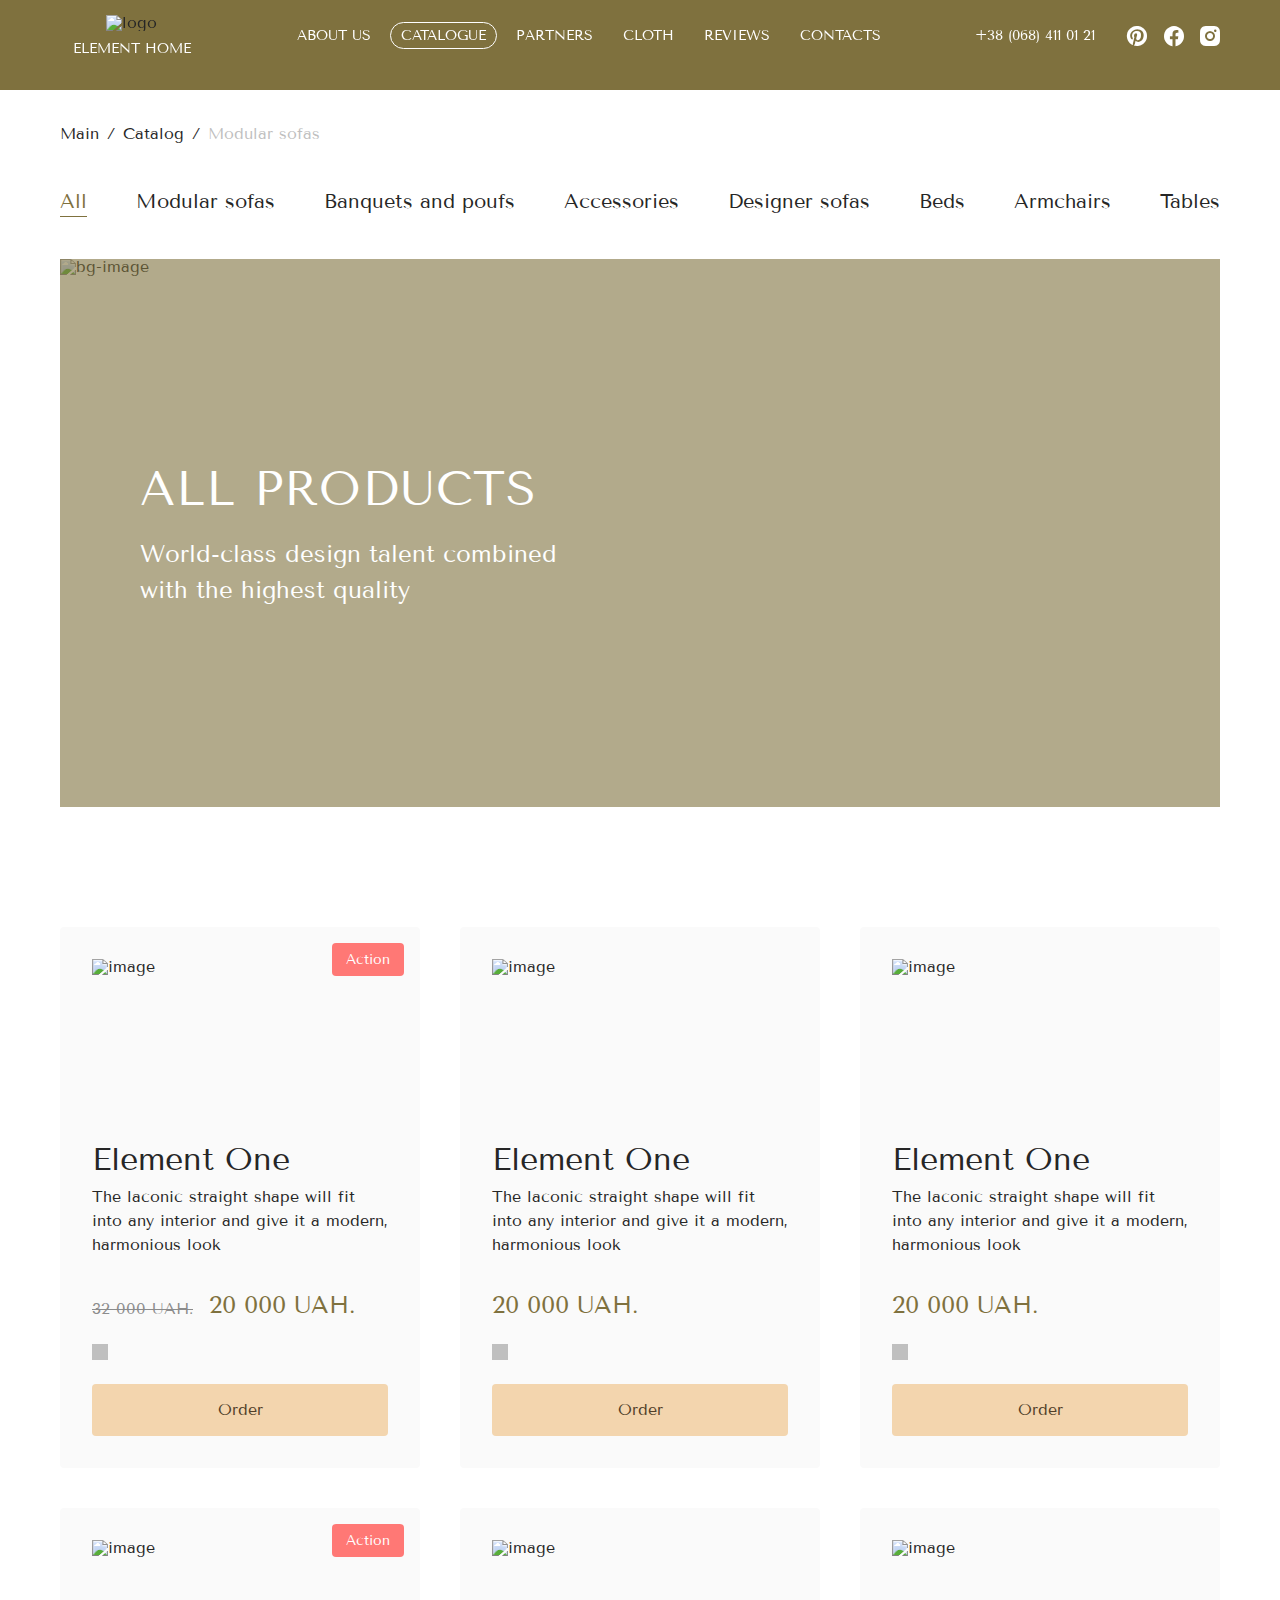
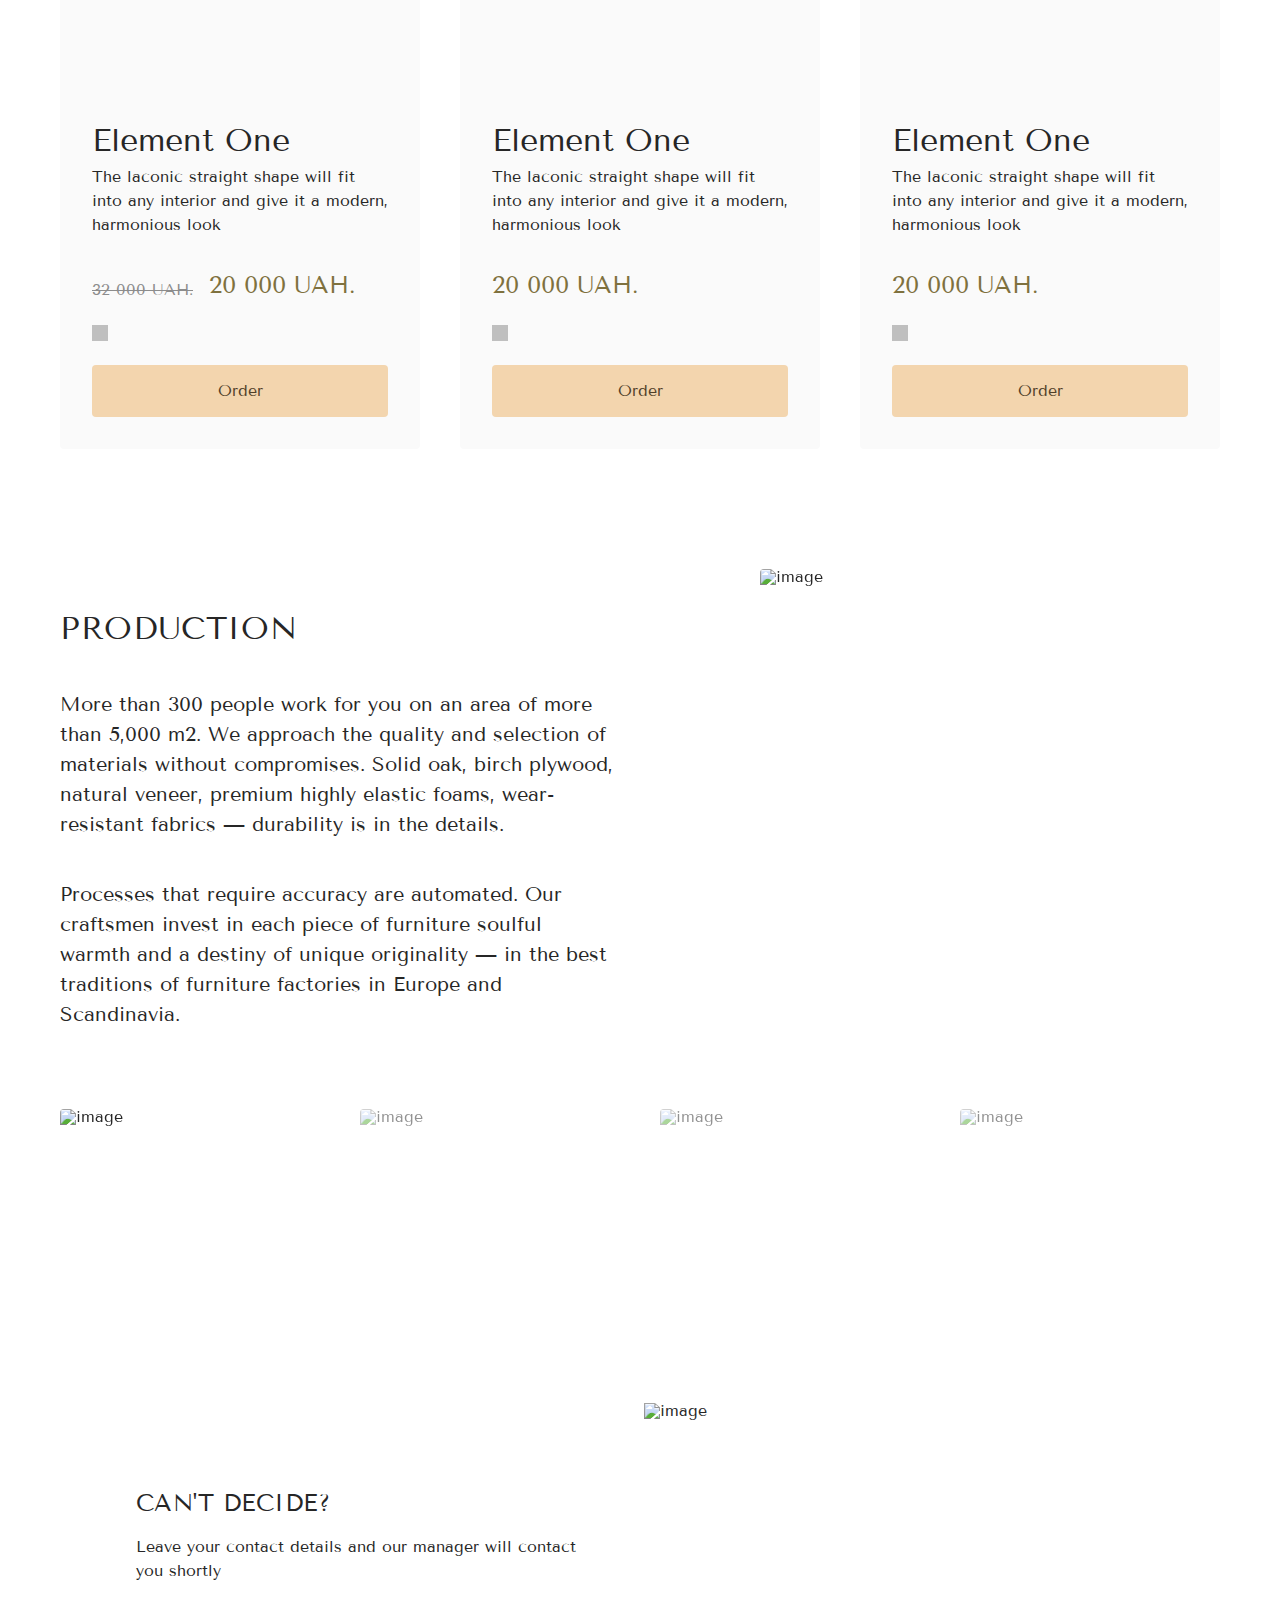
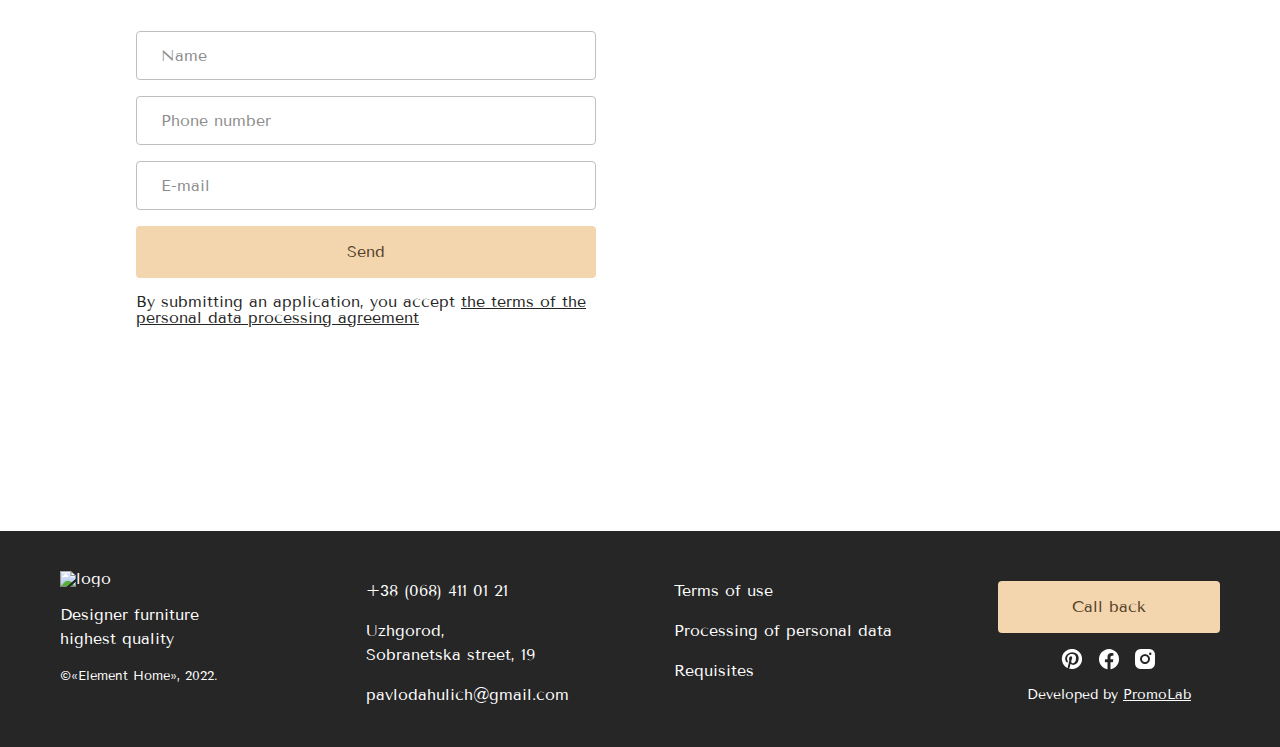
==== catalog.html @ 757e4fb7 "Add files via upload" ====
<!DOCTYPE html>
<html lang="en">

<head>
	<title>Catalog</title>
	<meta charset="UTF-8">
	<meta name="format-detection" content="telephone=no">
	<!-- <style>body{opacity: 0;}</style> -->
	<link rel="stylesheet" href="css/style.min.css?_v=20230322173029">
	<link rel="shortcut icon" href="favicon.ico">
	<!-- <meta name="robots" content="noindex, nofollow"> -->
	<meta name="viewport" content="width=device-width, initial-scale=1.0">
</head>

<body>
	<div class="wrapper">
		<header class="header" data-lp data-scroll="35">
			<div class="header__container">
				<a href="home.html" class="header__logo"><img src="img/logo.svg" alt="logo"><span>Element home</span></a>
				<div class="header__menu menu">
					<nav class="menu__body">
						<ul class="menu__list">
							<li class="menu__item"><a href="home.html" class="menu__link">About us</a></li>
							<li class="menu__item"><a href="catalog.html" class="menu__link">Catalogue</a></li>
							<li class="menu__item"><a href="#" class="menu__link">Partners</a></li>
							<li class="menu__item"><a href="#" class="menu__link">Сloth</a></li>
							<li class="menu__item"><a href="reviews.html" class="menu__link">Reviews</a></li>
							<li class="menu__item"><a href="contacts.html" class="menu__link">Contacts</a></li>
						</ul>
					</nav>
				</div>
				<div class="header__act act-header">
					<a href="tel:+380684110121" class="act-header__number">+38 (068) 411 01 21</a>
					<nav data-da=".menu__body,991.98" class="act-header__menu menu-social">
						<ul class="menu-social__list">
							<li class="menu-social__item"><a href="#" class="menu-social__link _icon-promo"></a></li>
							<li class="menu-social__item"><a href="#" class="menu-social__link _icon-facebook"></a></li>
							<li class="menu-social__item"><a href="#" class="menu-social__link _icon-instagram"></a></li>
						</ul>
					</nav>
				</div>
				<button type="button" class="header__icon icon-menu"><span></span></button>
			</div>
		</header>
		<main class="catalog">
			<div class="catalog-pg__header header-next-pages"></div>
			<nav class="catalog-pg__breadcrumbs breadcrumbs">
				<div class="breadcrumbs__container">
					<ul>
						<li><a href="#">Main</a></li>
						<li><a href="#">Catalog</a></li>
						<li><span>Modular sofas</span></li>
					</ul>
				</div>
			</nav>
			<div class="catalog-pg__tabs tabs-catalog-pg">
				<div class="tabs-catalog-pg__container">
					<div data-tabs data-tabs-animate="700" class="tabs-catalog-pg__tabs">
						<nav data-tabs-titles class="tabs-catalog-pg__navigation">
							<button type="button" class="tabs-catalog-pg__title _tab-active">All</button>
							<button type="button" class="tabs-catalog-pg__title">Modular sofas</button>
							<button type="button" class="tabs-catalog-pg__title">Banquets and poufs</button>
							<button type="button" class="tabs-catalog-pg__title">Accessories</button>
							<button type="button" class="tabs-catalog-pg__title">Designer sofas</button>
							<button type="button" class="tabs-catalog-pg__title">Beds</button>
							<button type="button" class="tabs-catalog-pg__title">Armchairs</button>
							<button type="button" class="tabs-catalog-pg__title">Tables</button>
						</nav>
						<div data-tabs-body class="tabs-catalog-pg__content">
							<div class="tabs-catalog-pg__body">
								<div class="tabs-catalog-pg__wrapper">
									<picture><source srcset="img/catalog-page/catalog-main-img.webp" type="image/webp"><img src="img/catalog-page/catalog-main-img.png" alt="bg-image"></picture>
									<div class="tabs-catalog-pg__info-block">
										<h3 class="tabs-catalog-pg__label">All products</h3>
										<p class="tabs-catalog-pg__text">World-class design talent combined <br> with the highest quality</p>
									</div>
								</div>
							</div>
							<div class="tabs-catalog-pg__body">
								<div class="tabs-catalog-pg__wrapper">
									<picture><source srcset="img/catalog-page/catalog-main-img.webp" type="image/webp"><img src="img/catalog-page/catalog-main-img.png" alt="bg-image"></picture>
									<div class="tabs-catalog-pg__info-block">
										<h3 class="tabs-catalog-pg__label">Modular sofas</h3>
										<p class="tabs-catalog-pg__text">World-class design talent combined <br> with the highest quality</p>
									</div>
								</div>
							</div>
							<div class="tabs-catalog-pg__body">
								<div class="tabs-catalog-pg__wrapper">
									<picture><source srcset="img/catalog-page/catalog-main-img.webp" type="image/webp"><img src="img/catalog-page/catalog-main-img.png" alt="bg-image"></picture>
									<div class="tabs-catalog-pg__info-block">
										<h3 class="tabs-catalog-pg__label">Banquets and poufs</h3>
										<p class="tabs-catalog-pg__text">World-class design talent combined <br> with the highest quality</p>
									</div>
								</div>
							</div>
							<div class="tabs-catalog-pg__body">
								<div class="tabs-catalog-pg__wrapper">
									<picture><source srcset="img/catalog-page/catalog-main-img.webp" type="image/webp"><img src="img/catalog-page/catalog-main-img.png" alt="bg-image"></picture>
									<div class="tabs-catalog-pg__info-block">
										<h3 class="tabs-catalog-pg__label">Accessories</h3>
										<p class="tabs-catalog-pg__text">World-class design talent combined <br> with the highest quality</p>
									</div>
								</div>
							</div>
							<div class="tabs-catalog-pg__body">
								<div class="tabs-catalog-pg__wrapper">
									<picture><source srcset="img/catalog-page/catalog-main-img.webp" type="image/webp"><img src="img/catalog-page/catalog-main-img.png" alt="bg-image"></picture>
									<div class="tabs-catalog-pg__info-block">
										<h3 class="tabs-catalog-pg__label">Designer sofas</h3>
										<p class="tabs-catalog-pg__text">World-class design talent combined <br> with the highest quality</p>
									</div>
								</div>
							</div>
							<div class="tabs-catalog-pg__body">
								<div class="tabs-catalog-pg__wrapper">
									<picture><source srcset="img/catalog-page/catalog-main-img.webp" type="image/webp"><img src="img/catalog-page/catalog-main-img.png" alt="bg-image"></picture>
									<div class="tabs-catalog-pg__info-block">
										<h3 class="tabs-catalog-pg__label">Beds</h3>
										<p class="tabs-catalog-pg__text">World-class design talent combined <br> with the highest quality</p>
									</div>
								</div>
							</div>
							<div class="tabs-catalog-pg__body">
								<div class="tabs-catalog-pg__wrapper">
									<picture><source srcset="img/catalog-page/catalog-main-img.webp" type="image/webp"><img src="img/catalog-page/catalog-main-img.png" alt="bg-image"></picture>
									<div class="tabs-catalog-pg__info-block">
										<h3 class="tabs-catalog-pg__label">Armchairs</h3>
										<p class="tabs-catalog-pg__text">World-class design talent combined <br> with the highest quality</p>
									</div>
								</div>
							</div>
							<div class="tabs-catalog-pg__body">
								<div class="tabs-catalog-pg__wrapper">
									<picture><source srcset="img/catalog-page/catalog-main-img.webp" type="image/webp"><img src="img/catalog-page/catalog-main-img.png" alt="bg-image"></picture>
									<div class="tabs-catalog-pg__info-block">
										<h3 class="tabs-catalog-pg__label">Tables</h3>
										<p class="tabs-catalog-pg__text">World-class design talent combined <br> with the highest quality</p>
									</div>
								</div>
							</div>
						</div>
					</div>
				</div>
			</div>
			<div class="catalog-pg__card card">
				<div data-showmore data-showmore-media="767.98,max" class="card__block">
					<div data-showmore-content="1100" class="card__content">
						<div class="card__container">
							<article class="card__item">
								<div class="card__labels">
									<div class="card__label">Action</div>
								</div>
								<div class="card__image"><picture><source srcset="img/catalog-page/catalog-article/image-01.webp" type="image/webp"><img src="img/catalog-page/catalog-article/image-01.png" alt="image"></picture></div>
								<div class="card__info">
									<h3 class="card__title">Element One</h3>
									<p class="card__text">The laconic straight shape will fit into any interior and give it a modern, harmonious look</p>
								</div>
								<div class="card__price-block">
									<div class="card__old-price">32 000 UAH.</div>
									<div class="card__new-price">20 000 UAH.</div>
								</div>
								<ul class="card__list">
									<li style="background-color: #BFBFBF;"></li>
								</ul>
								<div class="card__actions">
									<button data-popup="#order-second" type="button" class="card__button button">Order</button>
								</div>
							</article>
							<article class="card__item">
								<div class="card__labels"></div>
								<div class="card__image"><picture><source srcset="img/catalog-page/catalog-article/image-02.webp" type="image/webp"><img src="img/catalog-page/catalog-article/image-02.png" alt="image"></picture></div>
								<div class="card__info">
									<h3 class="card__title">Element One</h3>
									<p class="card__text">The laconic straight shape will fit into any interior and give it a modern, harmonious look </p>
								</div>
								<div class="card__price-block">
									<div class="card__new-price">20 000 UAH.</div>
								</div>
								<ul class="card__list">
									<li style="background-color: #BFBFBF;"></li>
								</ul>
								<div class="card__actions">
									<button data-popup="#order-second" type="button" class="card__button button">Order</button>
								</div>
							</article>
							<article class="card__item">
								<div class="card__labels"></div>
								<div class="card__image"><picture><source srcset="img/catalog-page/catalog-article/image-03.webp" type="image/webp"><img src="img/catalog-page/catalog-article/image-03.png" alt="image"></picture></div>
								<div class="card__info">
									<h3 class="card__title">Element One</h3>
									<p class="card__text">The laconic straight shape will fit into any interior and give it a modern, harmonious look</p>
								</div>
								<div class="card__price-block">
									<div class="card__new-price">20 000 UAH.</div>
								</div>
								<ul class="card__list">
									<li style="background-color: #BFBFBF;"></li>
								</ul>
								<div class="card__actions">
									<button data-popup="#order-second" type="button" class="card__button button">Order</button>
								</div>
							</article>
							<article class="card__item">
								<div class="card__labels">
									<div class="card__label">Action</div>
								</div>
								<div class="card__image"><picture><source srcset="img/catalog-page/catalog-article/image-01.webp" type="image/webp"><img src="img/catalog-page/catalog-article/image-01.png" alt="image"></picture></div>
								<div class="card__info">
									<h3 class="card__title">Element One</h3>
									<p class="card__text">The laconic straight shape will fit into any interior and give it a modern, harmonious look</p>
								</div>
								<div class="card__price-block">
									<div class="card__old-price">32 000 UAH.</div>
									<div class="card__new-price">20 000 UAH.</div>
								</div>
								<ul class="card__list">
									<li style="background-color: #BFBFBF;"></li>
								</ul>
								<div class="card__actions">
									<button data-popup="#order-second" type="button" class="card__button button">Order</button>
								</div>
							</article>
							<article class="card__item">
								<div class="card__labels"></div>
								<div class="card__image"><picture><source srcset="img/catalog-page/catalog-article/image-02.webp" type="image/webp"><img src="img/catalog-page/catalog-article/image-02.png" alt="image"></picture></div>
								<div class="card__info">
									<h3 class="card__title">Element One</h3>
									<p class="card__text">The laconic straight shape will fit into any interior and give it a modern, harmonious look </p>
								</div>
								<div class="card__price-block">
									<div class="card__new-price">20 000 UAH.</div>
								</div>
								<ul class="card__list">
									<li style="background-color: #BFBFBF;"></li>
								</ul>
								<div class="card__actions">
									<button data-popup="#order-second" type="button" class="card__button button">Order</button>
								</div>
							</article>
							<article class="card__item">
								<div class="card__labels"></div>
								<div class="card__image"><picture><source srcset="img/catalog-page/catalog-article/image-03.webp" type="image/webp"><img src="img/catalog-page/catalog-article/image-03.png" alt="image"></picture></div>
								<div class="card__info">
									<h3 class="card__title">Element One</h3>
									<p class="card__text">The laconic straight shape will fit into any interior and give it a modern, harmonious look</p>
								</div>
								<div class="card__price-block">
									<div class="card__new-price">20 000 UAH.</div>
								</div>
								<ul class="card__list">
									<li style="background-color: #BFBFBF;"></li>
								</ul>
								<div class="card__actions">
									<button data-popup="#order-second" type="button" class="card__button button">Order</button>
								</div>
							</article>
						</div>
					</div>
					<div hidden data-showmore-button="3000" class="card__action-wrapper">
						<button type="button" class="card__more button"><span>Show more</span><span>Close
							</span></button>
					</div>

				</div>
			</div>
			<section class="catalog-pg__production production">
				<div class="production__container">
					<div class="production__header">
						<div class="production__info">
							<h2>Production</h2>
							<p>More than 300 people work for you on an area of ​​more than 5,000 m2. We approach the quality and selection of materials without compromises. Solid oak, birch plywood, natural veneer, premium highly elastic foams, wear-resistant fabrics — durability is in the details.</p>
							<p>Processes that require accuracy are automated. Our craftsmen invest in each piece of furniture soulful warmth and a destiny of unique originality — in the best traditions of furniture factories in Europe and Scandinavia.</p>
						</div>
						<div class="production__galere-block">
							<!-- Оболочка слайдера -->
							<div class="production__slider swiper">
								<!-- Двигающееся часть слайдера -->
								<div class="production__wrapper swiper-wrapper">
									<!-- Слайд -->
									<div class="production__slide slide-prodaction-slider swiper-slide">
										<div>
											<picture><source srcset="img/catalog-page/catalog-prodaction/image-01.webp" type="image/webp"><img src="img/catalog-page/catalog-prodaction/image-01.png" alt="image"></picture>
										</div>
									</div>
									<!-- Слайд -->
									<div class="production__slide slide-prodaction-slider swiper-slide">
										<div>
											<picture><source srcset="img/catalog-page/catalog-prodaction/image-02.webp" type="image/webp"><img src="img/catalog-page/catalog-prodaction/image-02.png" alt="image"></picture>
										</div>
									</div>
									<!-- Слайд -->
									<div class="production__slide slide-prodaction-slider swiper-slide">
										<div>
											<picture><source srcset="img/catalog-page/catalog-prodaction/image-03.webp" type="image/webp"><img src="img/catalog-page/catalog-prodaction/image-03.png" alt="image"></picture>
										</div>
									</div>
									<!-- Слайд -->
									<div class="production__slide slide-prodaction-slider swiper-slide">
										<div>
											<picture><source srcset="img/catalog-page/catalog-prodaction/image-04.webp" type="image/webp"><img src="img/catalog-page/catalog-prodaction/image-04.png" alt="image"></picture>
										</div>
									</div>
									<!-- Слайд -->
									<div class="production__slide slide-prodaction-slider swiper-slide">
										<div>
											<picture><source srcset="img/catalog-page/catalog-prodaction/image-05.webp" type="image/webp"><img src="img/catalog-page/catalog-prodaction/image-05.png" alt="image"></picture>
										</div>
									</div>
								</div>
							</div>
						</div>
					</div>
					<div class="production__foot foot-prodaction">
						<!-- Оболочка слайдера -->
						<div class="foot-prodaction__slider swiper">
							<!-- Двигающееся часть слайдера -->
							<div class="foot-prodaction__wrapper swiper-wrapper">
								<!-- Слайд -->
								<div class="foot-prodaction__slide slide-foot-prodaction swiper-slide">
									<div><picture><source srcset="img/catalog-page/catalog-prodaction/image-01.webp" type="image/webp"><img src="img/catalog-page/catalog-prodaction/image-01.png" alt="image"></picture></div>
								</div>
								<!-- Слайд -->
								<div class="foot-prodaction__slide slide-foot-prodaction swiper-slide">
									<div><picture><source srcset="img/catalog-page/catalog-prodaction/image-02.webp" type="image/webp"><img src="img/catalog-page/catalog-prodaction/image-02.png" alt="image"></picture></div>
								</div>
								<!-- Слайд -->
								<div class="foot-prodaction__slide slide-foot-prodaction swiper-slide">
									<div><picture><source srcset="img/catalog-page/catalog-prodaction/image-03.webp" type="image/webp"><img src="img/catalog-page/catalog-prodaction/image-03.png" alt="image"></picture></div>
								</div>
								<!-- Слайд -->
								<div class="foot-prodaction__slide slide-foot-prodaction swiper-slide">
									<div><picture><source srcset="img/catalog-page/catalog-prodaction/image-04.webp" type="image/webp"><img src="img/catalog-page/catalog-prodaction/image-04.png" alt="image"></picture></div>
								</div>
								<!-- Слайд -->
								<div class="foot-prodaction__slide slide-foot-prodaction swiper-slide">
									<div><picture><source srcset="img/catalog-page/catalog-prodaction/image-05.webp" type="image/webp"><img src="img/catalog-page/catalog-prodaction/image-05.png" alt="image"></picture></div>
								</div>
							</div>
						</div>
					</div>
				</div>
			</section>
			<section class="catalog-pg__design design">
				<div class="design__container">
					<div class="design__info">
						<h3 class="design__title title-form">Can't decide?</h3>
						<p class="design__text text-form">Leave your contact details and our manager will contact you shortly</p>
						<form action="files/sendmail/sendmail.php" method="POST" class="design__form form-design">
							<div class="form-design__line">
								<input type="text" name="form[name]" data-validate data-required="text" placeholder="Name" autocomplete="off" class="form-design__input input">
							</div>
							<div class="form-design__line">
								<input type="tel" name="form[tel]" data-validate data-required="tel" placeholder="Phone number" autocomplete="off" class="form-design__input input">
							</div>
							<div class="form-design__line">
								<input type="email" name="form[email]" data-validate data-required="email" placeholder="E-mail" autocomplete="off" class="form-design__input input">
							</div>
							<button type="submit" class="form-design__button button">Send</button>
						</form>
						<p class="design__subm subm-text">By submitting an application, you accept <a href="#">the terms of the personal data processing agreement</a></p>
					</div>
					<div class="design__image"><picture><source srcset="img/catalog-page/form-iamge.webp" type="image/webp"><img src="img/catalog-page/form-iamge.jpg" alt="image"></picture></div>
				</div>
			</section>
		</main>
		<footer class="footer">
			<div class="footer__container">
				<section class="footer__link-column link-column">
					<a href="home.html" class="link-column__logo"><img src="img/logo-footer.svg" alt="logo"></a>
					<h2 class="link-column__title">Designer furniture
						highest quality</h2>
					<p class="link-column__copy-right"> &#169;«Element Home», 2022.</p>
				</section>
				<section class="footer__contact contact-footer">
					<a href="tel:+380684110121" class="contact-footer__number">+38 (068) 411 01 21</a>
					<h4 class="contact-footer__adress">Uzhgorod,<br> Sobranetska street, 19</h4>
					<a href="mailto:pavlodahulich@gmail.com" class="contact-footer__mail">pavlodahulich@gmail.com</a>
				</section>
				<div class="footer__confidentiality confidentiality-footer">
					<a href="#" class="confidentiality-footer__terms-of-use">Terms of use</a>
					<a href="#" class="confidentiality-footer__processing">Processing of personal data</a>
					<a href="#" class="confidentiality-footer__requisites">Requisites</a>
				</div>
				<section class="footer__social social-footer">
					<button data-popup="#call" class="social-footer__button button">Call back</button>
					<nav class="social-footer__menu menu-social">
						<ul class="menu-social__list">
							<li class="menu-social__item"><a href="#" class="menu-social__link _icon-promo"></a></li>
							<li class="menu-social__item"><a href="#" class="menu-social__link _icon-facebook"></a></li>
							<li class="menu-social__item"><a href="#" class="menu-social__link _icon-instagram"></a></li>
						</ul>
					</nav>
					<h3 class="social-footer__label">Developed by <a href="#">PromoLab</a></h3>
				</section>
			</div>
		</footer>
	</div>
	<div id="ord1" aria-hidden="true" class="popup popup--order">
		<div class="popup__wrapper">
			<div class="popup__content">
				<button data-close type="button" class="popup__close"></button>
				<div class="popup__text">
					<form action="#" method="GET" class="form-order">
						<section class="form-order__wrapper">
							<h4 class="form-order__sub-title">Modular sofa</h4>
							<h3 class="form-order__title">Element One</h3>
							<div class="form-order__body">
								<div class="form-order__image"><picture><source srcset="img/popular/image-01.webp" type="image/webp"><img src="img/popular/image-01.png" alt=""></picture></div>
								<div class="form-order__content">
									<div class="form-order__actions">
										<div data-quantity class="form-order__quantity quantity">
											<button data-quantity-minus type="button" class="quantity__button quantity__button_minus"></button>
											<div class="quantity__input">
												<input data-quantity-value autocomplete="off" type="text" name="form[]" value="1">
											</div>
											<button data-quantity-plus type="button" class="quantity__button quantity__button_plus"></button>
										</div>
									</div>
									<h5 class="form-order__total">Total:</h5>
									<p class="form-order__value">2 410,00 €</p>
								</div>
							</div>
							<div class="form-order__lines">
								<div class="form-order__line">
									<input type="text" name="form[name]" data-validate data-required="text" placeholder="Name" autocomplete="off" class="form-order__input input">
								</div>
								<div class="form-order__line">
									<input type="tel" name="form[tel]" data-validate data-required="tel" placeholder="Phone number" autocomplete="off" class="form-order__input input">
								</div>
								<div class="form-order__line">
									<input type="email" name="form[email]" data-validate data-required="email" placeholder="E-mail" autocomplete="off" class="form-order__input input">
								</div>
								<div class="form-order__line">
									<button type="submit" class="form-order__button button">Order</button>
								</div>
							</div>
							<p class="form-order__info">By submitting an application, you accept the terms <a href="policy.html">agreements on the processing of personal data</a></p>
						</section>
					</form>
				</div>
			</div>
		</div>
	</div>


	<div id="order-second" aria-hidden="true" class="popup popup--order-second">
		<div class="popup__wrapper">
			<div class="popup__content">
				<button data-close type="button" class="popup__close"></button>
				<div class="popup__text">
					<form action="#" method="GET" class="form-order">
						<section class="form-order__wrapper">
							<h4 class="form-order__sub-title">Modular sofa</h4>
							<h3 class="form-order__title">Element One</h3>
							<div class="form-order__body form-order__body--flex-direction">
								<div class="form-order__image form-order__image--flex-direction"><picture><source srcset="img/popular/image-01.webp" type="image/webp"><img src="img/popular/image-01.png" alt=""></picture></div>
								<div class="form-order__content">
									<div class="form-order__actions">
										<div data-quantity class="form-order__quantity quantity">
											<button data-quantity-minus type="button" class="quantity__button quantity__button_minus"></button>
											<div class="quantity__input">
												<input data-quantity-value autocomplete="off" type="text" name="form[]" value="1">
											</div>
											<button data-quantity-plus type="button" class="quantity__button quantity__button_plus"></button>
										</div>
									</div>
									<h5 class="form-order__total">Total:</h5>
									<p class="form-order__value">20 000 UAH</p>
								</div>
							</div>
							<div class="form-order__lines">
								<div class="form-order__line">
									<input type="text" name="form[name]" data-validate data-required="text" placeholder="Name" autocomplete="off" class="form-order__input input">
								</div>
								<div class="form-order__line">
									<input type="tel" name="form[tel]" data-validate data-required="tel" placeholder="Phone number" autocomplete="off" class="form-order__input input">
								</div>
								<div class="form-order__line">
									<input type="email" name="form[email]" data-validate data-required="email" placeholder="E-mail" autocomplete="off" class="form-order__input input">
								</div>
								<div class="form-order__line">
									<button type="submit" class="form-order__button button">Order</button>
								</div>
							</div>
							<p class="form-order__info">By submitting an application, you accept the terms <a href="policy.html">agreements on the processing of personal data</a></p>
						</section>
					</form>
				</div>
			</div>
		</div>
	</div>


	<div id="call" aria-hidden="true" class="popup popup--call-back">
		<div class="popup__wrapper">
			<div class="popup__content">
				<button data-close type="button" class="popup__close"></button>
				<div class="popup__text">
					<form action="#" method="GET" class="call-back">
						<section class="call-back__wrapper">
							<h4 class="call-back__sub-title">Need our advice?</h4>
							<p class="call-back__text">Leave your contact details and our manager will contact you shortly</p>
							<div class="call-back__lines">
								<div class="call-back__line">
									<input type="text" name="form[name]" data-validate data-required="text" placeholder="Name" autocomplete="off" class="call-back__input input">
								</div>
								<div class="call-back__line">
									<input type="tel" name="form[tel]" data-validate data-required="tel" placeholder="Phone number" autocomplete="off" class="call-back__input input">
								</div>
								<div class="call-back__line">
									<input type="email" name="form[email]" data-validate data-required="email" placeholder="E-mail" autocomplete="off" class="call-back__input input">
								</div>
								<div class="call-back__line">
									<button type="submit" class="call-back__button button">Send</button>
								</div>
							</div>
							<p class="call-back__info">By submitting an application, you accept the terms <a href="policy.html">agreements on the processing of personal data</a></p>
						</section>
					</form>
				</div>
			</div>
		</div>
	</div>

	<div id="decide" aria-hidden="true" class="popup popup--cant-decide">
		<div class="popup__wrapper">
			<div class="popup__content">
				<button data-close type="button" class="popup__close"></button>
				<div class="popup__text">
					<form action="#" method="GET" class="cant-decide">
						<section class="cant-decide__wrapper">
							<h4 class="cant-decide__sub-title">Can't decide?</h4>
							<p class="cant-decide__text">Leave your contact details and our manager will contact you shortly</p>
							<div class="cant-decide__lines">
								<div class="cant-decide__line">
									<input type="text" name="form[name]" data-validate data-required="text" placeholder="Name" autocomplete="off" class="cant-decide__input input">
								</div>
								<div class="cant-decide__line">
									<input type="tel" name="form[tel]" data-validate data-required="tel" placeholder="Phone number" autocomplete="off" class="cant-decide__input input">
								</div>
								<div class="cant-decide__line">
									<input type="email" name="form[email]" data-validate data-required="email" placeholder="E-mail" autocomplete="off" class="cant-decide__input input">
								</div>
								<div class="cant-decide__line">
									<button type="submit" class="cant-decide__button button">Send</button>
								</div>
							</div>
							<p class="cant-decide__info">By submitting an application, you accept the terms <a href="policy.html">agreements on the processing of personal data</a></p>
						</section>
					</form>
				</div>
			</div>
		</div>
	</div>

	<div id="rew1" aria-hidden="true" class="popup popup--reviews-first">
		<div class="popup__wrapper">
			<div class="popup__content">
				<button data-close type="button" class="popup__close"></button>
				<div class="popup__text">
					<div class="slide-reviews__wrapper">
						<div class="slide-reviews__info">
							<h3 class="slide-reviews__title">I ordered a sofa from «Element Home»</h3>
							<p class="slide-reviews__text">Lorem ipsum dolor sit amet, consectetur adipiscing elit ut aliquam, purus sit amet luctus venenatis, lectus 🔥</p>
						</div>
						<div class="slide-reviews__user-block">
							<h4 class="slide-reviews__name">Lili</h4>
							<picture><source srcset="img/reviews/lili.webp" type="image/webp"><img src="img/reviews/lili.png" alt="Lili"></picture>
						</div>
					</div>
				</div>
			</div>
		</div>
	</div>

	<div id="rew2" aria-hidden="true" class="popup popup--reviews-second">
		<div class="popup__wrapper">
			<div class="popup__content">
				<button data-close type="button" class="popup__close"></button>
				<div class="popup__text">
					<div class="slide-reviews__wrapper slide-reviews__wrapper--bg-img">
						<a href="#" class="slide-reviews__play _icon-play"></a>
					</div>
				</div>
			</div>
		</div>
	</div>
	<script src="js/app.min.js?_v=20230322173029"></script>
</body>

</html>
---- css/style.min.css ----
@charset "UTF-8";@import url(https://fonts.googleapis.com/css?family=Tenor+Sans:regular&display=swap);@font-face{font-family:icons;font-display:swap;src:url(../fonts/icons.woff2) format("woff2"),url(../fonts/icons.woff) format("woff");font-weight:400;font-style:normal}[class*=_icon-]:before{font-family:icons;font-style:normal;font-weight:400;font-variant:normal;text-transform:none;line-height:1;-webkit-font-smoothing:antialiased;-moz-osx-font-smoothing:grayscale}[class*=_icon-]:before{display:block}._icon-bad:before{content:"\e901"}._icon-calendar:before{content:"\e906"}._icon-filling:before{content:"\e907"}._icon-letter:before{content:"\e908"}._icon-location:before{content:"\e909"}._icon-open-box:before{content:"\e90a"}._icon-phone:before{content:"\e90b"}._icon-textile:before{content:"\e90c"}._icon-arrow-right:before{content:"\e900"}._icon-facebook:before{content:"\e902"}._icon-instagram:before{content:"\e903"}._icon-play:before{content:"\e904"}._icon-promo:before{content:"\e905"}*{padding:0;margin:0;border:0}*,:after,:before{-webkit-box-sizing:border-box;box-sizing:border-box}body,html{height:100%;min-width:320px}body{color:#262626;line-height:1;font-family:"Tenor Sans";font-size:1rem;-ms-text-size-adjust:100%;-moz-text-size-adjust:100%;-webkit-text-size-adjust:100%;-webkit-font-smoothing:antialiased;-moz-osx-font-smoothing:grayscale}button,input,textarea{font-family:"Tenor Sans";font-size:inherit}button{cursor:pointer;color:inherit;background-color:transparent}a{color:inherit;text-decoration:none}ul li{list-style:none}img{vertical-align:top}h1,h2,h3,h4,h5,h6{font-weight:inherit;font-size:inherit}.lock body{overflow:hidden;-ms-touch-action:none;touch-action:none;-ms-scroll-chaining:none;overscroll-behavior:none}.wrapper{min-height:100%;display:-webkit-box;display:-ms-flexbox;display:flex;-webkit-box-orient:vertical;-webkit-box-direction:normal;-ms-flex-direction:column;flex-direction:column;overflow:hidden}@supports (overflow:clip){.wrapper{overflow:clip}}.wrapper>main{-webkit-box-flex:1;-ms-flex:1 1 auto;flex:1 1 auto}.wrapper>*{min-width:0}[class*=__container]{max-width:74.375rem;margin:0 auto;padding:0 .9375rem}.button{display:-webkit-inline-box;display:-ms-inline-flexbox;display:inline-flex;padding:.875rem 2.5rem;color:#513f29;background-color:#f3d5ae;border-radius:.25rem;line-height:1.5;-webkit-transition:background-color .3s ease 0s;-o-transition:background-color .3s ease 0s;transition:background-color .3s ease 0s}.button._fw{width:100%}input[type=email],input[type=tel],input[type=text],textarea{-webkit-appearance:none;-moz-appearance:none;appearance:none}.input{width:100%;display:block;padding:0 20px;border:1px solid #eee}.input[placeholder]:not([data-placeholder-nohiden])::-webkit-input-placeholder{-webkit-transition:opacity .3s;transition:opacity .3s}.input[placeholder]:not([data-placeholder-nohiden])::-moz-placeholder{-moz-transition:opacity .3s;transition:opacity .3s}.input[placeholder]:not([data-placeholder-nohiden]):-ms-input-placeholder{-ms-transition:opacity .3s;transition:opacity .3s}.input[placeholder]:not([data-placeholder-nohiden])::-ms-input-placeholder{-ms-transition:opacity .3s;transition:opacity .3s}.input[placeholder]:not([data-placeholder-nohiden])::placeholder{-webkit-transition:opacity .3s;-o-transition:opacity .3s;transition:opacity .3s}.input[placeholder]:not([data-placeholder-nohiden]):focus::-webkit-input-placeholder{opacity:0}.input[placeholder]:not([data-placeholder-nohiden]):focus::-moz-placeholder{opacity:0}.input[placeholder]:not([data-placeholder-nohiden]):focus:-ms-input-placeholder{opacity:0}.input[placeholder]:not([data-placeholder-nohiden]):focus::-ms-input-placeholder{opacity:0}.input[placeholder]:not([data-placeholder-nohiden]):focus::placeholder{opacity:0}textarea.input{resize:none;padding:0 0}.quantity{width:6.9375rem;height:2rem;display:-webkit-box;display:-ms-flexbox;display:flex;gap:.5rem}.quantity__button{-webkit-box-flex:0;-ms-flex:0 0 2rem;flex:0 0 2rem;position:relative;cursor:pointer;border:.0625rem solid #bfbfbf;border-radius:.25rem}.quantity__button::after,.quantity__button::before{content:"";position:absolute;top:50%;left:50%;-webkit-transition:all .3s ease 0s;-o-transition:all .3s ease 0s;transition:all .3s ease 0s;margin:0 0 0 -4.5px;background-color:#292d32;width:.5rem;height:.09375rem}.quantity__button_plus::before{-webkit-transform:rotate(-90deg);-ms-transform:rotate(-90deg);transform:rotate(-90deg)}.quantity__input{-webkit-box-flex:1;-ms-flex:1 1 auto;flex:1 1 auto}.quantity__input input{height:100%;width:100%;text-align:center;font-size:.8125rem;line-height:1.5;color:#000;background-color:transparent}body::after{content:"";background-color:rgba(0,0,0,.5);position:fixed;width:100%;height:100%;top:0;left:0;opacity:0;-webkit-transition:opacity .8s ease 0s;-o-transition:opacity .8s ease 0s;transition:opacity .8s ease 0s;pointer-events:none;z-index:149}.popup-show body::after{opacity:1}.popup{position:fixed;top:0;left:0;bottom:0;right:0;padding:30px 10px;-webkit-transition:visibility .8s ease 0s;-o-transition:visibility .8s ease 0s;transition:visibility .8s ease 0s;visibility:hidden;pointer-events:none}.popup_show{z-index:150;visibility:visible;overflow:auto;pointer-events:auto}.popup_show .popup__content{visibility:visible;-webkit-transform:scale(1);-ms-transform:scale(1);transform:scale(1)}.popup__wrapper{display:-webkit-box;display:-ms-flexbox;display:flex;-webkit-box-orient:vertical;-webkit-box-direction:normal;-ms-flex-direction:column;flex-direction:column;-webkit-box-align:center;-ms-flex-align:center;align-items:center;min-height:100%;-webkit-box-flex:1;-ms-flex:1 1 auto;flex:1 1 auto;width:100%;display:flex;-webkit-box-pack:center;-ms-flex-pack:center;justify-content:center;align-items:center}.popup__content{visibility:hidden;-webkit-transform:scale(0);-ms-transform:scale(0);transform:scale(0);-webkit-transition:-webkit-transform .3s ease 0s;transition:-webkit-transform .3s ease 0s;-o-transition:transform .3s ease 0s;transition:transform .3s ease 0s;transition:transform .3s ease 0s,-webkit-transform .3s ease 0s;background-color:#eee;padding:20px;width:100%;max-width:900px;border-radius:0;position:relative}.lock .popup__content{visibility:visible}.popup__close{position:absolute;width:1rem;height:1rem;top:1.5rem;right:1.5rem;z-index:2;outline:.0625rem solid transparent}.popup__close::after,.popup__close::before{content:"";position:absolute;width:100%;right:0;top:50%;height:.125rem;background-color:#bfbfbf;-webkit-transition:background-color .3s ease 0s;-o-transition:background-color .3s ease 0s;transition:background-color .3s ease 0s}.popup__close::before{-webkit-transform:rotate(-45deg);-ms-transform:rotate(-45deg);transform:rotate(-45deg)}.popup__close::after{-webkit-transform:rotate(45deg);-ms-transform:rotate(45deg);transform:rotate(45deg)}.popup--call-back .popup__content,.popup--cant-decide .popup__content,.popup--order .popup__content,.popup--order-second .popup__content{max-width:28.75rem}.popup--reviews-first .popup__content{max-width:28.75rem;padding:0;border-radius:.25rem}.popup--reviews-first .popup__close::after,.popup--reviews-first .popup__close::before{background-color:#262626}.popup--reviews-second .popup__content{max-width:28.75rem;padding:0;border-radius:.25rem}.popup--reviews-second .popup__close::after,.popup--reviews-second .popup__close::before{background-color:#fff}[data-showmore-button] span:last-child{display:none}._showmore-active [data-showmore-button] span{display:none}._showmore-active [data-showmore-button] span:last-child{display:block}[class*=-ibg]{position:relative}[class*=-ibg] img{position:absolute;width:100%;height:100%;top:0;left:0;-o-object-fit:cover;object-fit:cover}[class*=-ibg_contain] img{-o-object-fit:contain;object-fit:contain}.title{line-height:1.3;letter-spacing:.02em;text-transform:uppercase}.title-form{line-height:1.3;letter-spacing:.02em;text-transform:uppercase}.text-form{line-height:1.5}.sumb-text{font-size:.8125rem;line-height:1.5;color:#262626;opacity:.6}.sumb-text a{text-decoration:underline}.buttons-slider{display:-webkit-box;display:-ms-flexbox;display:flex;-webkit-box-align:center;-ms-flex-align:center;align-items:center;gap:.5rem}.buttons-slider__button{display:-webkit-box;display:-ms-flexbox;display:flex;-webkit-box-pack:center;-ms-flex-pack:center;justify-content:center;-webkit-box-align:center;-ms-flex-align:center;align-items:center;width:2.5rem;height:2.5rem;border:.0625rem solid #7f713e;border-radius:.25rem}.buttons-slider__button::before{font-size:1rem;color:#7f713e}.buttons-slider__button:first-child::before{-webkit-transform:rotate(180deg);-ms-transform:rotate(180deg);transform:rotate(180deg)}.input{padding:.875rem 1.5rem;width:100%;border:.0625rem solid #bfbfbf;border-radius:.25rem;outline:.0625rem solid transparent;-webkit-transition:border .3s ease 0s,color .3s ease 0s;-o-transition:border .3s ease 0s,color .3s ease 0s;transition:border .3s ease 0s,color .3s ease 0s}.input::-webkit-input-placeholder{line-height:1.5;color:#8c8c8c}.input::-moz-placeholder{line-height:1.5;color:#8c8c8c}.input:-ms-input-placeholder{line-height:1.5;color:#8c8c8c}.input::-ms-input-placeholder{line-height:1.5;color:#8c8c8c}.input::placeholder{line-height:1.5;color:#8c8c8c}._form-error .input{border:1px solid #ff7875;color:#ff7875}._form-error .input::-webkit-input-placeholder{color:#ff7875}._form-error .input::-moz-placeholder{color:#ff7875}._form-error .input:-ms-input-placeholder{color:#ff7875}._form-error .input::-ms-input-placeholder{color:#ff7875}._form-error .input::placeholder{color:#ff7875}.header-next-pages{background-color:#7f713e;position:fixed;top:0;left:0;width:100%;z-index:40}.header{padding-top:.91125rem;padding-bottom:.91125rem;background-color:transparent;position:fixed;width:100%;z-index:55;min-height:3.75rem;-webkit-transition:background-color .5s ease 0s,padding-top .5s ease 0s,padding-bottom .5s ease 0s;-o-transition:background-color .5s ease 0s,padding-top .5s ease 0s,padding-bottom .5s ease 0s;transition:background-color .5s ease 0s,padding-top .5s ease 0s,padding-bottom .5s ease 0s}.header__container{display:-webkit-box;display:-ms-flexbox;display:flex;-webkit-box-align:center;-ms-flex-align:center;align-items:center;-webkit-box-pack:justify;-ms-flex-pack:justify;justify-content:space-between}.header__logo{display:-webkit-inline-box;display:-ms-inline-flexbox;display:inline-flex;-webkit-box-align:center;-ms-flex-align:center;align-items:center;-webkit-box-orient:vertical;-webkit-box-direction:normal;-ms-flex-direction:column;flex-direction:column;gap:.743125rem;-webkit-box-flex:0;-ms-flex:0 1 8.9375rem;flex:0 1 8.9375rem;position:relative;z-index:2}.header__logo img{max-width:100%}.header__logo span{text-transform:uppercase;color:#fff;font-size:.875rem;white-space:nowrap}.menu__list{display:-webkit-box;display:-ms-flexbox;display:flex;-webkit-box-align:center;-ms-flex-align:center;align-items:center;-webkit-column-gap:.5rem;-moz-column-gap:.5rem;column-gap:.5rem;row-gap:1rem}.menu__list:not(:last-child){margin-bottom:1.5rem}.menu__link{font-size:.875rem;line-height:1.14;text-transform:uppercase;color:#fff;display:-webkit-inline-box;display:-ms-inline-flexbox;display:inline-flex;padding:.29375rem .625rem;border:.0625rem solid transparent;-webkit-transition:border .3s ease 0s,outline .3s ease 0s;-o-transition:border .3s ease 0s,outline .3s ease 0s;transition:border .3s ease 0s,outline .3s ease 0s;border-radius:6.25rem}.menu__link.active{border:.0625rem solid #fff;outline:#fff}.act-header{display:-webkit-box;display:-ms-flexbox;display:flex;-webkit-box-align:center;-ms-flex-align:center;align-items:center;-webkit-box-pack:justify;-ms-flex-pack:justify;justify-content:space-between;position:relative;z-index:2}.act-header__number{font-size:.875rem;line-height:1.14;text-transform:uppercase;color:#fff;will-change:transform;-webkit-transition:-webkit-transform .3s ease 0s;transition:-webkit-transform .3s ease 0s;-o-transition:transform .3s ease 0s;transition:transform .3s ease 0s;transition:transform .3s ease 0s,-webkit-transform .3s ease 0s}.menu-social__list{display:-webkit-box;display:-ms-flexbox;display:flex;-webkit-box-align:center;-ms-flex-align:center;align-items:center;gap:1rem}.menu-social__link{font-size:1.25rem;color:#fff;position:relative;will-change:transform;-webkit-transition:color .3s ease 0s;-o-transition:color .3s ease 0s;transition:color .3s ease 0s}.icon-menu{display:none}.footer{background-color:#262626;color:#fff;padding:2.5rem 0}.footer__container{-webkit-box-pack:justify;-ms-flex-pack:justify;justify-content:space-between;display:grid;grid-template-columns:auto auto auto 13.875rem;gap:2rem}.link-column{-webkit-box-flex:0;-ms-flex:0 1 22.413793%;flex:0 1 22.413793%}.link-column__logo{max-width:11.9375rem;display:inline-block}.link-column__logo img{max-width:100%}.link-column__title{line-height:1.5;max-width:12.5rem}.link-column__copy-right{font-size:.8125rem;line-height:1.5}.contact-footer{display:-webkit-box;display:-ms-flexbox;display:flex;-webkit-box-orient:vertical;-webkit-box-direction:normal;-ms-flex-direction:column;flex-direction:column;-webkit-box-flex:0;-ms-flex:0 1 18.62069%;flex:0 1 18.62069%}.contact-footer__number{line-height:1.5}.contact-footer__adress{line-height:1.5}.contact-footer__mail{line-height:1.5}.confidentiality-footer{display:-webkit-box;display:-ms-flexbox;display:flex;-webkit-box-orient:vertical;-webkit-box-direction:normal;-ms-flex-direction:column;flex-direction:column;-webkit-box-flex:0;-ms-flex:0 1 23.275862%;flex:0 1 23.275862%}.confidentiality-footer__terms-of-use{line-height:1.5}.confidentiality-footer__processing{line-height:1.5}.confidentiality-footer__requisites{line-height:1.5}.social-footer{display:-webkit-box;display:-ms-flexbox;display:flex;gap:1rem;-webkit-box-orient:vertical;-webkit-box-direction:normal;-ms-flex-direction:column;flex-direction:column;-webkit-box-flex:0;-ms-flex:0 1 19.137931%;flex:0 1 19.137931%;-webkit-box-pack:center;-ms-flex-pack:center;justify-content:center;-webkit-box-align:center;-ms-flex-align:center;align-items:center}.social-footer__button{width:100%;-webkit-transition:width .3s ease 0s;-o-transition:width .3s ease 0s;transition:width .3s ease 0s;-webkit-box-pack:center;-ms-flex-pack:center;justify-content:center}.social-footer__label{font-size:.875rem;line-height:1.4}.social-footer__label a{text-decoration:underline}.page__main-block{position:relative;height:100vh;-webkit-transition:padding-top .3s ease 0s;-o-transition:padding-top .3s ease 0s;transition:padding-top .3s ease 0s}.main-block__background{-webkit-transition:margin-bottom .3s ease 0s;-o-transition:margin-bottom .3s ease 0s;transition:margin-bottom .3s ease 0s}.main-block__background img{position:absolute;width:100%;height:100%;top:0;left:0;-o-object-fit:cover;object-fit:cover}.main-block__container{display:-webkit-box;display:-ms-flexbox;display:flex;-webkit-box-pack:center;-ms-flex-pack:center;justify-content:center;-webkit-box-align:center;-ms-flex-align:center;align-items:center;-webkit-box-orient:vertical;-webkit-box-direction:normal;-ms-flex-direction:column;flex-direction:column;height:100%}.main-block__info{display:-webkit-box;display:-ms-flexbox;display:flex;-webkit-box-orient:vertical;-webkit-box-direction:normal;-ms-flex-direction:column;flex-direction:column;-webkit-box-pack:center;-ms-flex-pack:center;justify-content:center;-webkit-box-align:center;-ms-flex-align:center;align-items:center;position:relative;z-index:2}.main-block__title{line-height:1.3;text-align:center;letter-spacing:.02em;text-transform:uppercase;max-width:41.5625rem;color:#fff;-webkit-transition:color .3s ease 0s;-o-transition:color .3s ease 0s;transition:color .3s ease 0s}.main-block__title:not(:last-child){margin-bottom:1rem}.main-block__sub-title{font-size:1.5rem;line-height:1.5;text-align:center;color:#fff;-webkit-transition:color .3s ease 0s;-o-transition:color .3s ease 0s;transition:color .3s ease 0s}.main-block__sub-title:not(:last-child){margin-bottom:2.5rem}.main-block__button{-webkit-box-pack:center;-ms-flex-pack:center;justify-content:center}.about-us__container{display:-webkit-box;display:-ms-flexbox;display:flex;-webkit-box-align:center;-ms-flex-align:center;align-items:center;-webkit-box-pack:justify;-ms-flex-pack:justify;justify-content:space-between;gap:2rem}.about-us__picture{-webkit-box-flex:0;-ms-flex:0 1 48.275862%;flex:0 1 48.275862%;position:relative;padding-bottom:53.448276%;-webkit-transition:padding-bottom .3s ease 0s;-o-transition:padding-bottom .3s ease 0s;transition:padding-bottom .3s ease 0s}.about-us__picture img{position:absolute;width:100%;height:100%;top:0;left:0;-o-object-fit:cover;object-fit:cover}.about-us__info{-webkit-box-flex:0;-ms-flex:0 1 39.655172%;flex:0 1 39.655172%}.about-us__info p{line-height:1.5}.designer{background-color:#7f713e;position:relative;overflow:hidden}.designer__wrapper{display:-webkit-box;display:-ms-flexbox;display:flex;-webkit-box-align:center;-ms-flex-align:center;align-items:center;-webkit-box-pack:center;-ms-flex-pack:center;justify-content:center;padding:1.5rem 0}.designer__proposal{line-height:1.2;text-transform:uppercase;color:#fff;white-space:normal;-ms-flex-negative:0;flex-shrink:0;display:-webkit-box;display:-ms-flexbox;display:flex;gap:2.5rem;-webkit-animation:label 6s linear infinite;animation:label 6s linear infinite}.designer__proposal::after{content:"/"}@-webkit-keyframes label{0%{-webkit-transform:translate3d(0,0,0);transform:translate3d(0,0,0)}100%{-webkit-transform:translate3d(-100%,0,0);transform:translate3d(-100%,0,0)}}@keyframes label{0%{-webkit-transform:translate3d(0,0,0);transform:translate3d(0,0,0)}100%{-webkit-transform:translate3d(-100%,0,0);transform:translate3d(-100%,0,0)}}.catalog__header{display:-webkit-box;display:-ms-flexbox;display:flex;-webkit-box-align:center;-ms-flex-align:center;align-items:center;-webkit-box-pack:justify;-ms-flex-pack:justify;justify-content:space-between;gap:1.875rem}.catalog__more{line-height:1.3;letter-spacing:.02em;color:#7f713e;display:-webkit-inline-box;display:-ms-inline-flexbox;display:inline-flex;-webkit-box-align:center;-ms-flex-align:center;align-items:center;-ms-flex-item-align:end;align-self:end;-webkit-box-orient:horizontal;-webkit-box-direction:reverse;-ms-flex-direction:row-reverse;flex-direction:row-reverse;-webkit-transition:-webkit-transform .3s ease 0s;transition:-webkit-transform .3s ease 0s;-o-transition:transform .3s ease 0s;transition:transform .3s ease 0s;transition:transform .3s ease 0s,-webkit-transform .3s ease 0s;will-change:transform;gap:.5rem}.catalog__more::before{font-size:1.03125rem}.catalog__wrapper{display:grid;grid-template-columns:repeat(3,1fr)}.catalog__item{background:#fbf4f4;border-radius:.25rem;overflow:hidden;position:relative}.catalog__item:nth-child(1){grid-column:span 2;background-color:#e9e7da}.catalog__item:nth-child(1) .catalog__image-wrapper{width:28.4375rem;padding-bottom:36.483516%;position:relative}.catalog__item:nth-child(1) .catalog__image-wrapper img{position:absolute;width:100%;height:100%;top:0;left:0;-o-object-fit:contain;object-fit:contain}.catalog__item:nth-child(1) .catalog__picture{-webkit-transform:translate(16.48%,-11.66%);-ms-transform:translate(16.48%,-11.66%);transform:translate(16.48%,-11.66%)}.catalog__item:nth-child(2) .catalog__image-wrapper{padding-bottom:117.361111%}.catalog__item:nth-child(2) .catalog__image-wrapper img{position:absolute;width:100%;height:100%;top:0;left:0;-o-object-fit:contain;object-fit:contain}.catalog__item:nth-child(2) .catalog__picture{-webkit-transform:translate(27.77%,-7.1%);-ms-transform:translate(27.77%,-7.1%);transform:translate(27.77%,-7.1%)}.catalog__item:nth-child(3){background-color:#fff2e1}.catalog__item:nth-child(3) .catalog__image-wrapper{padding-bottom:43.844492%}.catalog__item:nth-child(3) .catalog__image-wrapper img{position:absolute;width:100%;height:100%;top:0;left:0;-o-object-fit:contain;object-fit:contain}.catalog__item:nth-child(3) .catalog__picture{-webkit-transform:translate(57.451404%,22.66%);-ms-transform:translate(57.451404%,22.66%);transform:translate(57.451404%,22.66%)}.catalog__item:nth-child(4) .catalog__image-wrapper{padding-bottom:100%}.catalog__item:nth-child(4) .catalog__image-wrapper img{position:absolute;width:100%;height:100%;top:0;left:0;-o-object-fit:contain;object-fit:contain}.catalog__item:nth-child(4) .catalog__picture{-webkit-transform:translate(21.29%,12.92%);-ms-transform:translate(21.29%,12.92%);transform:translate(21.29%,12.92%)}.catalog__item:nth-child(5) .catalog__image-wrapper{padding-bottom:120.38835%}.catalog__item:nth-child(5) .catalog__image-wrapper img{position:absolute;width:100%;height:100%;top:0;left:0;-o-object-fit:contain;object-fit:contain}.catalog__item:nth-child(5) .catalog__picture{-webkit-transform:translate(18.93%,22.177%);-ms-transform:translate(18.93%,22.177%);transform:translate(18.93%,22.177%)}.catalog__item:nth-child(6) .catalog__image-wrapper{padding-bottom:234.246575%}.catalog__item:nth-child(6) .catalog__image-wrapper img{position:absolute;width:100%;height:100%;top:0;left:0;-o-object-fit:contain;object-fit:contain}.catalog__item:nth-child(6) .catalog__picture{-webkit-transform:translate(0,-19.88%);-ms-transform:translate(0,-19.88%);transform:translate(0,-19.88%)}.catalog__item:nth-child(7){grid-column:span 2;background-color:#e9e7da}.catalog__item:nth-child(7) .catalog__image-wrapper{padding-bottom:57.042254%}.catalog__item:nth-child(7) .catalog__image-wrapper img{position:absolute;width:100%;height:100%;top:0;left:0;-o-object-fit:contain;object-fit:contain}.catalog__item:nth-child(7) .catalog__picture{-webkit-transform:translate(14.319%,15.22%);-ms-transform:translate(14.319%,15.22%);transform:translate(14.319%,15.22%)}.catalog__picture{position:absolute;bottom:0;right:0;z-index:1}.info-catalog{position:relative;z-index:2;max-width:14.0625rem}.info-catalog__title{line-height:1.3;letter-spacing:.02em;text-transform:uppercase}.info-catalog__title:not(:last-child){margin-bottom:.5rem}.info-catalog__text{line-height:1.5}.info-catalog__text:not(:last-child){margin-bottom:1rem}.info-catalog__link{line-height:1.5;color:#7f713e;display:-webkit-inline-box;display:-ms-inline-flexbox;display:inline-flex;-webkit-box-align:center;-ms-flex-align:center;align-items:center;gap:.375rem;-webkit-box-orient:horizontal;-webkit-box-direction:reverse;-ms-flex-direction:row-reverse;flex-direction:row-reverse;padding:.29375rem .625rem;border:.0625rem solid transparent;-webkit-transition:border .3s ease 0s,outline .3s ease 0s;-o-transition:border .3s ease 0s,outline .3s ease 0s;transition:border .3s ease 0s,outline .3s ease 0s;border-radius:6.25rem}.info-catalog__link:not(:last-child){margin-bottom:1rem}.partner__container{display:grid;grid-template-columns:repeat(6,1fr);-webkit-box-align:center;-ms-flex-align:center;align-items:center;-webkit-box-pack:justify;-ms-flex-pack:justify;justify-content:space-between;gap:2.5rem}.partner__logo{-ms-flex-item-align:center;align-self:center;text-align:center;color:#7f713e}.partner__logo img{max-width:100%}.popular__container{display:-webkit-box;display:-ms-flexbox;display:flex;-webkit-box-align:center;-ms-flex-align:center;align-items:center;-webkit-box-pack:justify;-ms-flex-pack:justify;justify-content:space-between;gap:1.875rem}.slide-popular{padding-bottom:5.25rem}.slide-popular__wrapper{display:-webkit-box;display:-ms-flexbox;display:flex;-webkit-box-orient:vertical;-webkit-box-direction:normal;-ms-flex-direction:column;flex-direction:column;height:100%;padding:2rem;position:relative;background-color:#f9f9f9;border-radius:.25rem;min-width:0}.slide-popular__image{position:relative;min-height:12.25rem;display:-webkit-box;display:-ms-flexbox;display:flex;-webkit-box-pack:center;-ms-flex-pack:center;justify-content:center;-webkit-box-align:center;-ms-flex-align:center;align-items:center}.slide-popular__image img{max-width:100%}.slide-popular__info{-webkit-box-flex:1;-ms-flex-positive:1;flex-grow:1;display:-webkit-box;display:-ms-flexbox;display:flex;-webkit-box-orient:vertical;-webkit-box-direction:normal;-ms-flex-direction:column;flex-direction:column;height:100%}.slide-popular__title{font-size:1.5rem;line-height:1.3}.slide-popular__title:not(:last-child){margin-bottom:.25rem}.slide-popular__text{line-height:1.5;color:#595959;-webkit-box-flex:1;-ms-flex:1 1 auto;flex:1 1 auto}.slide-popular__text:not(:last-child){margin-bottom:1.5rem}.slide-popular__price{font-size:1.5rem;line-height:1.16;color:#7f713e}.slide-popular__price:not(:last-child){margin-bottom:1.5rem}.slide-popular__list{display:-webkit-box;display:-ms-flexbox;display:flex;-webkit-box-align:center;-ms-flex-align:center;align-items:center;gap:.5rem;-ms-flex-wrap:wrap;flex-wrap:wrap}.slide-popular__list li{-webkit-box-flex:0;-ms-flex:0 0 1rem;flex:0 0 1rem;height:1rem;border-radius:.125rem;cursor:pointer}.slide-popular__list:not(:last-child){margin-bottom:2rem}.slide-popular__item-half{position:relative}.slide-popular__item-half::before{content:"";position:absolute;top:0;left:0;width:0;height:0;border-left:1rem solid transparent;border-bottom:1rem solid #262626;background-color:#fff}.slide-popular__actions{padding:0 2rem 2rem 2rem;-webkit-transition:opacity .3s ease 0s,-webkit-transform .3s ease 0s;transition:opacity .3s ease 0s,-webkit-transform .3s ease 0s;-o-transition:opacity .3s ease 0s,transform .3s ease 0s;transition:opacity .3s ease 0s,transform .3s ease 0s;transition:opacity .3s ease 0s,transform .3s ease 0s,-webkit-transform .3s ease 0s;position:absolute;background-color:inherit;bottom:0;left:0;width:100%;opacity:1;-webkit-transform:translateY(5.25rem);-ms-transform:translateY(5.25rem);transform:translateY(5.25rem)}.slide-popular__button{width:100%;-webkit-box-pack:center;-ms-flex-pack:center;justify-content:center}.design__container{display:-webkit-box;display:-ms-flexbox;display:flex;-webkit-box-pack:center;-ms-flex-pack:center;justify-content:center;-webkit-box-align:center;-ms-flex-align:center;align-items:center;height:100%}.design__info{-webkit-box-flex:0;-ms-flex:0 1 39.655172%;flex:0 1 39.655172%}.design__title:not(:last-child){margin-bottom:1rem}.design__text{line-height:1.5}.design__text:not(:last-child){margin-bottom:3rem}.design__subm a{text-decoration:underline}.design__image{-webkit-box-flex:0;-ms-flex:0 1 43.103448%;flex:0 1 43.103448%;position:relative}.design__image img{position:absolute;width:100%;height:100%;top:0;left:0;-o-object-fit:cover;object-fit:cover}.form-design{display:-webkit-box;display:-ms-flexbox;display:flex;-webkit-box-orient:vertical;-webkit-box-direction:normal;-ms-flex-direction:column;flex-direction:column;gap:1rem}.form-design:not(:last-child){margin-bottom:1rem}.form-design__button{width:100%;-webkit-box-pack:center;-ms-flex-pack:center;justify-content:center}.reviews__container{display:-webkit-box;display:-ms-flexbox;display:flex;-webkit-box-align:center;-ms-flex-align:center;align-items:center;-webkit-box-pack:justify;-ms-flex-pack:justify;justify-content:space-between;gap:1.875rem}.reviews__link{text-align:center}.reviews__link a{font-size:1.25rem;line-height:1.3;letter-spacing:.02em;text-transform:uppercase;color:#7f713e;position:relative;display:inline-block;outline:transparent}.reviews__link a::after{content:"";position:absolute;left:0;bottom:-.25rem;width:100%;height:.0625rem;background-color:#7f713e;-webkit-transition:width .3s ease 0s;-o-transition:width .3s ease 0s;transition:width .3s ease 0s}.slide-reviews__wrapper{padding:2rem 1.5rem;min-width:0;height:100%;min-height:26.4375rem;background-color:#7f713e;display:-webkit-box;display:-ms-flexbox;display:flex;-webkit-box-orient:vertical;-webkit-box-direction:normal;-ms-flex-direction:column;flex-direction:column;border-radius:.25rem;overflow:hidden;-webkit-transition:-webkit-box-shadow .3s ease 0s;transition:-webkit-box-shadow .3s ease 0s;-o-transition:box-shadow .3s ease 0s;transition:box-shadow .3s ease 0s;transition:box-shadow .3s ease 0s,-webkit-box-shadow .3s ease 0s;will-change:transform}.no-webp .slide-reviews__wrapper--bg-img{background:url(../img/reviews/image-01.png) center/cover no-repeat}.slide-reviews__wrapper--bg-img{-webkit-box-pack:end;-ms-flex-pack:end;justify-content:flex-end;padding:3.25rem 1.5rem}.no-webp .slide-reviews__wrapper--bg-second-img{background:url(../img/reviews/image-02.png) center/cover no-repeat}.slide-reviews__wrapper--bg-second-img{-webkit-box-pack:end;-ms-flex-pack:end;justify-content:flex-end;padding:3.25rem 1.5rem}.no-webp .slide-reviews__wrapper--bg-third-img{background:url(../img/reviews/image-03.png) center/cover no-repeat}.slide-reviews__wrapper--bg-third-img{-webkit-box-pack:end;-ms-flex-pack:end;justify-content:flex-end;padding:3.25rem 1.5rem}.slide-reviews__wrapper--second-bg{background-color:#e3c59e}.slide-reviews__wrapper--third-bg{background-color:#e5d9be}.slide-reviews__wrapper--four-bg{background-color:#e9e7da}.slide-reviews__info{-webkit-box-flex:1;-ms-flex:1 1 auto;flex:1 1 auto}.slide-reviews__title{font-size:1.25rem;line-height:1.3;color:#fff}.slide-reviews__title:not(:last-child){margin-bottom:.5rem}.slide-reviews__title--black-color{color:#262626}.slide-reviews__text{line-height:1.5;color:#fff}.slide-reviews__text:not(:last-child){margin-bottom:.5rem}.slide-reviews__text--black-color{color:#262626}.slide-reviews__user-block{display:-webkit-box;display:-ms-flexbox;display:flex;-webkit-box-pack:center;-ms-flex-pack:center;justify-content:center;-webkit-box-align:center;-ms-flex-align:center;align-items:center;-webkit-box-orient:vertical;-webkit-box-direction:reverse;-ms-flex-direction:column-reverse;flex-direction:column-reverse;gap:.125rem}.slide-reviews__user-block img{width:3rem;height:3rem;border-radius:50%;overflow:hidden;max-width:100%}.slide-reviews__name{font-size:.75rem;line-height:1.5;color:#fff}.slide-reviews__name--black-color{color:#262626}.slide-reviews__play{display:-webkit-inline-box;display:-ms-inline-flexbox;display:inline-flex;-webkit-box-pack:center;-ms-flex-pack:center;justify-content:center;-webkit-box-align:center;-ms-flex-align:center;align-items:center;width:3rem;height:3rem;border-radius:50%;background-color:rgba(127,113,62,.7);-ms-flex-item-align:center;align-self:center;justify-self:end;-webkit-transition:-webkit-transform .3s ease 0s;transition:-webkit-transform .3s ease 0s;-o-transition:transform .3s ease 0s;transition:transform .3s ease 0s;transition:transform .3s ease 0s,-webkit-transform .3s ease 0s}.slide-reviews__play::before{color:#fff;font-size:.9rem}.instagram__title a{color:#e3c59e;position:relative}.instagram__title a::after{content:"";position:absolute;left:0;bottom:-.25rem;width:100%;height:.0625rem;background-color:#e3c59e;-webkit-transition:width .3s ease 0s;-o-transition:width .3s ease 0s;transition:width .3s ease 0s}.instagram__block{display:-webkit-box;display:-ms-flexbox;display:flex;-webkit-box-align:center;-ms-flex-align:center;align-items:center;gap:1.5rem}.instagram__image{-webkit-box-flex:0;-ms-flex:0 0 3.75rem;flex:0 0 3.75rem;min-height:3.75rem;border-radius:50%;overflow:hidden}.instagram__image img{max-width:100%}.instagram__block-inst h4{font-size:1.5rem;line-height:1.2}.instagram__block-inst h4:not(:last-child){margin-bottom:.25rem}.instagram__follower{display:-webkit-box;display:-ms-flexbox;display:flex;-webkit-box-align:center;-ms-flex-align:center;align-items:center;gap:1rem}.instagram__follower p{line-height:1.2}.instagram__follower p span{font-size:.75rem;line-height:1.2;color:#8c8c8c}.instagram__items{display:grid;grid-template-columns:repeat(6,1fr)}.instagram__item{overflow:hidden;border-radius:.25rem}.instagram__image-ibg{padding-bottom:100%;display:block;border-radius:.25rem;-webkit-transition:-webkit-transform .3s ease 0s;transition:-webkit-transform .3s ease 0s;-o-transition:transform .3s ease 0s;transition:transform .3s ease 0s;transition:transform .3s ease 0s,-webkit-transform .3s ease 0s;will-change:transform;overflow:hidden}.breadcrumbs__container{overflow:auto}.breadcrumbs__container ul{display:-webkit-box;display:-ms-flexbox;display:flex;-webkit-box-align:center;-ms-flex-align:center;align-items:center;gap:.5rem}.breadcrumbs__container ul li:not(:last-child){display:-webkit-box;display:-ms-flexbox;display:flex;-webkit-box-align:center;-ms-flex-align:center;align-items:center;gap:.5rem}.breadcrumbs__container ul li:not(:last-child)::after{content:"/"}.breadcrumbs__container ul li a{line-height:1.5;white-space:nowrap}.breadcrumbs__container ul li span{line-height:1.5;color:#bfbfbf;white-space:nowrap}.tabs-catalog-pg__navigation{display:-webkit-box;display:-ms-flexbox;display:flex;-webkit-box-align:center;-ms-flex-align:center;align-items:center;-webkit-box-pack:justify;-ms-flex-pack:justify;justify-content:space-between;-ms-flex-wrap:wrap;flex-wrap:wrap}.tabs-catalog-pg__title{line-height:1.5;color:#262626;-webkit-transition:color .3s ease 0s,border-bottom .3s ease 0s;-o-transition:color .3s ease 0s,border-bottom .3s ease 0s;transition:color .3s ease 0s,border-bottom .3s ease 0s;border-bottom:.0625rem solid transparent}.tabs-catalog-pg__title._tab-active{color:#7f713e;border-bottom:.0625rem solid #7f713e}.tabs-catalog-pg__wrapper{position:relative;padding-bottom:47.241379%}.tabs-catalog-pg__wrapper img{position:absolute;width:100%;height:100%;top:0;left:0;-o-object-fit:cover;object-fit:cover}.tabs-catalog-pg__wrapper::before{content:"";position:absolute;width:100%;height:100%;background-color:rgba(127,113,62,.6);z-index:2}.tabs-catalog-pg__info-block{position:absolute;top:50%;left:6.896552%;-webkit-transform:translate(0,-50%);-ms-transform:translate(0,-50%);transform:translate(0,-50%);z-index:4;color:#fff}.tabs-catalog-pg__label{line-height:1.3;letter-spacing:.02em;text-transform:uppercase}.tabs-catalog-pg__text{line-height:1.5}.card__content:not(:last-child){margin-bottom:2rem}.card__more{display:inline-block;margin:0 auto}.card__action-wrapper{text-align:center}.card__container{display:grid;grid-template-columns:repeat(3,1fr);gap:2.5rem}.card__container:not(:last-child){margin-bottom:2rem}.card__item{background-color:#fafafa;border-radius:.25rem;padding:2rem;position:relative;display:-webkit-box;display:-ms-flexbox;display:flex;-webkit-box-orient:vertical;-webkit-box-direction:normal;-ms-flex-direction:column;flex-direction:column;-webkit-transition:-webkit-box-shadow .3s ease 0s;transition:-webkit-box-shadow .3s ease 0s;-o-transition:box-shadow .3s ease 0s;transition:box-shadow .3s ease 0s;transition:box-shadow .3s ease 0s,-webkit-box-shadow .3s ease 0s}.card__labels{position:absolute;z-index:3;top:1rem;right:1rem}.card__label{font-size:.875rem;line-height:1.5;color:#fff;padding:.375rem .875rem;background:#ff7875;border-radius:.25rem}.card__label:not(:last-child){margin-bottom:.625rem}.card__image{position:relative;padding-bottom:60.810811%}.card__image img{position:absolute;width:100%;height:100%;top:0;left:0;-o-object-fit:contain;object-fit:contain}.card__info{-webkit-box-flex:1;-ms-flex:1 1 auto;flex:1 1 auto}.card__info:not(:last-child){margin-bottom:2rem}.card__title{font-size:2rem;line-height:1.3}.card__title:not(:last-child){margin-bottom:.25rem}.card__text{line-height:1.5}.card__text:not(:last-child){margin-bottom:1.5rem}.card__price-block{display:-webkit-box;display:-ms-flexbox;display:flex;-webkit-box-align:center;-ms-flex-align:center;align-items:center;gap:1rem;-ms-flex-wrap:wrap;flex-wrap:wrap}.card__price-block:not(:last-child){margin-bottom:1.5rem}.card__new-price{font-size:1.5rem;line-height:1.3;color:#7f713e}.card__old-price{line-height:1.3;color:#8c8c8c;position:relative;display:inline-block;-ms-flex-item-align:end;align-self:end}.card__old-price::before{content:"";position:absolute;width:100%;height:.0625rem;background-color:#8c8c8c;top:50%}.card__list:not(:last-child){margin-bottom:1.5rem}.card__list li{width:1rem;height:1rem;cursor:pointer}.card__button{width:100%;-webkit-box-pack:center;-ms-flex-pack:center;justify-content:center}.production__header{-webkit-box-pack:justify;-ms-flex-pack:justify;justify-content:space-between;display:grid;grid-template-columns:48% 39.655172%;-webkit-box-align:center;-ms-flex-align:center;align-items:center}.production__info h2{line-height:1.3;letter-spacing:.02em;text-transform:uppercase}.production__info p{line-height:1.5}.production__slide{min-width:0}.production__slide div{cursor:pointer;position:relative;padding-bottom:108.695652%;-webkit-transition:padding-bottom .3s ease 0s;-o-transition:padding-bottom .3s ease 0s;transition:padding-bottom .3s ease 0s}.production__slide div img{position:absolute;width:100%;height:100%;top:0;left:0;-o-object-fit:cover;object-fit:cover;border-radius:.25rem}.foot-prodaction__slide{opacity:.5;min-width:0;-webkit-transition:opacity .3s ease 0s;-o-transition:opacity .3s ease 0s;transition:opacity .3s ease 0s;cursor:pointer}.foot-prodaction__slide div{position:relative;padding-bottom:66.923077%}.foot-prodaction__slide div img{position:absolute;width:100%;height:100%;top:0;left:0;-o-object-fit:cover;object-fit:cover;border-radius:.25rem}.foot-prodaction__slide.swiper-slide-thumb-active{opacity:1}.breadcrumbs__container{overflow:auto}.breadcrumbs__container ul{display:-webkit-box;display:-ms-flexbox;display:flex;-webkit-box-align:center;-ms-flex-align:center;align-items:center;gap:.5rem}.breadcrumbs__container ul li:not(:last-child){display:-webkit-box;display:-ms-flexbox;display:flex;-webkit-box-align:center;-ms-flex-align:center;align-items:center;gap:.5rem}.breadcrumbs__container ul li:not(:last-child)::after{content:"/"}.breadcrumbs__container ul li a{line-height:1.5;white-space:nowrap}.breadcrumbs__container ul li span{line-height:1.5;color:#bfbfbf;white-space:nowrap}.hero-card-pg__wrapper{display:-webkit-box;display:-ms-flexbox;display:flex;-webkit-box-pack:justify;-ms-flex-pack:justify;justify-content:space-between}.hero-card-pg__images{min-width:0;-webkit-box-flex:0;-ms-flex:0 1 56.896552%;flex:0 1 56.896552%}.hero-card-pg__info{-webkit-box-flex:0;-ms-flex:0 1 34.482759%;flex:0 1 34.482759%}.image-preview{min-width:0}.image-preview:not(:last-child){margin-bottom:1.5rem}.image-preview__slider{position:relative}.image-preview__slide div{min-width:0;position:relative;padding-bottom:60.757576%}.image-preview__slide div img{position:absolute;width:100%;height:100%;top:0;left:0;-o-object-fit:cover;object-fit:cover;border-radius:.25rem}.image-preview-swiper-pagination{display:-webkit-box;display:-ms-flexbox;display:flex;-webkit-box-align:center;-ms-flex-align:center;align-items:center;gap:.5rem;-webkit-box-pack:center;-ms-flex-pack:center;justify-content:center;position:absolute;z-index:30;bottom:1rem;left:50%;-webkit-transform:translateX(-50%);-ms-transform:translateX(-50%);transform:translateX(-50%)}.image-preview-swiper-pagination .swiper-pagination-bullet{width:.5rem;height:.5rem;border-radius:50%;background-color:#fff;-webkit-transition:background-color .3s ease 0s;-o-transition:background-color .3s ease 0s;transition:background-color .3s ease 0s}.image-preview-swiper-pagination .swiper-pagination-bullet-active{background-color:#f3d5ae}.image-preview-swiper-button-prev{width:2rem;height:2rem;display:-webkit-box;display:-ms-flexbox;display:flex;-webkit-box-align:center;-ms-flex-align:center;align-items:center;-webkit-box-pack:center;-ms-flex-pack:center;justify-content:center;background-color:#bfbfbf;border-radius:.2rem;font-size:.8rem;position:absolute;-webkit-transition:color .3s ease 0s,background-color .3s ease 0s;-o-transition:color .3s ease 0s,background-color .3s ease 0s;transition:color .3s ease 0s,background-color .3s ease 0s;color:#fff;top:50%;-webkit-transform:translateY(-50%);-ms-transform:translateY(-50%);transform:translateY(-50%);left:2.424242%}.image-preview-swiper-button-prev::before{-webkit-transform:rotate(-180deg);-ms-transform:rotate(-180deg);transform:rotate(-180deg)}.image-preview-swiper-button-prev.swiper-button-disabled{background-color:#7f713e}.image-preview-swiper-button-next{width:2rem;height:2rem;display:-webkit-box;display:-ms-flexbox;display:flex;-webkit-box-align:center;-ms-flex-align:center;align-items:center;-webkit-box-pack:center;-ms-flex-pack:center;justify-content:center;background-color:#bfbfbf;-webkit-transition:color .3s ease 0s,background-color .3s ease 0s;-o-transition:color .3s ease 0s,background-color .3s ease 0s;transition:color .3s ease 0s,background-color .3s ease 0s;border-radius:.2rem;font-size:.8rem;position:absolute;color:#fff;position:absolute;top:50%;-webkit-transform:translateY(-50%);-ms-transform:translateY(-50%);transform:translateY(-50%);right:2.424242%}.image-preview-swiper-button-next.swiper-button-disabled{background-color:#7f713e}.image-product{min-width:0}.image-product:not(:last-child){margin-bottom:1.5rem}.image-product__slide{opacity:.5;-webkit-transition:opacity .3s ease 0s;-o-transition:opacity .3s ease 0s;transition:opacity .3s ease 0s}.image-product__slide div{min-width:0;position:relative;padding-bottom:60.784314%}.image-product__slide div img{position:absolute;width:100%;height:100%;top:0;left:0;-o-object-fit:cover;object-fit:cover;border-radius:.25rem}.image-product__slide.swiper-slide-thumb-active{opacity:1}.info-block-card h2{line-height:1.3}.info-block-card h2:not(:last-child){margin-bottom:.5rem}.info-block-card h3{line-height:1.3}.info-block-card h3:not(:last-child){margin-bottom:1rem}.info-block-card__text p{line-height:1.5}.info-block-card__text:not(:last-child){margin-bottom:2rem}.info-block-card__price p{font-size:1.5rem;line-height:1.3;color:#7f713e}.info-block-card__price p:not(:last-child){margin-bottom:.25rem}.info-block-card__price span{font-size:.8125rem;line-height:1.3;display:inline-block;color:#8c8c8c}.info-block-card__price span:not(:last-child){margin-bottom:.25rem}.info-block-card__price:not(:last-child){margin-bottom:1.5rem}.info-block-card__button{-webkit-transition:width .3s ease 0s;-o-transition:width .3s ease 0s;transition:width .3s ease 0s}.footer-hero-card{display:grid;grid-template-columns:repeat(4,auto);-webkit-box-pack:justify;-ms-flex-pack:justify;justify-content:space-between}.footer-hero-card h4{display:-webkit-box;display:-ms-flexbox;display:flex;-webkit-box-align:center;-ms-flex-align:center;align-items:center;gap:1rem;line-height:1.3;color:#7f713e}.footer-hero-card h4::before{font-size:1.5rem}.footer-hero-card p{font-size:.8125rem;line-height:1.5}.breadcrumbs__container{overflow:auto}.breadcrumbs__container ul{display:-webkit-box;display:-ms-flexbox;display:flex;-webkit-box-align:center;-ms-flex-align:center;align-items:center;gap:.5rem}.breadcrumbs__container ul li:not(:last-child){display:-webkit-box;display:-ms-flexbox;display:flex;-webkit-box-align:center;-ms-flex-align:center;align-items:center;gap:.5rem}.breadcrumbs__container ul li:not(:last-child)::after{content:"/"}.breadcrumbs__container ul li a{line-height:1.5;white-space:nowrap}.breadcrumbs__container ul li span{line-height:1.5;color:#bfbfbf;white-space:nowrap}.reviews-pg h2{line-height:1.3;letter-spacing:.02em;text-transform:uppercase}.reviews-pg__none{display:grid;grid-template-columns:repeat(4,1fr)}.contacts__container{display:-webkit-box;display:-ms-flexbox;display:flex}.contacts__info{-webkit-box-flex:0;-ms-flex:0 1 39.655172%;flex:0 1 39.655172%}.contacts__forma{-webkit-box-flex:0;-ms-flex:0 1 35.344828%;flex:0 1 35.344828%}.contacts__title:not(:last-child){margin-bottom:1rem}.contacts__text:not(:last-child){margin-bottom:3rem}.contacts__map{position:relative;padding-bottom:33.854167%;-webkit-transition:padding-bottom .3s ease 0s;-o-transition:padding-bottom .3s ease 0s;transition:padding-bottom .3s ease 0s}.contacts__map iframe{position:absolute;width:100%;height:100%;top:0;left:0;-o-object-fit:cover;object-fit:cover}.info-contacts h2{line-height:1.3;letter-spacing:.02em;text-transform:uppercase}.info-contacts__list li a{display:-webkit-box;display:-ms-flexbox;display:flex;-webkit-box-align:center;-ms-flex-align:center;align-items:center;gap:.5rem;line-height:1.5}.info-contacts__list li a::before{color:#7f713e}.info-contacts__social-link{display:-webkit-box;display:-ms-flexbox;display:flex;-ms-flex-wrap:wrap;flex-wrap:wrap;gap:1rem}.info-contacts__social-link li a{color:#7f713e;font-size:1.5rem}.info-contacts__social-link li a::before{-webkit-transition:-webkit-transform .3s ease 0s;transition:-webkit-transform .3s ease 0s;-o-transition:transform .3s ease 0s;transition:transform .3s ease 0s;transition:transform .3s ease 0s,-webkit-transform .3s ease 0s;will-change:transform}.plug{position:relative;padding-bottom:100vh}.plug::after{content:"";position:absolute;width:100%;height:100%;background-color:rgba(0,0,0,.4);z-index:2}.plug__bg{position:absolute;width:100%;height:100%;top:0;left:0;-o-object-fit:cover;object-fit:cover}.plug__container{position:absolute;top:50%;left:50%;-webkit-transform:translate(-50%,-50%);-ms-transform:translate(-50%,-50%);transform:translate(-50%,-50%);z-index:3}.plug__container h2{line-height:1.3;text-align:center;text-transform:uppercase;color:#fff}.plug__container h2:not(:last-child){margin-bottom:.5rem}.plug__container h4{line-height:1.3;text-align:center;text-transform:uppercase;color:#fff}.plug__container h4:not(:last-child){margin-bottom:.5rem}.plug__logo{display:-webkit-box;display:-ms-flexbox;display:flex;-webkit-box-orient:vertical;-webkit-box-direction:normal;-ms-flex-direction:column;flex-direction:column;-webkit-box-align:center;-ms-flex-align:center;align-items:center;-webkit-box-pack:center;-ms-flex-pack:center;justify-content:center;position:relative;z-index:-1}.plug__logo span{color:#fff;text-align:center;text-transform:uppercase}.policy__container h2{line-height:1.3;letter-spacing:.02em;text-transform:uppercase}.policy__container h2:not(:last-child){margin-bottom:1rem}.policy__content{max-width:53.75rem}.policy__content p{line-height:1.5;letter-spacing:.0625rem}.form-order__sub-title{font-size:.8125rem;line-height:1.3}.form-order__sub-title:not(:last-child){margin-bottom:.5rem}.form-order__title{font-size:2.5rem;line-height:1.3}.form-order__title:not(:last-child){margin-bottom:1rem}.form-order__body{display:-webkit-box;display:-ms-flexbox;display:flex;-webkit-box-align:center;-ms-flex-align:center;align-items:center;gap:2rem;-webkit-box-pack:justify;-ms-flex-pack:justify;justify-content:space-between}.form-order__body--flex-direction{-webkit-box-orient:vertical;-webkit-box-direction:normal;-ms-flex-direction:column;flex-direction:column}.form-order__image{-webkit-box-flex:0;-ms-flex:0 0 51.923077%;flex:0 0 51.923077%;position:relative;padding-bottom:31.593407%;border-radius:.25rem;overflow:hidden}.form-order__image img{position:absolute;width:100%;height:100%;top:0;left:0;-o-object-fit:contain;object-fit:contain}.form-order__image--flex-direction{padding-bottom:36.977492%;width:60.771704%}.form-order__actions:not(:last-child){margin-bottom:1rem}.form-order__total{font-size:.8125rem;line-height:1.3;color:#7f713e}.form-order__total:not(:last-child){margin-bottom:.25rem}.form-order__value{font-size:1.5rem;line-height:1.3;color:#7f713e}.form-order__value:not(:last-child){margin-bottom:.25rem}.form-order__lines{display:-webkit-box;display:-ms-flexbox;display:flex;-webkit-box-orient:vertical;-webkit-box-direction:normal;-ms-flex-direction:column;flex-direction:column;gap:1rem}.form-order__lines:not(:last-child){margin-bottom:1rem}.form-order__info{font-size:.8125rem;line-height:1.5;color:#262626;opacity:.6}.form-order__info a{text-decoration:underline}.call-back__sub-title{font-size:1.5rem;line-height:1.3;letter-spacing:.02em;text-transform:uppercase}.call-back__sub-title:not(:last-child){margin-bottom:1rem}.call-back__text{line-height:1.5}.call-back__lines{display:-webkit-box;display:-ms-flexbox;display:flex;-webkit-box-orient:vertical;-webkit-box-direction:normal;-ms-flex-direction:column;flex-direction:column;gap:1rem}.call-back__lines:not(:last-child){margin-bottom:1rem}.call-back__info{font-size:.8125rem;line-height:1.5;color:#262626;opacity:.6}.call-back__info a{text-decoration:underline}.cant-decide__sub-title{font-size:1.5rem;line-height:1.3;letter-spacing:.02em;text-transform:uppercase}.cant-decide__sub-title:not(:last-child){margin-bottom:1rem}.cant-decide__text{line-height:1.5}.cant-decide__lines{display:-webkit-box;display:-ms-flexbox;display:flex;-webkit-box-orient:vertical;-webkit-box-direction:normal;-ms-flex-direction:column;flex-direction:column;gap:1rem}.cant-decide__lines:not(:last-child){margin-bottom:1rem}.cant-decide__info{font-size:.8125rem;line-height:1.5;color:#262626;opacity:.6}.cant-decide__info a{text-decoration:underline}.swiper{overflow:hidden}.swiper-wrapper{width:100%;height:100%;-webkit-box-sizing:content-box;box-sizing:content-box;display:-webkit-box;display:-ms-flexbox;display:flex;position:relative}.swiper-vertical .swiper-wrapper{-webkit-box-orient:vertical;-webkit-box-direction:normal;-ms-flex-direction:column;flex-direction:column}.swiper-autoheight .swiper-wrapper{-webkit-box-align:start;-ms-flex-align:start;align-items:flex-start}.swiper-initialized .swiper-slide{-ms-flex-negative:0;flex-shrink:0}.swiper-android .swiper-slide,.swiper-android .swiper-wrapper{-webkit-transform:translate3d(0,0,0);transform:translate3d(0,0,0)}.swiper-button-lock{display:none!important}@font-face{font-family:lg;src:url([data-uri]) format("woff2"),url([data-uri]) format("woff");font-weight:400;font-style:normal;font-display:block}.lg-icon{font-family:lg!important;speak:never;font-style:normal;font-weight:400;font-variant:normal;text-transform:none;line-height:1;-webkit-font-smoothing:antialiased;-moz-osx-font-smoothing:grayscale}.lg-container{font-family:system-ui,-apple-system,"Segoe UI",Roboto,"Helvetica Neue",Arial,"Noto Sans","Liberation Sans",sans-serif,"Apple Color Emoji","Segoe UI Emoji","Segoe UI Symbol","Noto Color Emoji"}.lg-next,.lg-prev{background-color:rgba(0,0,0,.45);border-radius:2px;color:#999;cursor:pointer;display:block;font-size:22px;margin-top:-10px;padding:8px 10px 9px;position:absolute;top:50%;z-index:1080;outline:0;border:none}.lg-next.disabled,.lg-prev.disabled{opacity:0!important;cursor:default}.lg-next:hover:not(.disabled),.lg-prev:hover:not(.disabled){color:#fff}.lg-single-item .lg-next,.lg-single-item .lg-prev{display:none}.lg-next{right:20px}.lg-next:before{content:"\e095"}.lg-prev{left:20px}.lg-prev:after{content:"\e094"}@-webkit-keyframes lg-right-end{0%{left:0}50%{left:-30px}100%{left:0}}@keyframes lg-right-end{0%{left:0}50%{left:-30px}100%{left:0}}@-webkit-keyframes lg-left-end{0%{left:0}50%{left:30px}100%{left:0}}@keyframes lg-left-end{0%{left:0}50%{left:30px}100%{left:0}}.lg-outer.lg-right-end .lg-object{-webkit-animation:lg-right-end .3s;animation:lg-right-end .3s;position:relative}.lg-outer.lg-left-end .lg-object{-webkit-animation:lg-left-end .3s;animation:lg-left-end .3s;position:relative}.lg-toolbar{z-index:1082;left:0;position:absolute;top:0;width:100%}.lg-media-overlap .lg-toolbar{background-image:-webkit-gradient(linear,left bottom,left top,from(rgba(0,0,0,0)),to(rgba(0,0,0,.4)));background-image:-o-linear-gradient(bottom,rgba(0,0,0,0),rgba(0,0,0,.4));background-image:linear-gradient(0deg,rgba(0,0,0,0),rgba(0,0,0,.4))}.lg-toolbar .lg-icon{color:#999;cursor:pointer;float:right;font-size:24px;height:47px;line-height:27px;padding:10px 0;text-align:center;width:50px;text-decoration:none!important;outline:medium none;will-change:color;-webkit-transition:color .2s linear;-o-transition:color .2s linear;transition:color .2s linear;background:0 0;border:none;-webkit-box-shadow:none;box-shadow:none}.lg-toolbar .lg-icon.lg-icon-18{font-size:18px}.lg-toolbar .lg-icon:hover{color:#fff}.lg-toolbar .lg-close:after{content:"\e070"}.lg-toolbar .lg-maximize{font-size:22px}.lg-toolbar .lg-maximize:after{content:"\e90a"}.lg-toolbar .lg-download:after{content:"\e0f2"}.lg-sub-html{color:#eee;font-size:16px;padding:10px 40px;text-align:center;z-index:1080;opacity:0;-webkit-transition:opacity .2s ease-out 0s;-o-transition:opacity .2s ease-out 0s;transition:opacity .2s ease-out 0s}.lg-sub-html h4{margin:0;font-size:13px;font-weight:700}.lg-sub-html p{font-size:12px;margin:5px 0 0}.lg-sub-html a{color:inherit}.lg-sub-html a:hover{text-decoration:underline}.lg-media-overlap .lg-sub-html{background-image:-webkit-gradient(linear,left top,left bottom,from(rgba(0,0,0,0)),to(rgba(0,0,0,.6)));background-image:-o-linear-gradient(top,rgba(0,0,0,0),rgba(0,0,0,.6));background-image:linear-gradient(180deg,rgba(0,0,0,0),rgba(0,0,0,.6))}.lg-item .lg-sub-html{position:absolute;bottom:0;right:0;left:0}.lg-error-msg{font-size:14px;color:#999}.lg-counter{color:#999;display:inline-block;font-size:16px;padding-left:20px;padding-top:12px;height:47px;vertical-align:middle}.lg-closing .lg-next,.lg-closing .lg-prev,.lg-closing .lg-sub-html,.lg-closing .lg-toolbar{opacity:0;-webkit-transition:-webkit-transform .08 cubic-bezier(0,0,.25,1) 0s,opacity .08 cubic-bezier(0,0,.25,1) 0s,color .08 linear;-o-transition:-o-transform .08 cubic-bezier(0,0,.25,1) 0s,opacity .08 cubic-bezier(0,0,.25,1) 0s,color .08 linear;-webkit-transition:opacity .08 cubic-bezier(0,0,.25,1) 0s,color .08 linear,-webkit-transform .08 cubic-bezier(0,0,.25,1) 0s;transition:opacity .08 cubic-bezier(0,0,.25,1) 0s,color .08 linear,-webkit-transform .08 cubic-bezier(0,0,.25,1) 0s;-o-transition:transform .08 cubic-bezier(0,0,.25,1) 0s,opacity .08 cubic-bezier(0,0,.25,1) 0s,color .08 linear;transition:transform .08 cubic-bezier(0,0,.25,1) 0s,opacity .08 cubic-bezier(0,0,.25,1) 0s,color .08 linear;transition:transform .08 cubic-bezier(0,0,.25,1) 0s,opacity .08 cubic-bezier(0,0,.25,1) 0s,color .08 linear,-webkit-transform .08 cubic-bezier(0,0,.25,1) 0s}body:not(.lg-from-hash) .lg-outer.lg-start-zoom .lg-item:not(.lg-zoomable) .lg-img-wrap,body:not(.lg-from-hash) .lg-outer.lg-start-zoom .lg-item:not(.lg-zoomable) .lg-video-cont{opacity:0;-ms-transform:scale3d(.5,.5,.5);-webkit-transform:scale3d(.5,.5,.5);transform:scale3d(.5,.5,.5);will-change:transform,opacity;-webkit-transition:-webkit-transform 250ms cubic-bezier(0,0,.25,1) 0s,opacity 250ms cubic-bezier(0,0,.25,1)!important;-o-transition:-o-transform 250ms cubic-bezier(0,0,.25,1) 0s,opacity 250ms cubic-bezier(0,0,.25,1)!important;-webkit-transition:opacity 250ms cubic-bezier(0,0,.25,1),-webkit-transform 250ms cubic-bezier(0,0,.25,1) 0s!important;transition:opacity 250ms cubic-bezier(0,0,.25,1),-webkit-transform 250ms cubic-bezier(0,0,.25,1) 0s!important;-o-transition:transform 250ms cubic-bezier(0,0,.25,1) 0s,opacity 250ms cubic-bezier(0,0,.25,1)!important;transition:transform 250ms cubic-bezier(0,0,.25,1) 0s,opacity 250ms cubic-bezier(0,0,.25,1)!important;transition:transform 250ms cubic-bezier(0,0,.25,1) 0s,opacity 250ms cubic-bezier(0,0,.25,1),-webkit-transform 250ms cubic-bezier(0,0,.25,1) 0s!important}body:not(.lg-from-hash) .lg-outer.lg-start-zoom .lg-item:not(.lg-zoomable).lg-complete .lg-img-wrap,body:not(.lg-from-hash) .lg-outer.lg-start-zoom .lg-item:not(.lg-zoomable).lg-complete .lg-video-cont{opacity:1;-ms-transform:scale3d(1,1,1);-webkit-transform:scale3d(1,1,1);transform:scale3d(1,1,1)}.lg-group:after{content:"";display:table;clear:both}.lg-container{display:none;outline:0}.lg-container.lg-show{display:block}.lg-on{scroll-behavior:unset}.lg-hide-sub-html .lg-sub-html,.lg-next,.lg-pager-outer,.lg-prev,.lg-toolbar{opacity:0;will-change:transform,opacity;-webkit-transition:-webkit-transform .25s cubic-bezier(0,0,.25,1) 0s,opacity .25s cubic-bezier(0,0,.25,1) 0s;-o-transition:-o-transform .25s cubic-bezier(0,0,.25,1) 0s,opacity .25s cubic-bezier(0,0,.25,1) 0s;-webkit-transition:opacity .25s cubic-bezier(0,0,.25,1) 0s,-webkit-transform .25s cubic-bezier(0,0,.25,1) 0s;transition:opacity .25s cubic-bezier(0,0,.25,1) 0s,-webkit-transform .25s cubic-bezier(0,0,.25,1) 0s;-o-transition:transform .25s cubic-bezier(0,0,.25,1) 0s,opacity .25s cubic-bezier(0,0,.25,1) 0s;transition:transform .25s cubic-bezier(0,0,.25,1) 0s,opacity .25s cubic-bezier(0,0,.25,1) 0s;transition:transform .25s cubic-bezier(0,0,.25,1) 0s,opacity .25s cubic-bezier(0,0,.25,1) 0s,-webkit-transform .25s cubic-bezier(0,0,.25,1) 0s}.lg-show-in .lg-next,.lg-show-in .lg-pager-outer,.lg-show-in .lg-prev,.lg-show-in .lg-toolbar{opacity:1}.lg-show-in.lg-hide-sub-html .lg-sub-html{opacity:1}.lg-show-in .lg-hide-items .lg-prev{opacity:0;-webkit-transform:translate3d(-10px,0,0);transform:translate3d(-10px,0,0)}.lg-show-in .lg-hide-items .lg-next{opacity:0;-webkit-transform:translate3d(10px,0,0);transform:translate3d(10px,0,0)}.lg-show-in .lg-hide-items .lg-toolbar{opacity:0;-webkit-transform:translate3d(0,-10px,0);transform:translate3d(0,-10px,0)}.lg-show-in .lg-hide-items.lg-hide-sub-html .lg-sub-html{opacity:0;-webkit-transform:translate3d(0,20px,0);transform:translate3d(0,20px,0)}.lg-outer{width:100%;height:100%;position:fixed;top:0;left:0;z-index:1050;text-align:left;opacity:.001;outline:0;will-change:auto;overflow:hidden;-webkit-transition:opacity .15s ease 0s;-o-transition:opacity .15s ease 0s;transition:opacity .15s ease 0s}.lg-outer *{-webkit-box-sizing:border-box;box-sizing:border-box}.lg-outer.lg-zoom-from-image{opacity:1}.lg-outer.lg-visible{opacity:1}.lg-outer.lg-css3 .lg-item:not(.lg-start-end-progress).lg-current,.lg-outer.lg-css3 .lg-item:not(.lg-start-end-progress).lg-next-slide,.lg-outer.lg-css3 .lg-item:not(.lg-start-end-progress).lg-prev-slide{-webkit-transition-duration:inherit!important;-o-transition-duration:inherit!important;transition-duration:inherit!important;-webkit-transition-timing-function:inherit!important;-o-transition-timing-function:inherit!important;transition-timing-function:inherit!important}.lg-outer.lg-css3.lg-dragging .lg-item.lg-current,.lg-outer.lg-css3.lg-dragging .lg-item.lg-next-slide,.lg-outer.lg-css3.lg-dragging .lg-item.lg-prev-slide{-webkit-transition-duration:0s!important;-o-transition-duration:0s!important;transition-duration:0s!important;opacity:1}.lg-outer.lg-grab img.lg-object{cursor:-webkit-grab;cursor:-o-grab;cursor:-ms-grab;cursor:grab}.lg-outer.lg-grabbing img.lg-object{cursor:move;cursor:-webkit-grabbing;cursor:-o-grabbing;cursor:-ms-grabbing;cursor:grabbing}.lg-outer .lg-content{position:absolute;top:0;left:0;right:0;bottom:0}.lg-outer .lg-inner{width:100%;position:absolute;left:0;top:0;bottom:0;-webkit-transition:opacity 0s;-o-transition:opacity 0s;transition:opacity 0s;white-space:nowrap}.lg-outer .lg-item{will-change:transform,opacity;display:none!important}.lg-outer .lg-item:not(.lg-start-end-progress){background:url([data-uri]) no-repeat scroll center center transparent}.lg-outer.lg-css3 .lg-current,.lg-outer.lg-css3 .lg-next-slide,.lg-outer.lg-css3 .lg-prev-slide{display:inline-block!important}.lg-outer.lg-css .lg-current{display:inline-block!important}.lg-outer .lg-img-wrap,.lg-outer .lg-item{display:inline-block;text-align:center;position:absolute;width:100%;height:100%}.lg-outer .lg-img-wrap:before,.lg-outer .lg-item:before{content:"";display:inline-block;height:100%;vertical-align:middle}.lg-outer .lg-img-wrap{position:absolute;left:0;right:0;top:0;bottom:0;white-space:nowrap;font-size:0}.lg-outer .lg-item.lg-complete{background-image:none}.lg-outer .lg-item.lg-current{z-index:1060}.lg-outer .lg-object{display:inline-block;vertical-align:middle;max-width:100%;max-height:100%;width:auto;height:auto;position:relative}.lg-outer .lg-empty-html .lg-sub-html,.lg-outer .lg-empty-html.lg-sub-html{display:none}.lg-outer.lg-hide-download .lg-download{opacity:.75;pointer-events:none}.lg-outer .lg-first-slide .lg-dummy-img{position:absolute;top:50%;left:50%}.lg-outer.lg-components-open:not(.lg-zoomed) .lg-components{-webkit-transform:translate3d(0,0,0);transform:translate3d(0,0,0);opacity:1}.lg-outer.lg-components-open:not(.lg-zoomed) .lg-sub-html{opacity:1;-webkit-transition:opacity .2s ease-out .15s;-o-transition:opacity .2s ease-out .15s;transition:opacity .2s ease-out .15s}.lg-backdrop{position:fixed;top:0;left:0;right:0;bottom:0;z-index:1040;background-color:#000;opacity:0;will-change:auto;-webkit-transition:opacity 333ms ease-in 0s;-o-transition:opacity 333ms ease-in 0s;transition:opacity 333ms ease-in 0s}.lg-backdrop.in{opacity:1}.lg-css3.lg-no-trans .lg-current,.lg-css3.lg-no-trans .lg-next-slide,.lg-css3.lg-no-trans .lg-prev-slide{-webkit-transition:none 0s ease 0s!important;-o-transition:none 0s ease 0s!important;transition:none 0s ease 0s!important}.lg-css3.lg-use-css3 .lg-item{-webkit-backface-visibility:hidden;backface-visibility:hidden}.lg-css3.lg-fade .lg-item{opacity:0}.lg-css3.lg-fade .lg-item.lg-current{opacity:1}.lg-css3.lg-fade .lg-item.lg-current,.lg-css3.lg-fade .lg-item.lg-next-slide,.lg-css3.lg-fade .lg-item.lg-prev-slide{-webkit-transition:opacity .1s ease 0s;-o-transition:opacity .1s ease 0s;transition:opacity .1s ease 0s}.lg-css3.lg-use-css3 .lg-item.lg-start-progress{-webkit-transition:-webkit-transform 1s cubic-bezier(.175,.885,.32,1.275) 0s;-o-transition:-o-transform 1s cubic-bezier(.175,.885,.32,1.275) 0s;transition:-webkit-transform 1s cubic-bezier(.175,.885,.32,1.275) 0s;-o-transition:transform 1s cubic-bezier(.175,.885,.32,1.275) 0s;transition:transform 1s cubic-bezier(.175,.885,.32,1.275) 0s;transition:transform 1s cubic-bezier(.175,.885,.32,1.275) 0s,-webkit-transform 1s cubic-bezier(.175,.885,.32,1.275) 0s}.lg-css3.lg-use-css3 .lg-item.lg-start-end-progress{-webkit-transition:-webkit-transform 1s cubic-bezier(0,0,.25,1) 0s;-o-transition:-o-transform 1s cubic-bezier(0,0,.25,1) 0s;transition:-webkit-transform 1s cubic-bezier(0,0,.25,1) 0s;-o-transition:transform 1s cubic-bezier(0,0,.25,1) 0s;transition:transform 1s cubic-bezier(0,0,.25,1) 0s;transition:transform 1s cubic-bezier(0,0,.25,1) 0s,-webkit-transform 1s cubic-bezier(0,0,.25,1) 0s}.lg-css3.lg-slide.lg-use-css3 .lg-item{opacity:0}.lg-css3.lg-slide.lg-use-css3 .lg-item.lg-prev-slide{-webkit-transform:translate3d(-100%,0,0);transform:translate3d(-100%,0,0)}.lg-css3.lg-slide.lg-use-css3 .lg-item.lg-next-slide{-webkit-transform:translate3d(100%,0,0);transform:translate3d(100%,0,0)}.lg-css3.lg-slide.lg-use-css3 .lg-item.lg-current{-webkit-transform:translate3d(0,0,0);transform:translate3d(0,0,0);opacity:1}.lg-css3.lg-slide.lg-use-css3 .lg-item.lg-current,.lg-css3.lg-slide.lg-use-css3 .lg-item.lg-next-slide,.lg-css3.lg-slide.lg-use-css3 .lg-item.lg-prev-slide{-webkit-transition:-webkit-transform 1s cubic-bezier(0,0,.25,1) 0s,opacity .1s ease 0s;-o-transition:-o-transform 1s cubic-bezier(0,0,.25,1) 0s,opacity .1s ease 0s;-webkit-transition:opacity .1s ease 0s,-webkit-transform 1s cubic-bezier(0,0,.25,1) 0s;transition:opacity .1s ease 0s,-webkit-transform 1s cubic-bezier(0,0,.25,1) 0s;-o-transition:transform 1s cubic-bezier(0,0,.25,1) 0s,opacity .1s ease 0s;transition:transform 1s cubic-bezier(0,0,.25,1) 0s,opacity .1s ease 0s;transition:transform 1s cubic-bezier(0,0,.25,1) 0s,opacity .1s ease 0s,-webkit-transform 1s cubic-bezier(0,0,.25,1) 0s}.lg-container{display:none}.lg-container.lg-show{display:block}.lg-container.lg-dragging-vertical .lg-backdrop{-webkit-transition-duration:0s!important;-o-transition-duration:0s!important;transition-duration:0s!important}.lg-container.lg-dragging-vertical .lg-css3 .lg-item.lg-current{-webkit-transition-duration:0s!important;-o-transition-duration:0s!important;transition-duration:0s!important;opacity:1}.lg-inline .lg-backdrop,.lg-inline .lg-outer{position:absolute}.lg-inline .lg-backdrop{z-index:1}.lg-inline .lg-outer{z-index:2}.lg-inline .lg-maximize:after{content:"\e909"}.lg-components{-webkit-transform:translate3d(0,100%,0);transform:translate3d(0,100%,0);will-change:transform;-webkit-transition:-webkit-transform .35s ease-out 0s;-o-transition:-o-transform .35s ease-out 0s;transition:-webkit-transform .35s ease-out 0s;-o-transition:transform .35s ease-out 0s;transition:transform .35s ease-out 0s;transition:transform .35s ease-out 0s,-webkit-transform .35s ease-out 0s;z-index:1080;position:absolute;bottom:0;right:0;left:0}@media (min-width:29.99875em) and (min-width:72.5em){.catalog-pg__breadcrumbs:not(:last-child){margin-bottom:2.5rem}.card-pg__breadcrumbs:not(:last-child){margin-bottom:2.5rem}.reviews-pg__breadcrumbs:not(:last-child){margin-bottom:2.5rem}.contacts__breadcrumbs:not(:last-child){margin-bottom:2.5rem}.policy__breadcrumbs:not(:last-child){margin-bottom:2.5rem}}@media (min-width:29.99875em){.image-preview-swiper-pagination{display:none}}@media (min-width:47.99875em){.main-block__background img{border:.0625rem solid #000}.main-block__background::after{content:"";position:absolute;top:0;left:0;width:100%;height:100%;background-color:rgba(0,0,0,.25)}.reviews-pg__slider{display:none}}@media (min-width:61.99875em){.header._header-scroll{background-color:rgba(127,113,62,.85);-webkit-backdrop-filter:blur(30px);backdrop-filter:blur(30px)}}@media (min-width:72.5em){.popup--call-back .popup__content,.popup--cant-decide .popup__content,.popup--order .popup__content,.popup--order-second .popup__content{padding:3rem}.title{font-size:2rem}.title-form{font-size:1.5rem}.text-form{font-size:1rem}.header-next-pages{min-height:5.625rem}.header__container{gap:1.875rem}.act-header{gap:2rem}.link-column__logo:not(:last-child){margin-bottom:1rem}.link-column__title:not(:last-child){margin-bottom:1rem}.link-column__copy-right:not(:last-child){margin-bottom:1rem}.contact-footer{gap:1rem}.contact-footer{padding-top:.5rem}.confidentiality-footer{gap:1rem}.confidentiality-footer{padding-top:.5rem}.social-footer{padding-top:.5rem}.page__main-block{margin-bottom:7.5rem}.page__about-us{margin-bottom:7.5rem}.page__designer{margin-bottom:7.5rem}.page__catalog{margin-bottom:7.5rem}.page__popular{margin-bottom:7.5rem}.page__design{margin-bottom:7.5rem}.page__reviews{margin-bottom:7.5rem}.page__instagram{margin-bottom:7.5rem}.page__partnet{margin-bottom:7.5rem}.main-block__title{font-size:3rem}.main-block__sub-title{font-size:1.5rem}.about-us__info p{font-size:1.5rem}.about-us__info p:not(:last-child){margin-bottom:3rem}.about-us__title:not(:last-child){margin-bottom:3rem}.designer__wrapper{padding-top:1.5rem}.designer__wrapper{padding-bottom:1.5rem}.designer__proposal{font-size:1.5rem}.designer__proposal{padding-left:2.5rem}.designer__proposal{gap:2.5rem}.catalog__header:not(:last-child){margin-bottom:3rem}.catalog__more{font-size:1.25rem}.catalog__wrapper{gap:2.5rem}.catalog__item{padding:2rem}.catalog__item{height:18.75rem}.catalog__item:nth-child(2) .catalog__image-wrapper{width:9rem}.catalog__item:nth-child(3) .catalog__image-wrapper{width:28.9375rem}.catalog__item:nth-child(4) .catalog__image-wrapper{width:15.375rem}.catalog__item:nth-child(5) .catalog__image-wrapper{width:12.875rem}.catalog__item:nth-child(6) .catalog__image-wrapper{width:9.125rem}.catalog__item:nth-child(7) .catalog__image-wrapper{width:26.625rem}.info-catalog{width:14.0625rem}.info-catalog__title{font-size:1.5rem}.info-catalog__text{font-size:1rem}.info-catalog__link{font-size:1rem}.popular__container:not(:last-child){margin-bottom:3rem}.slide-popular{padding-left:1.25rem}.slide-popular{padding-right:1.25rem}.design__container{gap:3rem}.design__text{font-size:1rem}.design__image{padding-bottom:38rem}.reviews__container:not(:last-child){margin-bottom:3rem}.reviews__slider:not(:last-child){margin-bottom:3rem}.slide-reviews{padding-left:1.25rem}.slide-reviews{padding-right:1.25rem}.instagram__container:not(:last-child){margin-bottom:1.5rem}.instagram__title:not(:last-child){margin-bottom:2.5rem}.instagram__items{gap:1rem}.catalog-pg__tabs{margin-bottom:7.5rem}.catalog-pg__card{margin-bottom:7.5rem}.catalog-pg__production{margin-bottom:7.5rem}.catalog-pg__design{margin-bottom:7.5rem}.tabs-catalog-pg__navigation{gap:1.74125rem}.tabs-catalog-pg__navigation:not(:last-child){margin-bottom:2.625rem}.tabs-catalog-pg__title{font-size:1.25rem}.tabs-catalog-pg__label{font-size:3rem}.tabs-catalog-pg__label:not(:last-child){margin-bottom:1rem}.tabs-catalog-pg__text{font-size:1.5rem}.card__container{gap:2.5rem}.production__header{gap:8.75rem}.production__header:not(:last-child){margin-bottom:2.5rem}.production__info h2{font-size:2rem}.production__info h2:not(:last-child){margin-bottom:2.5rem}.production__info p{font-size:1.25rem}.production__info p:not(:last-child){margin-bottom:2.5rem}.card-pg__hero{margin-bottom:7.5rem}.card-pg__popular{margin-bottom:7.5rem}.card-pg__design{margin-bottom:7.5rem}.hero-card-pg__wrapper{gap:6.25rem}.hero-card-pg__wrapper:not(:last-child){margin-bottom:2.5rem}.info-block-card h2{font-size:2.5rem}.info-block-card h3{font-size:1.5rem}.info-block-card__text p{font-size:1rem}.footer-hero-card{gap:2.5rem}.footer-hero-card h4:not(:last-child){margin-bottom:1rem}.reviews-pg__block{margin-bottom:7.5rem}.reviews-pg h2{font-size:2rem}.reviews-pg h2:not(:last-child){margin-bottom:3rem}.reviews-pg__none{row-gap:2.5rem}.contacts__wrapper{margin-bottom:7.5rem}.contacts__container{gap:8.75rem}.info-contacts h2{font-size:2rem}.info-contacts h2:not(:last-child){margin-bottom:4rem}.info-contacts__list li:not(:last-child){margin-bottom:2.5rem}.info-contacts__list li a{font-size:1.25rem}.info-contacts__list li a::before{font-size:1.75rem}.info-contacts__list:not(:last-child){margin-bottom:2.5rem}.plug__container h2{font-size:3rem}.plug__container h4{font-size:1.5rem}.plug__logo{gap:1.875rem}.plug__logo span{font-size:1.875rem}.plug__logo:not(:last-child){margin-bottom:5.5rem}.policy__container h2{font-size:2rem}.policy__content{margin-bottom:6.75rem}.policy__content p{font-size:1rem}.policy__content p:not(:last-child){margin-bottom:1.875rem}.form-order__title{font-size:2.5rem}.form-order__body:not(:last-child){margin-bottom:3rem}.call-back__text:not(:last-child){margin-bottom:3rem}.cant-decide__text:not(:last-child){margin-bottom:3rem}}@media (min-width:74.375em){.catalog-pg__breadcrumbs{padding-top:7.625rem}.card-pg__breadcrumbs{padding-top:7.625rem}.reviews-pg__breadcrumbs{padding-top:7.625rem}.contacts__breadcrumbs{padding-top:7.625rem}.policy__breadcrumbs{padding-top:7.625rem}}@media (max-width:62em){.header__container{gap:.9375rem}.act-header{gap:.9375rem}.contact-footer{padding-top:.0000000625rem}.confidentiality-footer{padding-top:.0000000625rem}.social-footer{padding-top:.0000000625rem}.slide-popular{padding-left:.75rem}.slide-popular{padding-right:.75rem}.slide-reviews{padding-left:.75rem}.slide-reviews{padding-right:.75rem}}@media (max-width:48em){.designer__wrapper{padding-top:.625rem}.designer__wrapper{padding-bottom:.625rem}.designer__proposal{font-size:.875rem}.designer__proposal{padding-left:1.25rem}.designer__proposal{gap:1.25rem}.catalog__header:not(:last-child){margin-bottom:2rem}.catalog__more{font-size:.875rem}}@media (max-width:20em){.catalog-pg__breadcrumbs{padding-top:5.75rem}.card-pg__breadcrumbs{padding-top:5.75rem}.reviews-pg__breadcrumbs{padding-top:5.75rem}.contacts__breadcrumbs{padding-top:5.75rem}.policy__breadcrumbs{padding-top:5.75rem}}@media (max-width:68.75em){.header__logo span{display:none}.header__logo{-webkit-box-flex:0;-ms-flex:0 1 2.5625rem;flex:0 1 2.5625rem;height:1.759375rem;-webkit-box-pack:center;-ms-flex-pack:center;justify-content:center}}@media (max-width:65.625em){.header-next-pages{min-height:3.75rem}}@media (max-width:61.99875em){.header{background-color:#7f713e}.header__container{gap:0}.menu__body{position:fixed;width:100%;height:100%;top:0;right:-100%;overflow:auto;padding-top:4.25rem;padding-bottom:1.875rem;padding-left:.9375rem;padding-right:.9375rem;background-color:#7f713e;-webkit-transition:all .3s ease 0s;-o-transition:all .3s ease 0s;transition:all .3s ease 0s}.menu__body::before{content:"";position:fixed;width:100%;top:0;right:-100%;background-color:#7f713e;z-index:2;-webkit-transition:all .3s ease 0s;-o-transition:all .3s ease 0s;transition:all .3s ease 0s;min-height:3.759375rem}.menu-open .menu__body{right:0}.menu-open .menu__body::before{right:0}.menu__list{-webkit-box-orient:vertical;-webkit-box-direction:normal;-ms-flex-direction:column;flex-direction:column;-webkit-box-pack:center;-ms-flex-pack:center;justify-content:center;-webkit-box-align:center;-ms-flex-align:center;align-items:center}.act-header{-webkit-box-pack:center;-ms-flex-pack:center;justify-content:center;-webkit-box-flex:1;-ms-flex:1 1 auto;flex:1 1 auto;padding:0 .9375rem}.menu-social__list{-webkit-box-pack:center;-ms-flex-pack:center;justify-content:center;-ms-flex-wrap:wrap;flex-wrap:wrap}.icon-menu{display:block;position:relative;width:1.875rem;height:1.125rem;z-index:5}.icon-menu span,.icon-menu::after,.icon-menu::before{content:"";-webkit-transition:all .3s ease 0s;-o-transition:all .3s ease 0s;transition:all .3s ease 0s;right:0;position:absolute;width:100%;height:.125rem;background-color:#fff}.icon-menu::before{top:0}.icon-menu::after{bottom:0}.icon-menu span{top:calc(50% - .0625rem)}.menu-open .icon-menu span{width:0}.menu-open .icon-menu::before{top:calc(50% - .0625rem);-webkit-transform:rotate(-45deg);-ms-transform:rotate(-45deg);transform:rotate(-45deg)}.menu-open .icon-menu::after{bottom:calc(50% - .0625rem);-webkit-transform:rotate(45deg);-ms-transform:rotate(45deg);transform:rotate(45deg)}.footer__container{grid-template-columns:repeat(3,1fr)}.footer__container :first-child{grid-column:span 3}.link-column{-webkit-box-pack:center;-ms-flex-pack:center;justify-content:center;text-align:center}.link-column__title{max-width:100%}.page__main-block{padding-top:3.759375rem}.catalog__wrapper{grid-template-columns:repeat(2,1fr)}.catalog__item:nth-child(1) .catalog__image-wrapper{padding-bottom:20%}.catalog__item:nth-child(1) .catalog__picture{-webkit-transform:translate(30.48%,-11.66%);-ms-transform:translate(30.48%,-11.66%);transform:translate(30.48%,-11.66%)}.catalog__item:nth-child(2) .catalog__image-wrapper{width:5.875rem}.catalog__item:nth-child(2) .catalog__picture{-webkit-transform:translate(30.48%,-7.1%);-ms-transform:translate(30.48%,-7.1%);transform:translate(30.48%,-7.1%)}.catalog__item:nth-child(3) .catalog__image-wrapper{width:16.75rem}.catalog__item:nth-child(3) .catalog__picture{-webkit-transform:translate(55.48%,22.66%);-ms-transform:translate(55.48%,22.66%);transform:translate(55.48%,22.66%)}.catalog__item:nth-child(4) .catalog__image-wrapper{width:10.0625rem}.catalog__item:nth-child(5) .catalog__image-wrapper{width:8.25rem}.catalog__item:nth-child(6) .catalog__image-wrapper{width:5.375rem}.catalog__item:nth-child(6) .catalog__picture{-webkit-transform:translate(0,-40.66%);-ms-transform:translate(0,-40.66%);transform:translate(0,-40.66%)}.instagram__items{grid-template-columns:repeat(4,1fr)}.tabs-catalog-pg__navigation{-webkit-box-pack:center;-ms-flex-pack:center;justify-content:center}.hero-card-pg__wrapper{gap:2rem}.footer-hero-card{grid-template-columns:repeat(3,1fr)}.reviews-pg__none{grid-template-columns:repeat(3,1fr)}}@media (max-width:61.99875em) and (any-hover:none){.icon-menu{cursor:default}}@media (max-width:50.625em){.about-us__container{-webkit-box-orient:vertical;-webkit-box-direction:reverse;-ms-flex-direction:column-reverse;flex-direction:column-reverse}.about-us__picture{width:100%}}@media (max-width:48.06125em){.reviews__slider:not(:last-child){margin-bottom:2rem}}@media (max-width:47.99875em){.popup--call-back .popup__content,.popup--cant-decide .popup__content,.popup--order .popup__content,.popup--order-second .popup__content{padding:1.5rem}.title-form{font-size:1.25rem}.text-form{font-size:.8125rem}.buttons-slider{display:none}.footer__container{grid-template-columns:1fr;-webkit-box-pack:center;-ms-flex-pack:center;justify-content:center}.footer__container :first-child{grid-column:span 1}.contact-footer{text-align:center}.confidentiality-footer{text-align:center}.social-footer{text-align:center}.social-footer__button{width:50%}.page__main-block{height:auto}.main-block__background{position:relative;padding-bottom:14.25rem;padding-bottom:60.8%}.main-block__background img{position:absolute;width:100%;height:100%;top:0;left:0;-o-object-fit:cover;object-fit:cover;-o-object-position:bottom;object-position:bottom}.main-block__background:not(:last-child){margin-bottom:2rem}.main-block__title{color:#262626}.main-block__sub-title{color:#262626}.about-us__picture{padding-bottom:63%}.designer{display:none}.catalog__wrapper{grid-template-columns:1fr}.catalog__item:nth-child(1){grid-column:span 1}.catalog__item:nth-child(6) .catalog__picture{-webkit-transform:translate(0,-10.66%);-ms-transform:translate(0,-10.66%);transform:translate(0,-10.66%)}.catalog__item:nth-child(7) .catalog__image-wrapper{width:10.375rem}.catalog__item:nth-child(7){grid-column:span 1}.partner__container{grid-template-columns:repeat(3,1fr)}.design__container{gap:2rem}.design__info{-webkit-box-flex:1;-ms-flex:1 1 100%;flex:1 1 100%}.design__text{font-size:.8125rem}.design__image{padding-bottom:34.375rem}.design__image{display:none}.instagram__container:not(:last-child){margin-bottom:2rem}.instagram__title:not(:last-child){margin-bottom:1.5rem}.instagram__items{gap:.5rem}.instagram__items{grid-template-columns:repeat(3,1fr)}.tabs-catalog-pg__navigation{gap:1rem}.tabs-catalog-pg__navigation:not(:last-child){margin-bottom:2rem}.tabs-catalog-pg__label:not(:last-child){margin-bottom:.5rem}.card__container{gap:1.5rem}.card__container{grid-template-columns:repeat(2,1fr)}.production__header:not(:last-child){margin-bottom:1.5rem}.production__header{grid-template-columns:100%}.production__slide div{padding-bottom:80%}.hero-card-pg__wrapper{-webkit-box-orient:vertical;-webkit-box-direction:normal;-ms-flex-direction:column;flex-direction:column}.image-product{display:none}.info-block-card h2{font-size:2rem}.info-block-card h3{font-size:1.25rem}.info-block-card__text p{font-size:.8125rem}.info-block-card__ations{text-align:center}.info-block-card__button{width:50%;-webkit-box-pack:center;-ms-flex-pack:center;justify-content:center}.footer-hero-card{gap:1.5rem}.footer-hero-card{grid-template-columns:repeat(2,1fr)}.footer-hero-card h4:not(:last-child){margin-bottom:.5rem}.reviews-pg h2{font-size:1.5rem}.reviews-pg h2:not(:last-child){margin-bottom:2rem}.reviews-pg__none{display:none}.contacts__container{gap:3.5rem}.contacts__container{-webkit-box-orient:vertical;-webkit-box-direction:normal;-ms-flex-direction:column;flex-direction:column}.contacts__map{padding-bottom:50%}.info-contacts h2{font-size:1.5rem}.info-contacts h2:not(:last-child){margin-bottom:2rem}.info-contacts__list li:not(:last-child){margin-bottom:1rem}.info-contacts__list li a{font-size:1rem}.info-contacts__list:not(:last-child){margin-bottom:1rem}.plug__container h2{font-size:1.5rem}.plug__container h4{font-size:.8125rem}.plug__logo{gap:.75rem}.plug__logo span{font-size:1.5rem}.plug__logo:not(:last-child){margin-bottom:2.5rem}.policy__container h2{font-size:1.5rem}.policy__content p:not(:last-child){margin-bottom:1.5625rem}.form-order__title{font-size:1.875rem}.form-order__body{-webkit-box-orient:vertical;-webkit-box-direction:normal;-ms-flex-direction:column;flex-direction:column;-webkit-box-align:start;-ms-flex-align:start;align-items:flex-start}.form-order__body--flex-direction{-webkit-box-align:center;-ms-flex-align:center;align-items:center}.form-order__image{width:100%}}@media (max-width:32.5em){.catalog__item:nth-child(1) .catalog__image-wrapper{width:18.3125rem}}@media (max-width:29.99875em){.social-footer__button{width:100%}.about-us__picture{padding-bottom:110.145%}.catalog__more{display:none}.breadcrumbs__container ul{display:none}.card__container{grid-template-columns:1fr}.production__header{gap:2rem}.production__info h2{font-size:1.5rem}.production__info h2:not(:last-child){margin-bottom:1.5rem}.production__info p{font-size:.8125rem}.production__info p:not(:last-child){margin-bottom:1.5rem}.breadcrumbs__container ul{display:none}.image-preview-swiper-button-prev{display:none}.image-preview-swiper-button-next{display:none}.info-block-card__button{width:100%}.footer-hero-card{grid-template-columns:1fr}.breadcrumbs__container ul{display:none}.reviews-pg__none{row-gap:1.5rem}.contacts__map{padding-bottom:80%}.info-contacts__list li a::before{font-size:1.25rem}.policy__content{margin-bottom:2rem}.policy__content p{font-size:.8125rem}}@media (max-width:23.4375em){.title{font-size:1.5rem}.link-column__logo:not(:last-child){margin-bottom:.5rem}.link-column__title:not(:last-child){margin-bottom:.5rem}.link-column__copy-right:not(:last-child){margin-bottom:.5rem}.contact-footer{gap:.5rem}.confidentiality-footer{gap:.5rem}.page__main-block{margin-bottom:4rem}.page__about-us{margin-bottom:4rem}.page__designer{margin-bottom:4rem}.page__catalog{margin-bottom:4rem}.page__popular{margin-bottom:4rem}.page__design{margin-bottom:4rem}.page__reviews{margin-bottom:4rem}.page__instagram{margin-bottom:4rem}.page__partnet{margin-bottom:4rem}.main-block__title{font-size:2rem}.main-block__sub-title{font-size:1rem}.about-us__info p{font-size:1rem}.about-us__info p:not(:last-child){margin-bottom:1.5rem}.about-us__title:not(:last-child){margin-bottom:1.5rem}.catalog__wrapper{gap:1.5rem}.catalog__item{padding:1.5rem}.catalog__item{height:9.875rem}.info-catalog{width:11.875rem}.info-catalog__title{font-size:1.25rem}.info-catalog__text{font-size:.8125rem}.info-catalog__link{font-size:.8125rem}.popular__container:not(:last-child){margin-bottom:2rem}.reviews__container:not(:last-child){margin-bottom:2rem}.catalog-pg__tabs{margin-bottom:4rem}.catalog-pg__card{margin-bottom:4rem}.catalog-pg__production{margin-bottom:4rem}.catalog-pg__design{margin-bottom:4rem}.tabs-catalog-pg__title{font-size:1rem}.tabs-catalog-pg__label{font-size:1.25rem}.tabs-catalog-pg__text{font-size:.8125rem}.card-pg__hero{margin-bottom:4rem}.card-pg__popular{margin-bottom:4rem}.card-pg__design{margin-bottom:4rem}.hero-card-pg__wrapper:not(:last-child){margin-bottom:4rem}.reviews-pg__block{margin-bottom:4rem}.contacts__wrapper{margin-bottom:4rem}.form-order__body:not(:last-child){margin-bottom:1.5rem}.call-back__text:not(:last-child){margin-bottom:1.5rem}.cant-decide__text:not(:last-child){margin-bottom:1.5rem}}@media (max-width:23.4375em) and (max-width:20em){.info-catalog__title{font-size:1rem}.info-catalog__text{font-size:.625rem}.info-catalog__link{font-size:.625rem}}@media (min-width:47.99875em) and (max-width:72.5em){@supports (padding:clamp(1.5rem ,-1.4385490536rem + 6.1221366257vw ,3rem)){.popup--call-back .popup__content,.popup--cant-decide .popup__content,.popup--order .popup__content,.popup--order-second .popup__content{padding:clamp(1.5rem ,-1.4385490536rem + 6.1221366257vw ,3rem)}}@supports not (padding:clamp(1.5rem ,-1.4385490536rem + 6.1221366257vw ,3rem)){.popup--call-back .popup__content,.popup--cant-decide .popup__content,.popup--order .popup__content,.popup--order-second .popup__content{padding:calc(1.5rem + 1.5 * (100vw - 47.99875rem)/ 24.50125)}}@supports (font-size:clamp(1.25rem ,0.7602418244rem + 1.0203561043vw ,1.5rem)){.title-form{font-size:clamp(1.25rem ,.7602418244rem + 1.0203561043vw ,1.5rem)}}@supports not (font-size:clamp(1.25rem ,0.7602418244rem + 1.0203561043vw ,1.5rem)){.title-form{font-size:calc(1.25rem + .25 * (100vw - 47.99875rem)/ 24.50125)}}@supports (font-size:clamp(0.8125rem ,0.4451813683rem + 0.7652670782vw ,1rem)){.text-form{font-size:clamp(.8125rem ,.4451813683rem + .7652670782vw ,1rem)}}@supports not (font-size:clamp(0.8125rem ,0.4451813683rem + 0.7652670782vw ,1rem)){.text-form{font-size:calc(.8125rem + .1875 * (100vw - 47.99875rem)/ 24.50125)}}@supports (width:clamp(10.375rem ,-21.4592814142rem + 66.3231467782vw ,26.625rem)){.catalog__item:nth-child(7) .catalog__image-wrapper{width:clamp(10.375rem ,-21.4592814142rem + 66.3231467782vw ,26.625rem)}}@supports not (width:clamp(10.375rem ,-21.4592814142rem + 66.3231467782vw ,26.625rem)){.catalog__item:nth-child(7) .catalog__image-wrapper{width:calc(10.375rem + 16.25 * (100vw - 47.99875rem)/ 24.50125)}}@supports (gap:clamp(2rem ,0.0409672976rem + 4.0814244171vw ,3rem)){.design__container{gap:clamp(2rem ,.0409672976rem + 4.0814244171vw ,3rem)}}@supports not (gap:clamp(2rem ,0.0409672976rem + 4.0814244171vw ,3rem)){.design__container{gap:calc(2rem + 1 * (100vw - 47.99875rem)/ 24.50125)}}@supports (font-size:clamp(0.8125rem ,0.4451813683rem + 0.7652670782vw ,1rem)){.design__text{font-size:clamp(.8125rem ,.4451813683rem + .7652670782vw ,1rem)}}@supports not (font-size:clamp(0.8125rem ,0.4451813683rem + 0.7652670782vw ,1rem)){.design__text{font-size:calc(.8125rem + .1875 * (100vw - 47.99875rem)/ 24.50125)}}@supports (padding-bottom:clamp(34.375rem ,27.2735064538rem + 14.7951635121vw ,38rem)){.design__image{padding-bottom:clamp(34.375rem ,27.2735064538rem + 14.7951635121vw ,38rem)}}@supports not (padding-bottom:clamp(34.375rem ,27.2735064538rem + 14.7951635121vw ,38rem)){.design__image{padding-bottom:calc(34.375rem + 3.625 * (100vw - 47.99875rem)/ 24.50125)}}@supports (margin-bottom:clamp(1.5rem ,2.9795163512rem + -2.0407122086vw ,2rem)){.instagram__container:not(:last-child){margin-bottom:clamp(1.5rem ,2.9795163512rem + -2.0407122086vw ,2rem)}}@supports not (margin-bottom:clamp(1.5rem ,2.9795163512rem + -2.0407122086vw ,2rem)){.instagram__container:not(:last-child){margin-bottom:calc(2rem + -.5 * (100vw - 47.99875rem)/ 24.50125)}}@supports (margin-bottom:clamp(1.5rem ,-0.4590327024rem + 4.0814244171vw ,2.5rem)){.instagram__title:not(:last-child){margin-bottom:clamp(1.5rem ,-.4590327024rem + 4.0814244171vw ,2.5rem)}}@supports not (margin-bottom:clamp(1.5rem ,-0.4590327024rem + 4.0814244171vw ,2.5rem)){.instagram__title:not(:last-child){margin-bottom:calc(1.5rem + 1 * (100vw - 47.99875rem)/ 24.50125)}}@supports (gap:clamp(0.5rem ,-0.4795163512rem + 2.0407122086vw ,1rem)){.instagram__items{gap:clamp(.5rem ,-.4795163512rem + 2.0407122086vw ,1rem)}}@supports not (gap:clamp(0.5rem ,-0.4795163512rem + 2.0407122086vw ,1rem)){.instagram__items{gap:calc(.5rem + .5 * (100vw - 47.99875rem)/ 24.50125)}}@supports (gap:clamp(1rem ,-0.4521329907rem + 3.0253558492vw ,1.74125rem)){.tabs-catalog-pg__navigation{gap:clamp(1rem ,-.4521329907rem + 3.0253558492vw ,1.74125rem)}}@supports not (gap:clamp(1rem ,-0.4521329907rem + 3.0253558492vw ,1.74125rem)){.tabs-catalog-pg__navigation{gap:calc(1rem + .74125 * (100vw - 47.99875rem)/ 24.50125)}}@supports (margin-bottom:clamp(2rem ,0.775604561rem + 2.5508902607vw ,2.625rem)){.tabs-catalog-pg__navigation:not(:last-child){margin-bottom:clamp(2rem ,.775604561rem + 2.5508902607vw ,2.625rem)}}@supports not (margin-bottom:clamp(2rem ,0.775604561rem + 2.5508902607vw ,2.625rem)){.tabs-catalog-pg__navigation:not(:last-child){margin-bottom:calc(2rem + .625 * (100vw - 47.99875rem)/ 24.50125)}}@supports (margin-bottom:clamp(0.5rem ,-0.4795163512rem + 2.0407122086vw ,1rem)){.tabs-catalog-pg__label:not(:last-child){margin-bottom:clamp(.5rem ,-.4795163512rem + 2.0407122086vw ,1rem)}}@supports not (margin-bottom:clamp(0.5rem ,-0.4795163512rem + 2.0407122086vw ,1rem)){.tabs-catalog-pg__label:not(:last-child){margin-bottom:calc(.5rem + .5 * (100vw - 47.99875rem)/ 24.50125)}}@supports (gap:clamp(1.5rem ,-0.4590327024rem + 4.0814244171vw ,2.5rem)){.card__container{gap:clamp(1.5rem ,-.4590327024rem + 4.0814244171vw ,2.5rem)}}@supports not (gap:clamp(1.5rem ,-0.4590327024rem + 4.0814244171vw ,2.5rem)){.card__container{gap:calc(1.5rem + 1 * (100vw - 47.99875rem)/ 24.50125)}}@supports (margin-bottom:clamp(1.5rem ,-0.4590327024rem + 4.0814244171vw ,2.5rem)){.production__header:not(:last-child){margin-bottom:clamp(1.5rem ,-.4590327024rem + 4.0814244171vw ,2.5rem)}}@supports not (margin-bottom:clamp(1.5rem ,-0.4590327024rem + 4.0814244171vw ,2.5rem)){.production__header:not(:last-child){margin-bottom:calc(1.5rem + 1 * (100vw - 47.99875rem)/ 24.50125)}}@supports (font-size:clamp(2rem ,1.0204836488rem + 2.0407122086vw ,2.5rem)){.info-block-card h2{font-size:clamp(2rem ,1.0204836488rem + 2.0407122086vw ,2.5rem)}}@supports not (font-size:clamp(2rem ,1.0204836488rem + 2.0407122086vw ,2.5rem)){.info-block-card h2{font-size:calc(2rem + .5 * (100vw - 47.99875rem)/ 24.50125)}}@supports (font-size:clamp(1.25rem ,0.7602418244rem + 1.0203561043vw ,1.5rem)){.info-block-card h3{font-size:clamp(1.25rem ,.7602418244rem + 1.0203561043vw ,1.5rem)}}@supports not (font-size:clamp(1.25rem ,0.7602418244rem + 1.0203561043vw ,1.5rem)){.info-block-card h3{font-size:calc(1.25rem + .25 * (100vw - 47.99875rem)/ 24.50125)}}@supports (font-size:clamp(0.8125rem ,0.4451813683rem + 0.7652670782vw ,1rem)){.info-block-card__text p{font-size:clamp(.8125rem ,.4451813683rem + .7652670782vw ,1rem)}}@supports not (font-size:clamp(0.8125rem ,0.4451813683rem + 0.7652670782vw ,1rem)){.info-block-card__text p{font-size:calc(.8125rem + .1875 * (100vw - 47.99875rem)/ 24.50125)}}@supports (gap:clamp(1.5rem ,-0.4590327024rem + 4.0814244171vw ,2.5rem)){.footer-hero-card{gap:clamp(1.5rem ,-.4590327024rem + 4.0814244171vw ,2.5rem)}}@supports not (gap:clamp(1.5rem ,-0.4590327024rem + 4.0814244171vw ,2.5rem)){.footer-hero-card{gap:calc(1.5rem + 1 * (100vw - 47.99875rem)/ 24.50125)}}@supports (margin-bottom:clamp(0.5rem ,-0.4795163512rem + 2.0407122086vw ,1rem)){.footer-hero-card h4:not(:last-child){margin-bottom:clamp(.5rem ,-.4795163512rem + 2.0407122086vw ,1rem)}}@supports not (margin-bottom:clamp(0.5rem ,-0.4795163512rem + 2.0407122086vw ,1rem)){.footer-hero-card h4:not(:last-child){margin-bottom:calc(.5rem + .5 * (100vw - 47.99875rem)/ 24.50125)}}@supports (font-size:clamp(1.5rem ,0.5204836488rem + 2.0407122086vw ,2rem)){.reviews-pg h2{font-size:clamp(1.5rem ,.5204836488rem + 2.0407122086vw ,2rem)}}@supports not (font-size:clamp(1.5rem ,0.5204836488rem + 2.0407122086vw ,2rem)){.reviews-pg h2{font-size:calc(1.5rem + .5 * (100vw - 47.99875rem)/ 24.50125)}}@supports (margin-bottom:clamp(2rem ,0.0409672976rem + 4.0814244171vw ,3rem)){.reviews-pg h2:not(:last-child){margin-bottom:clamp(2rem ,.0409672976rem + 4.0814244171vw ,3rem)}}@supports not (margin-bottom:clamp(2rem ,0.0409672976rem + 4.0814244171vw ,3rem)){.reviews-pg h2:not(:last-child){margin-bottom:calc(2rem + 1 * (100vw - 47.99875rem)/ 24.50125)}}@supports (gap:clamp(3.5rem ,-6.7849216877rem + 21.4274781899vw ,8.75rem)){.contacts__container{gap:clamp(3.5rem ,-6.7849216877rem + 21.4274781899vw ,8.75rem)}}@supports not (gap:clamp(3.5rem ,-6.7849216877rem + 21.4274781899vw ,8.75rem)){.contacts__container{gap:calc(3.5rem + 5.25 * (100vw - 47.99875rem)/ 24.50125)}}@supports (font-size:clamp(1.5rem ,0.5204836488rem + 2.0407122086vw ,2rem)){.info-contacts h2{font-size:clamp(1.5rem ,.5204836488rem + 2.0407122086vw ,2rem)}}@supports not (font-size:clamp(1.5rem ,0.5204836488rem + 2.0407122086vw ,2rem)){.info-contacts h2{font-size:calc(1.5rem + .5 * (100vw - 47.99875rem)/ 24.50125)}}@supports (margin-bottom:clamp(2rem ,-1.9180654048rem + 8.1628488342vw ,4rem)){.info-contacts h2:not(:last-child){margin-bottom:clamp(2rem ,-1.9180654048rem + 8.1628488342vw ,4rem)}}@supports not (margin-bottom:clamp(2rem ,-1.9180654048rem + 8.1628488342vw ,4rem)){.info-contacts h2:not(:last-child){margin-bottom:calc(2rem + 2 * (100vw - 47.99875rem)/ 24.50125)}}@supports (margin-bottom:clamp(1rem ,-1.9385490536rem + 6.1221366257vw ,2.5rem)){.info-contacts__list li:not(:last-child){margin-bottom:clamp(1rem ,-1.9385490536rem + 6.1221366257vw ,2.5rem)}}@supports not (margin-bottom:clamp(1rem ,-1.9385490536rem + 6.1221366257vw ,2.5rem)){.info-contacts__list li:not(:last-child){margin-bottom:calc(1rem + 1.5 * (100vw - 47.99875rem)/ 24.50125)}}@supports (font-size:clamp(1rem ,0.5102418244rem + 1.0203561043vw ,1.25rem)){.info-contacts__list li a{font-size:clamp(1rem ,.5102418244rem + 1.0203561043vw ,1.25rem)}}@supports not (font-size:clamp(1rem ,0.5102418244rem + 1.0203561043vw ,1.25rem)){.info-contacts__list li a{font-size:calc(1rem + .25 * (100vw - 47.99875rem)/ 24.50125)}}@supports (margin-bottom:clamp(1rem ,-1.9385490536rem + 6.1221366257vw ,2.5rem)){.info-contacts__list:not(:last-child){margin-bottom:clamp(1rem ,-1.9385490536rem + 6.1221366257vw ,2.5rem)}}@supports not (margin-bottom:clamp(1rem ,-1.9385490536rem + 6.1221366257vw ,2.5rem)){.info-contacts__list:not(:last-child){margin-bottom:calc(1rem + 1.5 * (100vw - 47.99875rem)/ 24.50125)}}@supports (font-size:clamp(1.5rem ,-1.4385490536rem + 6.1221366257vw ,3rem)){.plug__container h2{font-size:clamp(1.5rem ,-1.4385490536rem + 6.1221366257vw ,3rem)}}@supports not (font-size:clamp(1.5rem ,-1.4385490536rem + 6.1221366257vw ,3rem)){.plug__container h2{font-size:calc(1.5rem + 1.5 * (100vw - 47.99875rem)/ 24.50125)}}@supports (font-size:clamp(0.8125rem ,-0.5343349829rem + 2.8059792868vw ,1.5rem)){.plug__container h4{font-size:clamp(.8125rem ,-.5343349829rem + 2.8059792868vw ,1.5rem)}}@supports not (font-size:clamp(0.8125rem ,-0.5343349829rem + 2.8059792868vw ,1.5rem)){.plug__container h4{font-size:calc(.8125rem + .6875 * (100vw - 47.99875rem)/ 24.50125)}}@supports (gap:clamp(0.75rem ,-1.4539117902rem + 4.5916024693vw ,1.875rem)){.plug__logo{gap:clamp(.75rem ,-1.4539117902rem + 4.5916024693vw ,1.875rem)}}@supports not (gap:clamp(0.75rem ,-1.4539117902rem + 4.5916024693vw ,1.875rem)){.plug__logo{gap:calc(.75rem + 1.125 * (100vw - 47.99875rem)/ 24.50125)}}@supports (font-size:clamp(1.5rem ,0.7653627366rem + 1.5305341564vw ,1.875rem)){.plug__logo span{font-size:clamp(1.5rem ,.7653627366rem + 1.5305341564vw ,1.875rem)}}@supports not (font-size:clamp(1.5rem ,0.7653627366rem + 1.5305341564vw ,1.875rem)){.plug__logo span{font-size:calc(1.5rem + .375 * (100vw - 47.99875rem)/ 24.50125)}}@supports (margin-bottom:clamp(2.5rem ,-3.3770981072rem + 12.2442732514vw ,5.5rem)){.plug__logo:not(:last-child){margin-bottom:clamp(2.5rem ,-3.3770981072rem + 12.2442732514vw ,5.5rem)}}@supports not (margin-bottom:clamp(2.5rem ,-3.3770981072rem + 12.2442732514vw ,5.5rem)){.plug__logo:not(:last-child){margin-bottom:calc(2.5rem + 3 * (100vw - 47.99875rem)/ 24.50125)}}@supports (font-size:clamp(1.5rem ,0.5204836488rem + 2.0407122086vw ,2rem)){.policy__container h2{font-size:clamp(1.5rem ,.5204836488rem + 2.0407122086vw ,2rem)}}@supports not (font-size:clamp(1.5rem ,0.5204836488rem + 2.0407122086vw ,2rem)){.policy__container h2{font-size:calc(1.5rem + .5 * (100vw - 47.99875rem)/ 24.50125)}}@supports (margin-bottom:clamp(1.5625rem ,0.9503022805rem + 1.2754451304vw ,1.875rem)){.policy__content p:not(:last-child){margin-bottom:clamp(1.5625rem ,.9503022805rem + 1.2754451304vw ,1.875rem)}}@supports not (margin-bottom:clamp(1.5625rem ,0.9503022805rem + 1.2754451304vw ,1.875rem)){.policy__content p:not(:last-child){margin-bottom:calc(1.5625rem + .3125 * (100vw - 47.99875rem)/ 24.50125)}}@supports (font-size:clamp(1.875rem ,0.650604561rem + 2.5508902607vw ,2.5rem)){.form-order__title{font-size:clamp(1.875rem ,.650604561rem + 2.5508902607vw ,2.5rem)}}@supports not (font-size:clamp(1.875rem ,0.650604561rem + 2.5508902607vw ,2.5rem)){.form-order__title{font-size:calc(1.875rem + .625 * (100vw - 47.99875rem)/ 24.50125)}}}@media (min-width:23.4375em) and (max-width:72.5em){@supports (font-size:clamp(1.5rem ,1.2611464968rem + 1.0191082803vw ,2rem)){.title{font-size:clamp(1.5rem ,1.2611464968rem + 1.0191082803vw ,2rem)}}@supports not (font-size:clamp(1.5rem ,1.2611464968rem + 1.0191082803vw ,2rem)){.title{font-size:calc(1.5rem + .5 * (100vw - 23.4375rem)/ 49.0625)}}@supports (margin-bottom:clamp(0.5rem ,0.2611464968rem + 1.0191082803vw ,1rem)){.link-column__logo:not(:last-child){margin-bottom:clamp(.5rem ,.2611464968rem + 1.0191082803vw ,1rem)}}@supports not (margin-bottom:clamp(0.5rem ,0.2611464968rem + 1.0191082803vw ,1rem)){.link-column__logo:not(:last-child){margin-bottom:calc(.5rem + .5 * (100vw - 23.4375rem)/ 49.0625)}}@supports (margin-bottom:clamp(0.5rem ,0.2611464968rem + 1.0191082803vw ,1rem)){.link-column__title:not(:last-child){margin-bottom:clamp(.5rem ,.2611464968rem + 1.0191082803vw ,1rem)}}@supports not (margin-bottom:clamp(0.5rem ,0.2611464968rem + 1.0191082803vw ,1rem)){.link-column__title:not(:last-child){margin-bottom:calc(.5rem + .5 * (100vw - 23.4375rem)/ 49.0625)}}@supports (margin-bottom:clamp(0.5rem ,0.2611464968rem + 1.0191082803vw ,1rem)){.link-column__copy-right:not(:last-child){margin-bottom:clamp(.5rem ,.2611464968rem + 1.0191082803vw ,1rem)}}@supports not (margin-bottom:clamp(0.5rem ,0.2611464968rem + 1.0191082803vw ,1rem)){.link-column__copy-right:not(:last-child){margin-bottom:calc(.5rem + .5 * (100vw - 23.4375rem)/ 49.0625)}}@supports (gap:clamp(0.5rem ,0.2611464968rem + 1.0191082803vw ,1rem)){.contact-footer{gap:clamp(.5rem ,.2611464968rem + 1.0191082803vw ,1rem)}}@supports not (gap:clamp(0.5rem ,0.2611464968rem + 1.0191082803vw ,1rem)){.contact-footer{gap:calc(.5rem + .5 * (100vw - 23.4375rem)/ 49.0625)}}@supports (gap:clamp(0.5rem ,0.2611464968rem + 1.0191082803vw ,1rem)){.confidentiality-footer{gap:clamp(.5rem ,.2611464968rem + 1.0191082803vw ,1rem)}}@supports not (gap:clamp(0.5rem ,0.2611464968rem + 1.0191082803vw ,1rem)){.confidentiality-footer{gap:calc(.5rem + .5 * (100vw - 23.4375rem)/ 49.0625)}}@supports (margin-bottom:clamp(4rem ,2.3280254777rem + 7.1337579618vw ,7.5rem)){.page__main-block{margin-bottom:clamp(4rem ,2.3280254777rem + 7.1337579618vw ,7.5rem)}}@supports not (margin-bottom:clamp(4rem ,2.3280254777rem + 7.1337579618vw ,7.5rem)){.page__main-block{margin-bottom:calc(4rem + 3.5 * (100vw - 23.4375rem)/ 49.0625)}}@supports (margin-bottom:clamp(4rem ,2.3280254777rem + 7.1337579618vw ,7.5rem)){.page__about-us{margin-bottom:clamp(4rem ,2.3280254777rem + 7.1337579618vw ,7.5rem)}}@supports not (margin-bottom:clamp(4rem ,2.3280254777rem + 7.1337579618vw ,7.5rem)){.page__about-us{margin-bottom:calc(4rem + 3.5 * (100vw - 23.4375rem)/ 49.0625)}}@supports (margin-bottom:clamp(4rem ,2.3280254777rem + 7.1337579618vw ,7.5rem)){.page__designer{margin-bottom:clamp(4rem ,2.3280254777rem + 7.1337579618vw ,7.5rem)}}@supports not (margin-bottom:clamp(4rem ,2.3280254777rem + 7.1337579618vw ,7.5rem)){.page__designer{margin-bottom:calc(4rem + 3.5 * (100vw - 23.4375rem)/ 49.0625)}}@supports (margin-bottom:clamp(4rem ,2.3280254777rem + 7.1337579618vw ,7.5rem)){.page__catalog{margin-bottom:clamp(4rem ,2.3280254777rem + 7.1337579618vw ,7.5rem)}}@supports not (margin-bottom:clamp(4rem ,2.3280254777rem + 7.1337579618vw ,7.5rem)){.page__catalog{margin-bottom:calc(4rem + 3.5 * (100vw - 23.4375rem)/ 49.0625)}}@supports (margin-bottom:clamp(4rem ,2.3280254777rem + 7.1337579618vw ,7.5rem)){.page__popular{margin-bottom:clamp(4rem ,2.3280254777rem + 7.1337579618vw ,7.5rem)}}@supports not (margin-bottom:clamp(4rem ,2.3280254777rem + 7.1337579618vw ,7.5rem)){.page__popular{margin-bottom:calc(4rem + 3.5 * (100vw - 23.4375rem)/ 49.0625)}}@supports (margin-bottom:clamp(4rem ,2.3280254777rem + 7.1337579618vw ,7.5rem)){.page__design{margin-bottom:clamp(4rem ,2.3280254777rem + 7.1337579618vw ,7.5rem)}}@supports not (margin-bottom:clamp(4rem ,2.3280254777rem + 7.1337579618vw ,7.5rem)){.page__design{margin-bottom:calc(4rem + 3.5 * (100vw - 23.4375rem)/ 49.0625)}}@supports (margin-bottom:clamp(4rem ,2.3280254777rem + 7.1337579618vw ,7.5rem)){.page__reviews{margin-bottom:clamp(4rem ,2.3280254777rem + 7.1337579618vw ,7.5rem)}}@supports not (margin-bottom:clamp(4rem ,2.3280254777rem + 7.1337579618vw ,7.5rem)){.page__reviews{margin-bottom:calc(4rem + 3.5 * (100vw - 23.4375rem)/ 49.0625)}}@supports (margin-bottom:clamp(4rem ,2.3280254777rem + 7.1337579618vw ,7.5rem)){.page__instagram{margin-bottom:clamp(4rem ,2.3280254777rem + 7.1337579618vw ,7.5rem)}}@supports not (margin-bottom:clamp(4rem ,2.3280254777rem + 7.1337579618vw ,7.5rem)){.page__instagram{margin-bottom:calc(4rem + 3.5 * (100vw - 23.4375rem)/ 49.0625)}}@supports (margin-bottom:clamp(4rem ,2.3280254777rem + 7.1337579618vw ,7.5rem)){.page__partnet{margin-bottom:clamp(4rem ,2.3280254777rem + 7.1337579618vw ,7.5rem)}}@supports not (margin-bottom:clamp(4rem ,2.3280254777rem + 7.1337579618vw ,7.5rem)){.page__partnet{margin-bottom:calc(4rem + 3.5 * (100vw - 23.4375rem)/ 49.0625)}}@supports (font-size:clamp(2rem ,1.5222929936rem + 2.0382165605vw ,3rem)){.main-block__title{font-size:clamp(2rem ,1.5222929936rem + 2.0382165605vw ,3rem)}}@supports not (font-size:clamp(2rem ,1.5222929936rem + 2.0382165605vw ,3rem)){.main-block__title{font-size:calc(2rem + 1 * (100vw - 23.4375rem)/ 49.0625)}}@supports (font-size:clamp(1rem ,0.7611464968rem + 1.0191082803vw ,1.5rem)){.main-block__sub-title{font-size:clamp(1rem ,.7611464968rem + 1.0191082803vw ,1.5rem)}}@supports not (font-size:clamp(1rem ,0.7611464968rem + 1.0191082803vw ,1.5rem)){.main-block__sub-title{font-size:calc(1rem + .5 * (100vw - 23.4375rem)/ 49.0625)}}@supports (font-size:clamp(1rem ,0.7611464968rem + 1.0191082803vw ,1.5rem)){.about-us__info p{font-size:clamp(1rem ,.7611464968rem + 1.0191082803vw ,1.5rem)}}@supports not (font-size:clamp(1rem ,0.7611464968rem + 1.0191082803vw ,1.5rem)){.about-us__info p{font-size:calc(1rem + .5 * (100vw - 23.4375rem)/ 49.0625)}}@supports (margin-bottom:clamp(1.5rem ,0.7834394904rem + 3.0573248408vw ,3rem)){.about-us__info p:not(:last-child){margin-bottom:clamp(1.5rem ,.7834394904rem + 3.0573248408vw ,3rem)}}@supports not (margin-bottom:clamp(1.5rem ,0.7834394904rem + 3.0573248408vw ,3rem)){.about-us__info p:not(:last-child){margin-bottom:calc(1.5rem + 1.5 * (100vw - 23.4375rem)/ 49.0625)}}@supports (margin-bottom:clamp(1.5rem ,0.7834394904rem + 3.0573248408vw ,3rem)){.about-us__title:not(:last-child){margin-bottom:clamp(1.5rem ,.7834394904rem + 3.0573248408vw ,3rem)}}@supports not (margin-bottom:clamp(1.5rem ,0.7834394904rem + 3.0573248408vw ,3rem)){.about-us__title:not(:last-child){margin-bottom:calc(1.5rem + 1.5 * (100vw - 23.4375rem)/ 49.0625)}}@supports (gap:clamp(1.5rem ,1.0222929936rem + 2.0382165605vw ,2.5rem)){.catalog__wrapper{gap:clamp(1.5rem ,1.0222929936rem + 2.0382165605vw ,2.5rem)}}@supports not (gap:clamp(1.5rem ,1.0222929936rem + 2.0382165605vw ,2.5rem)){.catalog__wrapper{gap:calc(1.5rem + 1 * (100vw - 23.4375rem)/ 49.0625)}}@supports (padding:clamp(1.5rem ,1.2611464968rem + 1.0191082803vw ,2rem)){.catalog__item{padding:clamp(1.5rem ,1.2611464968rem + 1.0191082803vw ,2rem)}}@supports not (padding:clamp(1.5rem ,1.2611464968rem + 1.0191082803vw ,2rem)){.catalog__item{padding:calc(1.5rem + .5 * (100vw - 23.4375rem)/ 49.0625)}}@supports (height:clamp(9.875rem ,5.6353503185rem + 18.0891719745vw ,18.75rem)){.catalog__item{height:clamp(9.875rem ,5.6353503185rem + 18.0891719745vw ,18.75rem)}}@supports not (height:clamp(9.875rem ,5.6353503185rem + 18.0891719745vw ,18.75rem)){.catalog__item{height:calc(9.875rem + 8.875 * (100vw - 23.4375rem)/ 49.0625)}}@supports (width:clamp(11.875rem ,10.8300159236rem + 4.4585987261vw ,14.0625rem)){.info-catalog{width:clamp(11.875rem ,10.8300159236rem + 4.4585987261vw ,14.0625rem)}}@supports not (width:clamp(11.875rem ,10.8300159236rem + 4.4585987261vw ,14.0625rem)){.info-catalog{width:calc(11.875rem + 2.1875 * (100vw - 23.4375rem)/ 49.0625)}}@supports (font-size:clamp(1.25rem ,1.1305732484rem + 0.5095541401vw ,1.5rem)){.info-catalog__title{font-size:clamp(1.25rem ,1.1305732484rem + .5095541401vw ,1.5rem)}}@supports not (font-size:clamp(1.25rem ,1.1305732484rem + 0.5095541401vw ,1.5rem)){.info-catalog__title{font-size:calc(1.25rem + .25 * (100vw - 23.4375rem)/ 49.0625)}}@supports (font-size:clamp(0.8125rem ,0.7229299363rem + 0.3821656051vw ,1rem)){.info-catalog__text{font-size:clamp(.8125rem ,.7229299363rem + .3821656051vw ,1rem)}}@supports not (font-size:clamp(0.8125rem ,0.7229299363rem + 0.3821656051vw ,1rem)){.info-catalog__text{font-size:calc(.8125rem + .1875 * (100vw - 23.4375rem)/ 49.0625)}}@supports (font-size:clamp(0.8125rem ,0.7229299363rem + 0.3821656051vw ,1rem)){.info-catalog__link{font-size:clamp(.8125rem ,.7229299363rem + .3821656051vw ,1rem)}}@supports not (font-size:clamp(0.8125rem ,0.7229299363rem + 0.3821656051vw ,1rem)){.info-catalog__link{font-size:calc(.8125rem + .1875 * (100vw - 23.4375rem)/ 49.0625)}}@supports (margin-bottom:clamp(2rem ,1.5222929936rem + 2.0382165605vw ,3rem)){.popular__container:not(:last-child){margin-bottom:clamp(2rem ,1.5222929936rem + 2.0382165605vw ,3rem)}}@supports not (margin-bottom:clamp(2rem ,1.5222929936rem + 2.0382165605vw ,3rem)){.popular__container:not(:last-child){margin-bottom:calc(2rem + 1 * (100vw - 23.4375rem)/ 49.0625)}}@supports (margin-bottom:clamp(2rem ,1.5222929936rem + 2.0382165605vw ,3rem)){.reviews__container:not(:last-child){margin-bottom:clamp(2rem ,1.5222929936rem + 2.0382165605vw ,3rem)}}@supports not (margin-bottom:clamp(2rem ,1.5222929936rem + 2.0382165605vw ,3rem)){.reviews__container:not(:last-child){margin-bottom:calc(2rem + 1 * (100vw - 23.4375rem)/ 49.0625)}}@supports (margin-bottom:clamp(4rem ,2.3280254777rem + 7.1337579618vw ,7.5rem)){.catalog-pg__tabs{margin-bottom:clamp(4rem ,2.3280254777rem + 7.1337579618vw ,7.5rem)}}@supports not (margin-bottom:clamp(4rem ,2.3280254777rem + 7.1337579618vw ,7.5rem)){.catalog-pg__tabs{margin-bottom:calc(4rem + 3.5 * (100vw - 23.4375rem)/ 49.0625)}}@supports (margin-bottom:clamp(4rem ,2.3280254777rem + 7.1337579618vw ,7.5rem)){.catalog-pg__card{margin-bottom:clamp(4rem ,2.3280254777rem + 7.1337579618vw ,7.5rem)}}@supports not (margin-bottom:clamp(4rem ,2.3280254777rem + 7.1337579618vw ,7.5rem)){.catalog-pg__card{margin-bottom:calc(4rem + 3.5 * (100vw - 23.4375rem)/ 49.0625)}}@supports (margin-bottom:clamp(4rem ,2.3280254777rem + 7.1337579618vw ,7.5rem)){.catalog-pg__production{margin-bottom:clamp(4rem ,2.3280254777rem + 7.1337579618vw ,7.5rem)}}@supports not (margin-bottom:clamp(4rem ,2.3280254777rem + 7.1337579618vw ,7.5rem)){.catalog-pg__production{margin-bottom:calc(4rem + 3.5 * (100vw - 23.4375rem)/ 49.0625)}}@supports (margin-bottom:clamp(4rem ,2.3280254777rem + 7.1337579618vw ,7.5rem)){.catalog-pg__design{margin-bottom:clamp(4rem ,2.3280254777rem + 7.1337579618vw ,7.5rem)}}@supports not (margin-bottom:clamp(4rem ,2.3280254777rem + 7.1337579618vw ,7.5rem)){.catalog-pg__design{margin-bottom:calc(4rem + 3.5 * (100vw - 23.4375rem)/ 49.0625)}}@supports (font-size:clamp(1rem ,0.8805732484rem + 0.5095541401vw ,1.25rem)){.tabs-catalog-pg__title{font-size:clamp(1rem ,.8805732484rem + .5095541401vw ,1.25rem)}}@supports not (font-size:clamp(1rem ,0.8805732484rem + 0.5095541401vw ,1.25rem)){.tabs-catalog-pg__title{font-size:calc(1rem + .25 * (100vw - 23.4375rem)/ 49.0625)}}@supports (font-size:clamp(1.25rem ,0.4140127389rem + 3.5668789809vw ,3rem)){.tabs-catalog-pg__label{font-size:clamp(1.25rem ,.4140127389rem + 3.5668789809vw ,3rem)}}@supports not (font-size:clamp(1.25rem ,0.4140127389rem + 3.5668789809vw ,3rem)){.tabs-catalog-pg__label{font-size:calc(1.25rem + 1.75 * (100vw - 23.4375rem)/ 49.0625)}}@supports (font-size:clamp(0.8125rem ,0.4840764331rem + 1.4012738854vw ,1.5rem)){.tabs-catalog-pg__text{font-size:clamp(.8125rem ,.4840764331rem + 1.4012738854vw ,1.5rem)}}@supports not (font-size:clamp(0.8125rem ,0.4840764331rem + 1.4012738854vw ,1.5rem)){.tabs-catalog-pg__text{font-size:calc(.8125rem + .6875 * (100vw - 23.4375rem)/ 49.0625)}}@supports (margin-bottom:clamp(4rem ,2.3280254777rem + 7.1337579618vw ,7.5rem)){.card-pg__hero{margin-bottom:clamp(4rem ,2.3280254777rem + 7.1337579618vw ,7.5rem)}}@supports not (margin-bottom:clamp(4rem ,2.3280254777rem + 7.1337579618vw ,7.5rem)){.card-pg__hero{margin-bottom:calc(4rem + 3.5 * (100vw - 23.4375rem)/ 49.0625)}}@supports (margin-bottom:clamp(4rem ,2.3280254777rem + 7.1337579618vw ,7.5rem)){.card-pg__popular{margin-bottom:clamp(4rem ,2.3280254777rem + 7.1337579618vw ,7.5rem)}}@supports not (margin-bottom:clamp(4rem ,2.3280254777rem + 7.1337579618vw ,7.5rem)){.card-pg__popular{margin-bottom:calc(4rem + 3.5 * (100vw - 23.4375rem)/ 49.0625)}}@supports (margin-bottom:clamp(4rem ,2.3280254777rem + 7.1337579618vw ,7.5rem)){.card-pg__design{margin-bottom:clamp(4rem ,2.3280254777rem + 7.1337579618vw ,7.5rem)}}@supports not (margin-bottom:clamp(4rem ,2.3280254777rem + 7.1337579618vw ,7.5rem)){.card-pg__design{margin-bottom:calc(4rem + 3.5 * (100vw - 23.4375rem)/ 49.0625)}}@supports (margin-bottom:clamp(2.5rem ,4.7165605096rem + -3.0573248408vw ,4rem)){.hero-card-pg__wrapper:not(:last-child){margin-bottom:clamp(2.5rem ,4.7165605096rem + -3.0573248408vw ,4rem)}}@supports not (margin-bottom:clamp(2.5rem ,4.7165605096rem + -3.0573248408vw ,4rem)){.hero-card-pg__wrapper:not(:last-child){margin-bottom:calc(4rem + -1.5 * (100vw - 23.4375rem)/ 49.0625)}}@supports (margin-bottom:clamp(4rem ,2.3280254777rem + 7.1337579618vw ,7.5rem)){.reviews-pg__block{margin-bottom:clamp(4rem ,2.3280254777rem + 7.1337579618vw ,7.5rem)}}@supports not (margin-bottom:clamp(4rem ,2.3280254777rem + 7.1337579618vw ,7.5rem)){.reviews-pg__block{margin-bottom:calc(4rem + 3.5 * (100vw - 23.4375rem)/ 49.0625)}}@supports (margin-bottom:clamp(4rem ,2.3280254777rem + 7.1337579618vw ,7.5rem)){.contacts__wrapper{margin-bottom:clamp(4rem ,2.3280254777rem + 7.1337579618vw ,7.5rem)}}@supports not (margin-bottom:clamp(4rem ,2.3280254777rem + 7.1337579618vw ,7.5rem)){.contacts__wrapper{margin-bottom:calc(4rem + 3.5 * (100vw - 23.4375rem)/ 49.0625)}}@supports (margin-bottom:clamp(1.5rem ,0.7834394904rem + 3.0573248408vw ,3rem)){.form-order__body:not(:last-child){margin-bottom:clamp(1.5rem ,.7834394904rem + 3.0573248408vw ,3rem)}}@supports not (margin-bottom:clamp(1.5rem ,0.7834394904rem + 3.0573248408vw ,3rem)){.form-order__body:not(:last-child){margin-bottom:calc(1.5rem + 1.5 * (100vw - 23.4375rem)/ 49.0625)}}@supports (margin-bottom:clamp(1.5rem ,0.7834394904rem + 3.0573248408vw ,3rem)){.call-back__text:not(:last-child){margin-bottom:clamp(1.5rem ,.7834394904rem + 3.0573248408vw ,3rem)}}@supports not (margin-bottom:clamp(1.5rem ,0.7834394904rem + 3.0573248408vw ,3rem)){.call-back__text:not(:last-child){margin-bottom:calc(1.5rem + 1.5 * (100vw - 23.4375rem)/ 49.0625)}}@supports (margin-bottom:clamp(1.5rem ,0.7834394904rem + 3.0573248408vw ,3rem)){.cant-decide__text:not(:last-child){margin-bottom:clamp(1.5rem ,.7834394904rem + 3.0573248408vw ,3rem)}}@supports not (margin-bottom:clamp(1.5rem ,0.7834394904rem + 3.0573248408vw ,3rem)){.cant-decide__text:not(:last-child){margin-bottom:calc(1.5rem + 1.5 * (100vw - 23.4375rem)/ 49.0625)}}}@media (min-width:65.625em) and (max-width:72.5em){@supports (min-height:clamp(3.75rem ,-14.1477272727rem + 27.2727272727vw ,5.625rem)){.header-next-pages{min-height:clamp(3.75rem ,-14.1477272727rem + 27.2727272727vw ,5.625rem)}}@supports not (min-height:clamp(3.75rem ,-14.1477272727rem + 27.2727272727vw ,5.625rem)){.header-next-pages{min-height:calc(3.75rem + 1.875 * (100vw - 65.625rem)/ 6.875)}}}@media (min-width:62em) and (max-width:72.5em){@supports (gap:clamp(0.9375rem ,-4.5982142857rem + 8.9285714286vw ,1.875rem)){.header__container{gap:clamp(.9375rem ,-4.5982142857rem + 8.9285714286vw ,1.875rem)}}@supports not (gap:clamp(0.9375rem ,-4.5982142857rem + 8.9285714286vw ,1.875rem)){.header__container{gap:calc(.9375rem + .9375 * (100vw - 62rem)/ 10.5)}}@supports (gap:clamp(0.9375rem ,-5.3363095238rem + 10.119047619vw ,2rem)){.act-header{gap:clamp(.9375rem ,-5.3363095238rem + 10.119047619vw ,2rem)}}@supports not (gap:clamp(0.9375rem ,-5.3363095238rem + 10.119047619vw ,2rem)){.act-header{gap:calc(.9375rem + 1.0625 * (100vw - 62rem)/ 10.5)}}@supports (padding-top:clamp(0.0000000625rem ,-2.9523805208rem + 4.7619041667vw ,0.5rem)){.contact-footer{padding-top:clamp(.0000000625rem ,-2.9523805208rem + 4.7619041667vw ,.5rem)}}@supports not (padding-top:clamp(0.0000000625rem ,-2.9523805208rem + 4.7619041667vw ,0.5rem)){.contact-footer{padding-top:calc(.0000000625rem + .4999999375 * (100vw - 62rem)/ 10.5)}}@supports (padding-top:clamp(0.0000000625rem ,-2.9523805208rem + 4.7619041667vw ,0.5rem)){.confidentiality-footer{padding-top:clamp(.0000000625rem ,-2.9523805208rem + 4.7619041667vw ,.5rem)}}@supports not (padding-top:clamp(0.0000000625rem ,-2.9523805208rem + 4.7619041667vw ,0.5rem)){.confidentiality-footer{padding-top:calc(.0000000625rem + .4999999375 * (100vw - 62rem)/ 10.5)}}@supports (padding-top:clamp(0.0000000625rem ,-2.9523805208rem + 4.7619041667vw ,0.5rem)){.social-footer{padding-top:clamp(.0000000625rem ,-2.9523805208rem + 4.7619041667vw ,.5rem)}}@supports not (padding-top:clamp(0.0000000625rem ,-2.9523805208rem + 4.7619041667vw ,0.5rem)){.social-footer{padding-top:calc(.0000000625rem + .4999999375 * (100vw - 62rem)/ 10.5)}}@supports (padding-left:clamp(0.75rem ,-2.2023809524rem + 4.7619047619vw ,1.25rem)){.slide-popular{padding-left:clamp(.75rem ,-2.2023809524rem + 4.7619047619vw ,1.25rem)}}@supports not (padding-left:clamp(0.75rem ,-2.2023809524rem + 4.7619047619vw ,1.25rem)){.slide-popular{padding-left:calc(.75rem + .5 * (100vw - 62rem)/ 10.5)}}@supports (padding-right:clamp(0.75rem ,-2.2023809524rem + 4.7619047619vw ,1.25rem)){.slide-popular{padding-right:clamp(.75rem ,-2.2023809524rem + 4.7619047619vw ,1.25rem)}}@supports not (padding-right:clamp(0.75rem ,-2.2023809524rem + 4.7619047619vw ,1.25rem)){.slide-popular{padding-right:calc(.75rem + .5 * (100vw - 62rem)/ 10.5)}}@supports (padding-left:clamp(0.75rem ,-2.2023809524rem + 4.7619047619vw ,1.25rem)){.slide-reviews{padding-left:clamp(.75rem ,-2.2023809524rem + 4.7619047619vw ,1.25rem)}}@supports not (padding-left:clamp(0.75rem ,-2.2023809524rem + 4.7619047619vw ,1.25rem)){.slide-reviews{padding-left:calc(.75rem + .5 * (100vw - 62rem)/ 10.5)}}@supports (padding-right:clamp(0.75rem ,-2.2023809524rem + 4.7619047619vw ,1.25rem)){.slide-reviews{padding-right:clamp(.75rem ,-2.2023809524rem + 4.7619047619vw ,1.25rem)}}@supports not (padding-right:clamp(0.75rem ,-2.2023809524rem + 4.7619047619vw ,1.25rem)){.slide-reviews{padding-right:calc(.75rem + .5 * (100vw - 62rem)/ 10.5)}}}@media (min-width:48em) and (max-width:72.5em){@supports (padding-top:clamp(0.625rem ,-1.0892857143rem + 3.5714285714vw ,1.5rem)){.designer__wrapper{padding-top:clamp(.625rem ,-1.0892857143rem + 3.5714285714vw ,1.5rem)}}@supports not (padding-top:clamp(0.625rem ,-1.0892857143rem + 3.5714285714vw ,1.5rem)){.designer__wrapper{padding-top:calc(.625rem + .875 * (100vw - 48rem)/ 24.5)}}@supports (padding-bottom:clamp(0.625rem ,-1.0892857143rem + 3.5714285714vw ,1.5rem)){.designer__wrapper{padding-bottom:clamp(.625rem ,-1.0892857143rem + 3.5714285714vw ,1.5rem)}}@supports not (padding-bottom:clamp(0.625rem ,-1.0892857143rem + 3.5714285714vw ,1.5rem)){.designer__wrapper{padding-bottom:calc(.625rem + .875 * (100vw - 48rem)/ 24.5)}}@supports (font-size:clamp(0.875rem ,-0.3494897959rem + 2.5510204082vw ,1.5rem)){.designer__proposal{font-size:clamp(.875rem ,-.3494897959rem + 2.5510204082vw ,1.5rem)}}@supports not (font-size:clamp(0.875rem ,-0.3494897959rem + 2.5510204082vw ,1.5rem)){.designer__proposal{font-size:calc(.875rem + .625 * (100vw - 48rem)/ 24.5)}}@supports (padding-left:clamp(1.25rem ,-1.1989795918rem + 5.1020408163vw ,2.5rem)){.designer__proposal{padding-left:clamp(1.25rem ,-1.1989795918rem + 5.1020408163vw ,2.5rem)}}@supports not (padding-left:clamp(1.25rem ,-1.1989795918rem + 5.1020408163vw ,2.5rem)){.designer__proposal{padding-left:calc(1.25rem + 1.25 * (100vw - 48rem)/ 24.5)}}@supports (gap:clamp(1.25rem ,-1.1989795918rem + 5.1020408163vw ,2.5rem)){.designer__proposal{gap:clamp(1.25rem ,-1.1989795918rem + 5.1020408163vw ,2.5rem)}}@supports not (gap:clamp(1.25rem ,-1.1989795918rem + 5.1020408163vw ,2.5rem)){.designer__proposal{gap:calc(1.25rem + 1.25 * (100vw - 48rem)/ 24.5)}}@supports (margin-bottom:clamp(2rem ,0.0408163265rem + 4.0816326531vw ,3rem)){.catalog__header:not(:last-child){margin-bottom:clamp(2rem ,.0408163265rem + 4.0816326531vw ,3rem)}}@supports not (margin-bottom:clamp(2rem ,0.0408163265rem + 4.0816326531vw ,3rem)){.catalog__header:not(:last-child){margin-bottom:calc(2rem + 1 * (100vw - 48rem)/ 24.5)}}@supports (font-size:clamp(0.875rem ,0.1403061224rem + 1.5306122449vw ,1.25rem)){.catalog__more{font-size:clamp(.875rem ,.1403061224rem + 1.5306122449vw ,1.25rem)}}@supports not (font-size:clamp(0.875rem ,0.1403061224rem + 1.5306122449vw ,1.25rem)){.catalog__more{font-size:calc(.875rem + .375 * (100vw - 48rem)/ 24.5)}}}@media (min-width:61.99875em) and (max-width:72.5em){@supports (width:clamp(5.875rem ,-12.5748125223rem + 29.7583620998vw ,9rem)){.catalog__item:nth-child(2) .catalog__image-wrapper{width:clamp(5.875rem ,-12.5748125223rem + 29.7583620998vw ,9rem)}}@supports not (width:clamp(5.875rem ,-12.5748125223rem + 29.7583620998vw ,9rem)){.catalog__item:nth-child(2) .catalog__image-wrapper{width:calc(5.875rem + 3.125 * (100vw - 61.99875rem)/ 10.50125)}}@supports (width:clamp(16.75rem ,-55.204268837rem + 116.057612189vw ,28.9375rem)){.catalog__item:nth-child(3) .catalog__image-wrapper{width:clamp(16.75rem ,-55.204268837rem + 116.057612189vw ,28.9375rem)}}@supports not (width:clamp(16.75rem ,-55.204268837rem + 116.057612189vw ,28.9375rem)){.catalog__item:nth-child(3) .catalog__image-wrapper{width:calc(16.75rem + 12.1875 * (100vw - 61.99875rem)/ 10.50125)}}@supports (width:clamp(10.0625rem ,-21.3021812879rem + 50.5892155696vw ,15.375rem)){.catalog__item:nth-child(4) .catalog__image-wrapper{width:clamp(10.0625rem ,-21.3021812879rem + 50.5892155696vw ,15.375rem)}}@supports not (width:clamp(10.0625rem ,-21.3021812879rem + 50.5892155696vw ,15.375rem)){.catalog__item:nth-child(4) .catalog__image-wrapper{width:calc(10.0625rem + 5.3125 * (100vw - 61.99875rem)/ 10.50125)}}@supports (width:clamp(8.25rem ,-19.055722533rem + 44.0423759076vw ,12.875rem)){.catalog__item:nth-child(5) .catalog__image-wrapper{width:clamp(8.25rem ,-19.055722533rem + 44.0423759076vw ,12.875rem)}}@supports not (width:clamp(8.25rem ,-19.055722533rem + 44.0423759076vw ,12.875rem)){.catalog__item:nth-child(5) .catalog__image-wrapper{width:calc(8.25rem + 4.625 * (100vw - 61.99875rem)/ 10.50125)}}@supports (width:clamp(5.375rem ,-16.7647750268rem + 35.7100345197vw ,9.125rem)){.catalog__item:nth-child(6) .catalog__image-wrapper{width:clamp(5.375rem ,-16.7647750268rem + 35.7100345197vw ,9.125rem)}}@supports not (width:clamp(5.375rem ,-16.7647750268rem + 35.7100345197vw ,9.125rem)){.catalog__item:nth-child(6) .catalog__image-wrapper{width:calc(5.375rem + 3.75 * (100vw - 61.99875rem)/ 10.50125)}}@supports (gap:clamp(2rem ,-23.0917450304rem + 40.4713724557vw ,6.25rem)){.hero-card-pg__wrapper{gap:clamp(2rem ,-23.0917450304rem + 40.4713724557vw ,6.25rem)}}@supports not (gap:clamp(2rem ,-23.0917450304rem + 40.4713724557vw ,6.25rem)){.hero-card-pg__wrapper{gap:calc(2rem + 4.25 * (100vw - 61.99875rem)/ 10.50125)}}}@media (max-width:23.4375em) and (min-width:23.4375em){.info-catalog__title{font-size:1.25rem}.info-catalog__text{font-size:.8125rem}.info-catalog__link{font-size:.8125rem}}@media (max-width:23.4375em) and (min-width:20em) and (max-width:23.4375em){@supports (font-size:clamp(1rem ,-0.4545454545rem + 7.2727272727vw ,1.25rem)){.info-catalog__title{font-size:clamp(1rem ,-.4545454545rem + 7.2727272727vw ,1.25rem)}}@supports not (font-size:clamp(1rem ,-0.4545454545rem + 7.2727272727vw ,1.25rem)){.info-catalog__title{font-size:calc(1rem + .25 * (100vw - 20rem)/ 3.4375)}}@supports (font-size:clamp(0.625rem ,-0.4659090909rem + 5.4545454545vw ,0.8125rem)){.info-catalog__text{font-size:clamp(.625rem ,-.4659090909rem + 5.4545454545vw ,.8125rem)}}@supports not (font-size:clamp(0.625rem ,-0.4659090909rem + 5.4545454545vw ,0.8125rem)){.info-catalog__text{font-size:calc(.625rem + .1875 * (100vw - 20rem)/ 3.4375)}}@supports (font-size:clamp(0.625rem ,-0.4659090909rem + 5.4545454545vw ,0.8125rem)){.info-catalog__link{font-size:clamp(.625rem ,-.4659090909rem + 5.4545454545vw ,.8125rem)}}@supports not (font-size:clamp(0.625rem ,-0.4659090909rem + 5.4545454545vw ,0.8125rem)){.info-catalog__link{font-size:calc(.625rem + .1875 * (100vw - 20rem)/ 3.4375)}}}@media (min-width:48.06125em) and (max-width:72.5em){@supports (margin-bottom:clamp(2rem ,0.0333998261rem + 4.0918623088vw ,3rem)){.reviews__slider:not(:last-child){margin-bottom:clamp(2rem ,.0333998261rem + 4.0918623088vw ,3rem)}}@supports not (margin-bottom:clamp(2rem ,0.0333998261rem + 4.0918623088vw ,3rem)){.reviews__slider:not(:last-child){margin-bottom:calc(2rem + 1 * (100vw - 48.06125rem)/ 24.43875)}}}@media (min-width:20em) and (max-width:74.375em){@supports (padding-top:clamp(5.75rem ,5.0603448276rem + 3.4482758621vw ,7.625rem)){.catalog-pg__breadcrumbs{padding-top:clamp(5.75rem ,5.0603448276rem + 3.4482758621vw ,7.625rem)}}@supports not (padding-top:clamp(5.75rem ,5.0603448276rem + 3.4482758621vw ,7.625rem)){.catalog-pg__breadcrumbs{padding-top:calc(5.75rem + 1.875 * (100vw - 20rem)/ 54.375)}}@supports (padding-top:clamp(5.75rem ,5.0603448276rem + 3.4482758621vw ,7.625rem)){.card-pg__breadcrumbs{padding-top:clamp(5.75rem ,5.0603448276rem + 3.4482758621vw ,7.625rem)}}@supports not (padding-top:clamp(5.75rem ,5.0603448276rem + 3.4482758621vw ,7.625rem)){.card-pg__breadcrumbs{padding-top:calc(5.75rem + 1.875 * (100vw - 20rem)/ 54.375)}}@supports (padding-top:clamp(5.75rem ,5.0603448276rem + 3.4482758621vw ,7.625rem)){.reviews-pg__breadcrumbs{padding-top:clamp(5.75rem ,5.0603448276rem + 3.4482758621vw ,7.625rem)}}@supports not (padding-top:clamp(5.75rem ,5.0603448276rem + 3.4482758621vw ,7.625rem)){.reviews-pg__breadcrumbs{padding-top:calc(5.75rem + 1.875 * (100vw - 20rem)/ 54.375)}}@supports (padding-top:clamp(5.75rem ,5.0603448276rem + 3.4482758621vw ,7.625rem)){.contacts__breadcrumbs{padding-top:clamp(5.75rem ,5.0603448276rem + 3.4482758621vw ,7.625rem)}}@supports not (padding-top:clamp(5.75rem ,5.0603448276rem + 3.4482758621vw ,7.625rem)){.contacts__breadcrumbs{padding-top:calc(5.75rem + 1.875 * (100vw - 20rem)/ 54.375)}}@supports (padding-top:clamp(5.75rem ,5.0603448276rem + 3.4482758621vw ,7.625rem)){.policy__breadcrumbs{padding-top:clamp(5.75rem ,5.0603448276rem + 3.4482758621vw ,7.625rem)}}@supports not (padding-top:clamp(5.75rem ,5.0603448276rem + 3.4482758621vw ,7.625rem)){.policy__breadcrumbs{padding-top:calc(5.75rem + 1.875 * (100vw - 20rem)/ 54.375)}}}@media (min-width:29.99875em) and (min-width:47.99875em) and (max-width:72.5em){@supports (margin-bottom:clamp(2rem ,1.0204836488rem + 2.0407122086vw ,2.5rem)){.catalog-pg__breadcrumbs:not(:last-child){margin-bottom:clamp(2rem ,1.0204836488rem + 2.0407122086vw ,2.5rem)}}@supports not (margin-bottom:clamp(2rem ,1.0204836488rem + 2.0407122086vw ,2.5rem)){.catalog-pg__breadcrumbs:not(:last-child){margin-bottom:calc(2rem + .5 * (100vw - 47.99875rem)/ 24.50125)}}@supports (margin-bottom:clamp(2rem ,1.0204836488rem + 2.0407122086vw ,2.5rem)){.card-pg__breadcrumbs:not(:last-child){margin-bottom:clamp(2rem ,1.0204836488rem + 2.0407122086vw ,2.5rem)}}@supports not (margin-bottom:clamp(2rem ,1.0204836488rem + 2.0407122086vw ,2.5rem)){.card-pg__breadcrumbs:not(:last-child){margin-bottom:calc(2rem + .5 * (100vw - 47.99875rem)/ 24.50125)}}@supports (margin-bottom:clamp(2rem ,1.0204836488rem + 2.0407122086vw ,2.5rem)){.reviews-pg__breadcrumbs:not(:last-child){margin-bottom:clamp(2rem ,1.0204836488rem + 2.0407122086vw ,2.5rem)}}@supports not (margin-bottom:clamp(2rem ,1.0204836488rem + 2.0407122086vw ,2.5rem)){.reviews-pg__breadcrumbs:not(:last-child){margin-bottom:calc(2rem + .5 * (100vw - 47.99875rem)/ 24.50125)}}@supports (margin-bottom:clamp(2rem ,1.0204836488rem + 2.0407122086vw ,2.5rem)){.contacts__breadcrumbs:not(:last-child){margin-bottom:clamp(2rem ,1.0204836488rem + 2.0407122086vw ,2.5rem)}}@supports not (margin-bottom:clamp(2rem ,1.0204836488rem + 2.0407122086vw ,2.5rem)){.contacts__breadcrumbs:not(:last-child){margin-bottom:calc(2rem + .5 * (100vw - 47.99875rem)/ 24.50125)}}@supports (margin-bottom:clamp(2rem ,1.0204836488rem + 2.0407122086vw ,2.5rem)){.policy__breadcrumbs:not(:last-child){margin-bottom:clamp(2rem ,1.0204836488rem + 2.0407122086vw ,2.5rem)}}@supports not (margin-bottom:clamp(2rem ,1.0204836488rem + 2.0407122086vw ,2.5rem)){.policy__breadcrumbs:not(:last-child){margin-bottom:calc(2rem + .5 * (100vw - 47.99875rem)/ 24.50125)}}}@media (min-width:29.99875em) and (max-width:47.99875em){.catalog-pg__breadcrumbs:not(:last-child){margin-bottom:2rem}.card-pg__breadcrumbs:not(:last-child){margin-bottom:2rem}.reviews-pg__breadcrumbs:not(:last-child){margin-bottom:2rem}.contacts__breadcrumbs:not(:last-child){margin-bottom:2rem}.policy__breadcrumbs:not(:last-child){margin-bottom:2rem}}@media (min-width:29.99875em) and (max-width:72.5em){@supports (gap:clamp(2rem ,-2.7643672245rem + 15.8818858269vw ,8.75rem)){.production__header{gap:clamp(2rem ,-2.7643672245rem + 15.8818858269vw ,8.75rem)}}@supports not (gap:clamp(2rem ,-2.7643672245rem + 15.8818858269vw ,8.75rem)){.production__header{gap:calc(2rem + 6.75 * (100vw - 29.99875rem)/ 42.50125)}}@supports (font-size:clamp(1.5rem ,1.1470839093rem + 1.1764359872vw ,2rem)){.production__info h2{font-size:clamp(1.5rem ,1.1470839093rem + 1.1764359872vw ,2rem)}}@supports not (font-size:clamp(1.5rem ,1.1470839093rem + 1.1764359872vw ,2rem)){.production__info h2{font-size:calc(1.5rem + .5 * (100vw - 29.99875rem)/ 42.50125)}}@supports (margin-bottom:clamp(1.5rem ,0.7941678186rem + 2.3528719744vw ,2.5rem)){.production__info h2:not(:last-child){margin-bottom:clamp(1.5rem ,.7941678186rem + 2.3528719744vw ,2.5rem)}}@supports not (margin-bottom:clamp(1.5rem ,0.7941678186rem + 2.3528719744vw ,2.5rem)){.production__info h2:not(:last-child){margin-bottom:calc(1.5rem + 1 * (100vw - 29.99875rem)/ 42.50125)}}@supports (font-size:clamp(0.8125rem ,0.5036984206rem + 1.0293814888vw ,1.25rem)){.production__info p{font-size:clamp(.8125rem ,.5036984206rem + 1.0293814888vw ,1.25rem)}}@supports not (font-size:clamp(0.8125rem ,0.5036984206rem + 1.0293814888vw ,1.25rem)){.production__info p{font-size:calc(.8125rem + .4375 * (100vw - 29.99875rem)/ 42.50125)}}@supports (margin-bottom:clamp(1.5rem ,0.7941678186rem + 2.3528719744vw ,2.5rem)){.production__info p:not(:last-child){margin-bottom:clamp(1.5rem ,.7941678186rem + 2.3528719744vw ,2.5rem)}}@supports not (margin-bottom:clamp(1.5rem ,0.7941678186rem + 2.3528719744vw ,2.5rem)){.production__info p:not(:last-child){margin-bottom:calc(1.5rem + 1 * (100vw - 29.99875rem)/ 42.50125)}}@supports (row-gap:clamp(1.5rem ,0.7941678186rem + 2.3528719744vw ,2.5rem)){.reviews-pg__none{row-gap:clamp(1.5rem ,.7941678186rem + 2.3528719744vw ,2.5rem)}}@supports not (row-gap:clamp(1.5rem ,0.7941678186rem + 2.3528719744vw ,2.5rem)){.reviews-pg__none{row-gap:calc(1.5rem + 1 * (100vw - 29.99875rem)/ 42.50125)}}@supports (font-size:clamp(1.25rem ,0.8970839093rem + 1.1764359872vw ,1.75rem)){.info-contacts__list li a::before{font-size:clamp(1.25rem ,.8970839093rem + 1.1764359872vw ,1.75rem)}}@supports not (font-size:clamp(1.25rem ,0.8970839093rem + 1.1764359872vw ,1.75rem)){.info-contacts__list li a::before{font-size:calc(1.25rem + .5 * (100vw - 29.99875rem)/ 42.50125)}}@supports (margin-bottom:clamp(2rem ,-1.3527028617rem + 11.1761418782vw ,6.75rem)){.policy__content{margin-bottom:clamp(2rem ,-1.3527028617rem + 11.1761418782vw ,6.75rem)}}@supports not (margin-bottom:clamp(2rem ,-1.3527028617rem + 11.1761418782vw ,6.75rem)){.policy__content{margin-bottom:calc(2rem + 4.75 * (100vw - 29.99875rem)/ 42.50125)}}@supports (font-size:clamp(0.8125rem ,0.680156466rem + 0.4411634952vw ,1rem)){.policy__content p{font-size:clamp(.8125rem ,.680156466rem + .4411634952vw ,1rem)}}@supports not (font-size:clamp(0.8125rem ,0.680156466rem + 0.4411634952vw ,1rem)){.policy__content p{font-size:calc(.8125rem + .1875 * (100vw - 29.99875rem)/ 42.50125)}}}@media (any-hover:hover){.button:focus,.button:hover{background-color:#f6c483}.quantity__button:hover::after,.quantity__button:hover::before{background-color:rgba(0,0,0,.5)}.popup__close:hover::after,.popup__close:hover::before{background-color:#7f713e}.input:focus,.input:hover{border:.0625rem solid #262626}.menu__link:focus,.menu__link:hover{border:.0625rem solid #fff;outline:#fff}.act-header__number:focus,.act-header__number:hover{-webkit-transform:scale(1.12);-ms-transform:scale(1.12);transform:scale(1.12)}.menu-social__link:hover{color:#f6c483}.social-footer__label:hover a{text-decoration:none}.catalog__more:focus,.catalog__more:hover{-webkit-transform:scale(1.12);-ms-transform:scale(1.12);transform:scale(1.12)}.info-catalog__link:focus,.info-catalog__link:hover{border:.0625rem solid #7f713e;outline:#7f713e}.slide-popular__wrapper:hover .slide-popular__actions{opacity:1;visibility:visible;-webkit-transform:translateY(5.25rem);-ms-transform:translateY(5.25rem);transform:translateY(5.25rem)}.slide-popular__actions{opacity:0;visibility:hidden}.reviews__link a:focus::after,.reviews__link a:hover::after{width:0}.slide-reviews__wrapper:hover{-webkit-box-shadow:.25rem 0 .25rem 0 rgba(38,38,38,.5);box-shadow:.25rem 0 .25rem 0 rgba(38,38,38,.5)}.slide-reviews__wrapper:hover .slide-reviews__play{-webkit-transform:scale(1.3);-ms-transform:scale(1.3);transform:scale(1.3)}.instagram__title a:focus::after,.instagram__title a:hover::after{width:0}.instagram__item:focus .instagram__image-ibg,.instagram__item:hover .instagram__image-ibg{-webkit-transform:scale(1.05);-ms-transform:scale(1.05);transform:scale(1.05)}.card__item:hover{-webkit-box-shadow:.125rem .125rem 1.25rem .25rem #7f713e;box-shadow:.125rem .125rem 1.25rem .25rem #7f713e}.info-contacts__social-link li a:focus::before,.info-contacts__social-link li a:hover::before{-webkit-transform:scale(1.2);-ms-transform:scale(1.2);transform:scale(1.2)}}.webp .slide-reviews__wrapper--bg-img{background:url(../img/reviews/image-01.webp) center/cover no-repeat}.webp .slide-reviews__wrapper--bg-second-img{background:url(../img/reviews/image-02.webp) center/cover no-repeat}.webp .slide-reviews__wrapper--bg-third-img{background:url(../img/reviews/image-03.webp) center/cover no-repeat}
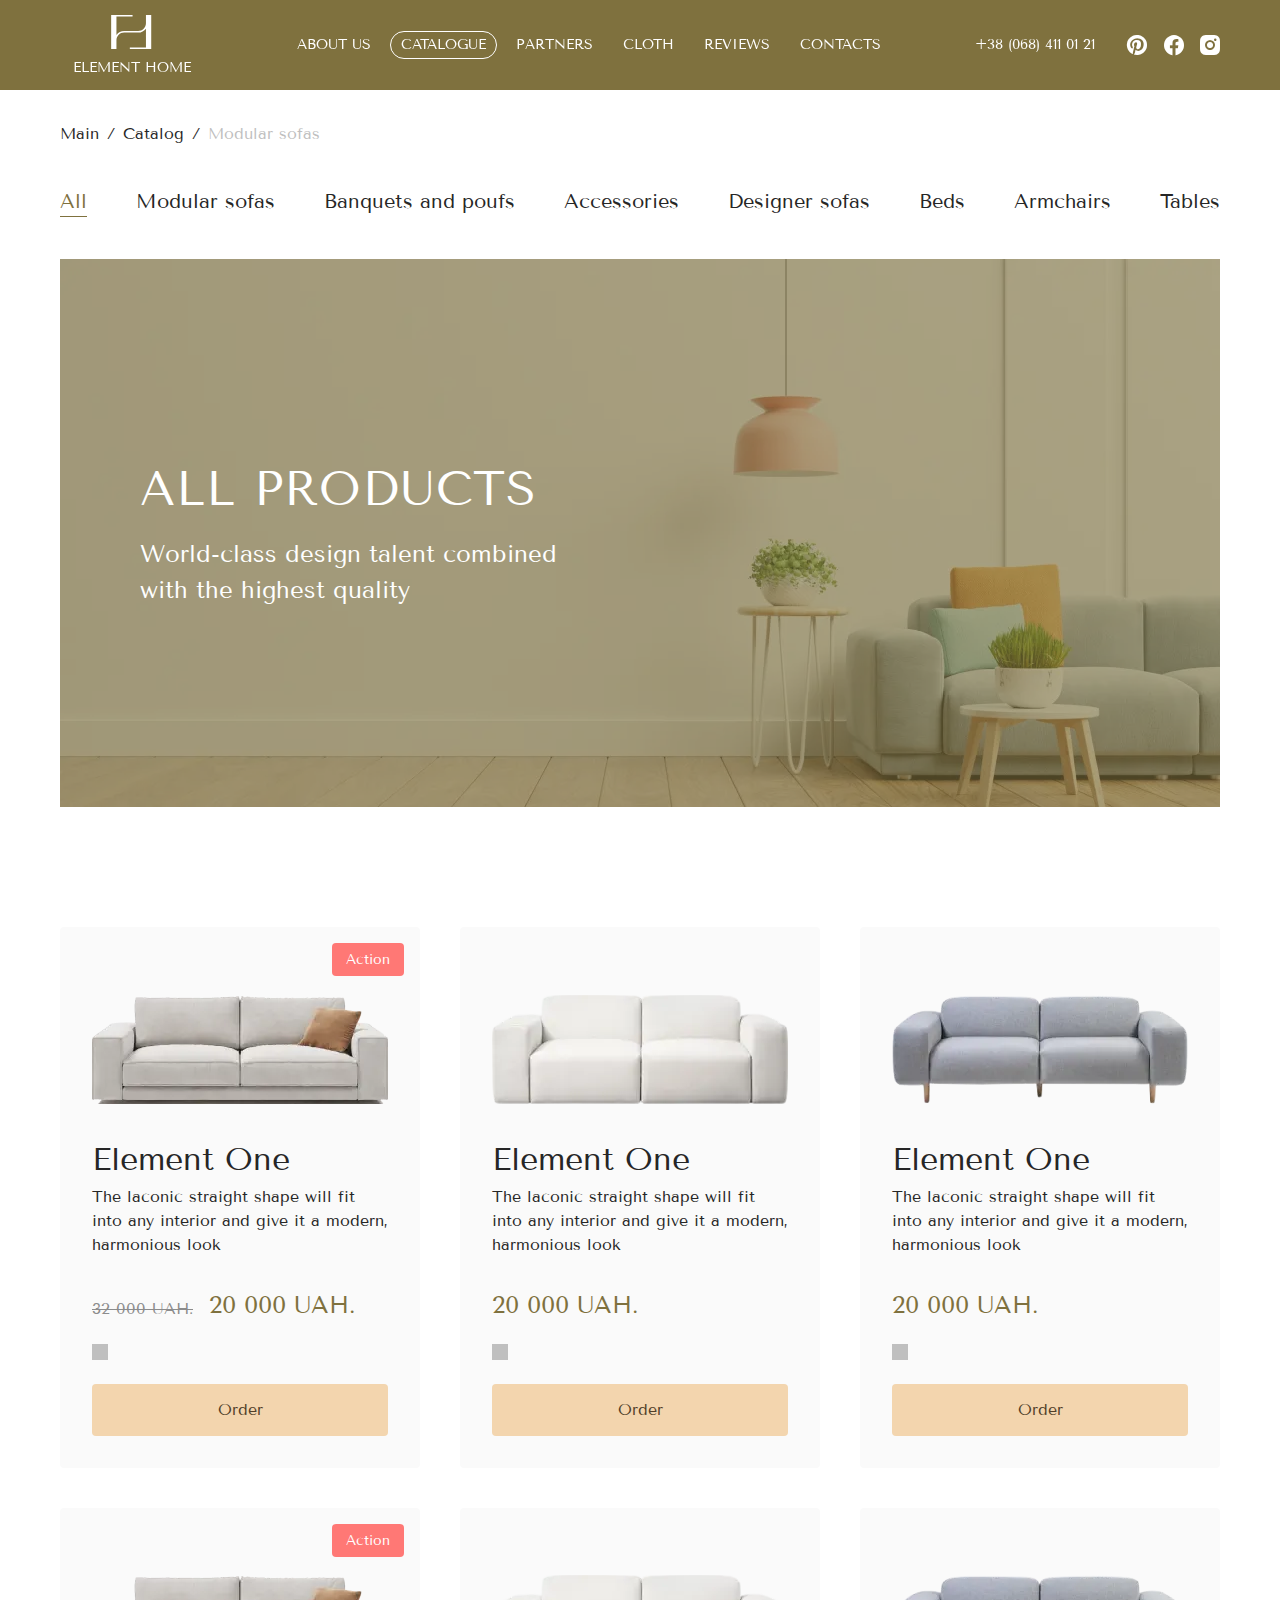
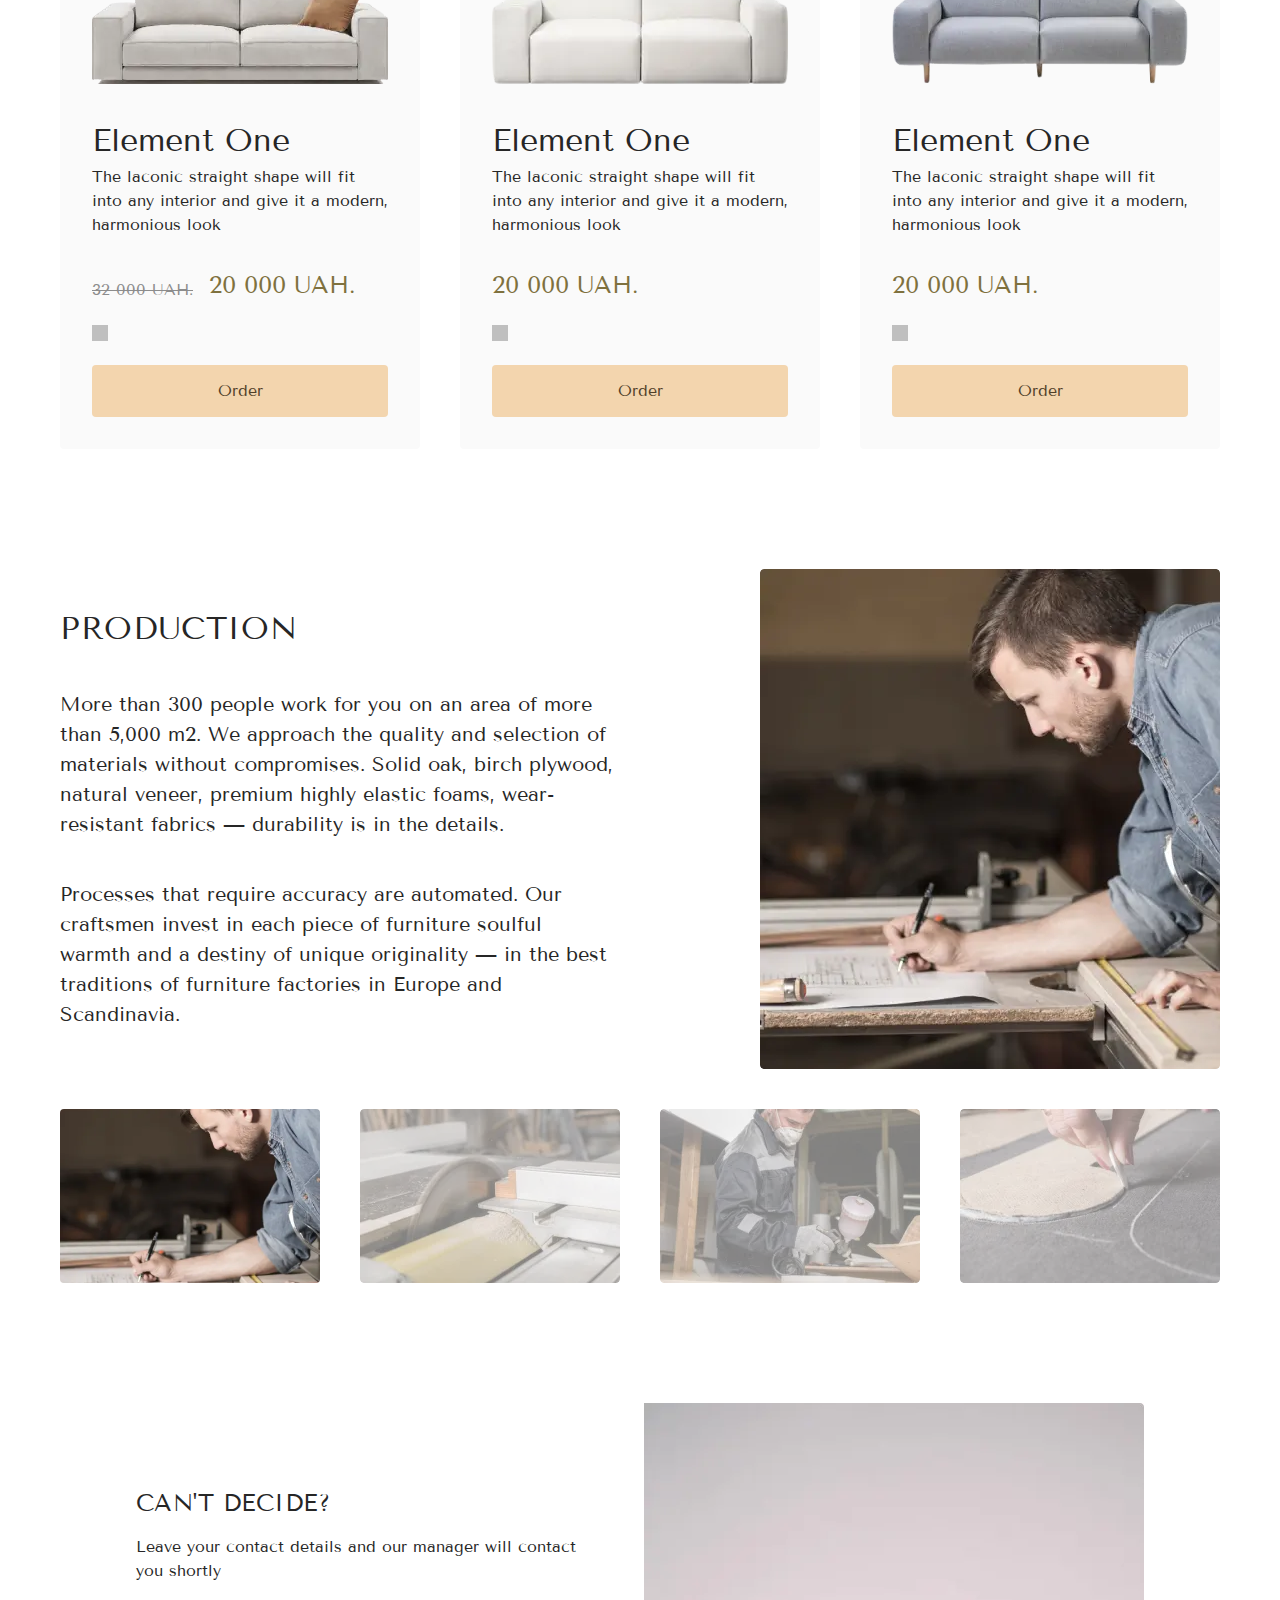
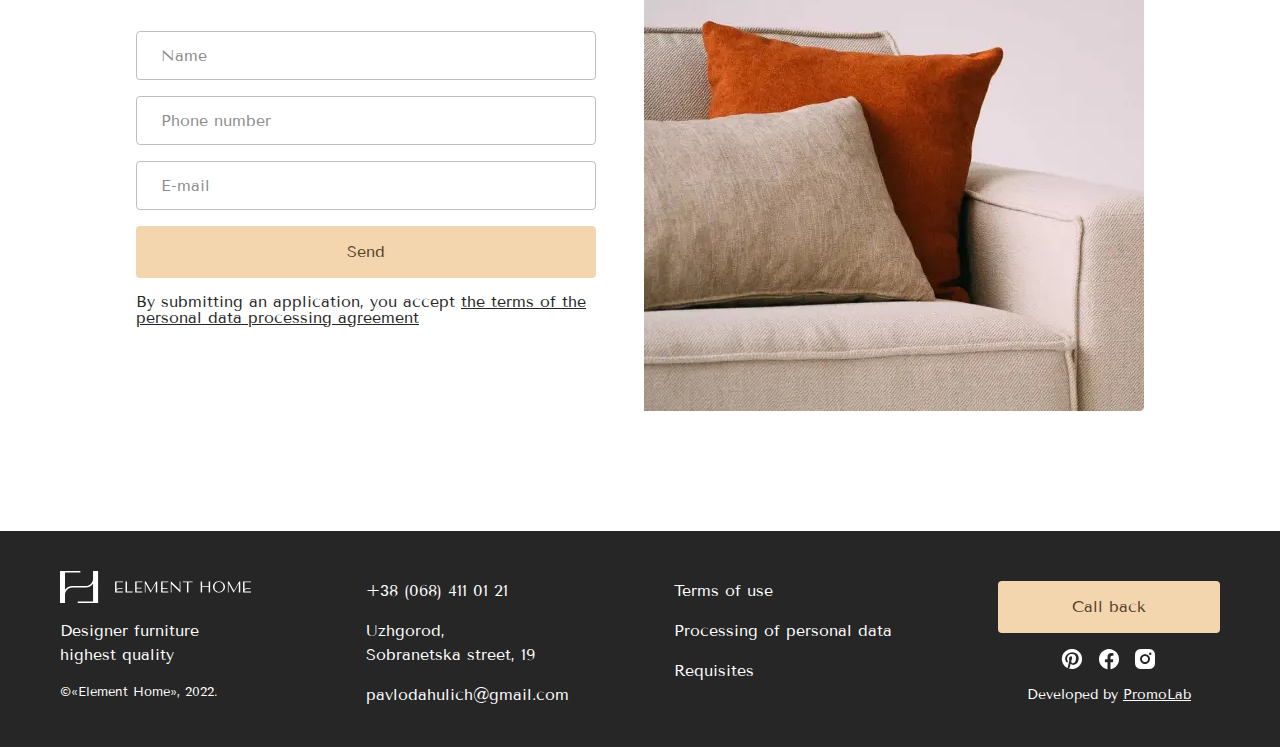
==== commit c9e673a7: "Add files via upload" ====
--- a/catalog.html
+++ b/catalog.html
@@ -6,7 +6,7 @@
 	<meta charset="UTF-8">
 	<meta name="format-detection" content="telephone=no">
 	<!-- <style>body{opacity: 0;}</style> -->
-	<link rel="stylesheet" href="css/style.min.css?_v=20230322173029">
+	<link rel="stylesheet" href="css/style.min.css?_v=20230322180305">
 	<link rel="shortcut icon" href="favicon.ico">
 	<!-- <meta name="robots" content="noindex, nofollow"> -->
 	<meta name="viewport" content="width=device-width, initial-scale=1.0">
@@ -279,31 +279,31 @@
 								<div class="production__wrapper swiper-wrapper">
 									<!-- Слайд -->
 									<div class="production__slide slide-prodaction-slider swiper-slide">
-										<div>
+										<div class="slide-prodaction-slider__image">
 											<picture><source srcset="img/catalog-page/catalog-prodaction/image-01.webp" type="image/webp"><img src="img/catalog-page/catalog-prodaction/image-01.png" alt="image"></picture>
 										</div>
 									</div>
 									<!-- Слайд -->
 									<div class="production__slide slide-prodaction-slider swiper-slide">
-										<div>
+										<div class="slide-prodaction-slider__image">
 											<picture><source srcset="img/catalog-page/catalog-prodaction/image-02.webp" type="image/webp"><img src="img/catalog-page/catalog-prodaction/image-02.png" alt="image"></picture>
 										</div>
 									</div>
 									<!-- Слайд -->
 									<div class="production__slide slide-prodaction-slider swiper-slide">
-										<div>
+										<div class="slide-prodaction-slider__image">
 											<picture><source srcset="img/catalog-page/catalog-prodaction/image-03.webp" type="image/webp"><img src="img/catalog-page/catalog-prodaction/image-03.png" alt="image"></picture>
 										</div>
 									</div>
 									<!-- Слайд -->
 									<div class="production__slide slide-prodaction-slider swiper-slide">
-										<div>
+										<div class="slide-prodaction-slider__image">
 											<picture><source srcset="img/catalog-page/catalog-prodaction/image-04.webp" type="image/webp"><img src="img/catalog-page/catalog-prodaction/image-04.png" alt="image"></picture>
 										</div>
 									</div>
 									<!-- Слайд -->
 									<div class="production__slide slide-prodaction-slider swiper-slide">
-										<div>
+										<div class="slide-prodaction-slider__image">
 											<picture><source srcset="img/catalog-page/catalog-prodaction/image-05.webp" type="image/webp"><img src="img/catalog-page/catalog-prodaction/image-05.png" alt="image"></picture>
 										</div>
 									</div>
@@ -318,23 +318,23 @@
 							<div class="foot-prodaction__wrapper swiper-wrapper">
 								<!-- Слайд -->
 								<div class="foot-prodaction__slide slide-foot-prodaction swiper-slide">
-									<div><picture><source srcset="img/catalog-page/catalog-prodaction/image-01.webp" type="image/webp"><img src="img/catalog-page/catalog-prodaction/image-01.png" alt="image"></picture></div>
+									<div class="slide-foot-prodaction__image"><picture><source srcset="img/catalog-page/catalog-prodaction/image-01.webp" type="image/webp"><img src="img/catalog-page/catalog-prodaction/image-01.png" alt="image"></picture></div>
 								</div>
 								<!-- Слайд -->
 								<div class="foot-prodaction__slide slide-foot-prodaction swiper-slide">
-									<div><picture><source srcset="img/catalog-page/catalog-prodaction/image-02.webp" type="image/webp"><img src="img/catalog-page/catalog-prodaction/image-02.png" alt="image"></picture></div>
+									<div class="slide-foot-prodaction__image"><picture><source srcset="img/catalog-page/catalog-prodaction/image-02.webp" type="image/webp"><img src="img/catalog-page/catalog-prodaction/image-02.png" alt="image"></picture></div>
 								</div>
 								<!-- Слайд -->
 								<div class="foot-prodaction__slide slide-foot-prodaction swiper-slide">
-									<div><picture><source srcset="img/catalog-page/catalog-prodaction/image-03.webp" type="image/webp"><img src="img/catalog-page/catalog-prodaction/image-03.png" alt="image"></picture></div>
+									<div class="slide-foot-prodaction__image"><picture><source srcset="img/catalog-page/catalog-prodaction/image-03.webp" type="image/webp"><img src="img/catalog-page/catalog-prodaction/image-03.png" alt="image"></picture></div>
 								</div>
 								<!-- Слайд -->
 								<div class="foot-prodaction__slide slide-foot-prodaction swiper-slide">
-									<div><picture><source srcset="img/catalog-page/catalog-prodaction/image-04.webp" type="image/webp"><img src="img/catalog-page/catalog-prodaction/image-04.png" alt="image"></picture></div>
+									<div class="slide-foot-prodaction__image"><picture><source srcset="img/catalog-page/catalog-prodaction/image-04.webp" type="image/webp"><img src="img/catalog-page/catalog-prodaction/image-04.png" alt="image"></picture></div>
 								</div>
 								<!-- Слайд -->
 								<div class="foot-prodaction__slide slide-foot-prodaction swiper-slide">
-									<div><picture><source srcset="img/catalog-page/catalog-prodaction/image-05.webp" type="image/webp"><img src="img/catalog-page/catalog-prodaction/image-05.png" alt="image"></picture></div>
+									<div class="slide-foot-prodaction__image"><picture><source srcset="img/catalog-page/catalog-prodaction/image-05.webp" type="image/webp"><img src="img/catalog-page/catalog-prodaction/image-05.png" alt="image"></picture></div>
 								</div>
 							</div>
 						</div>
@@ -586,7 +586,7 @@
 			</div>
 		</div>
 	</div>
-	<script src="js/app.min.js?_v=20230322173029"></script>
+	<script src="js/app.min.js?_v=20230322180305"></script>
 </body>
 
 </html>